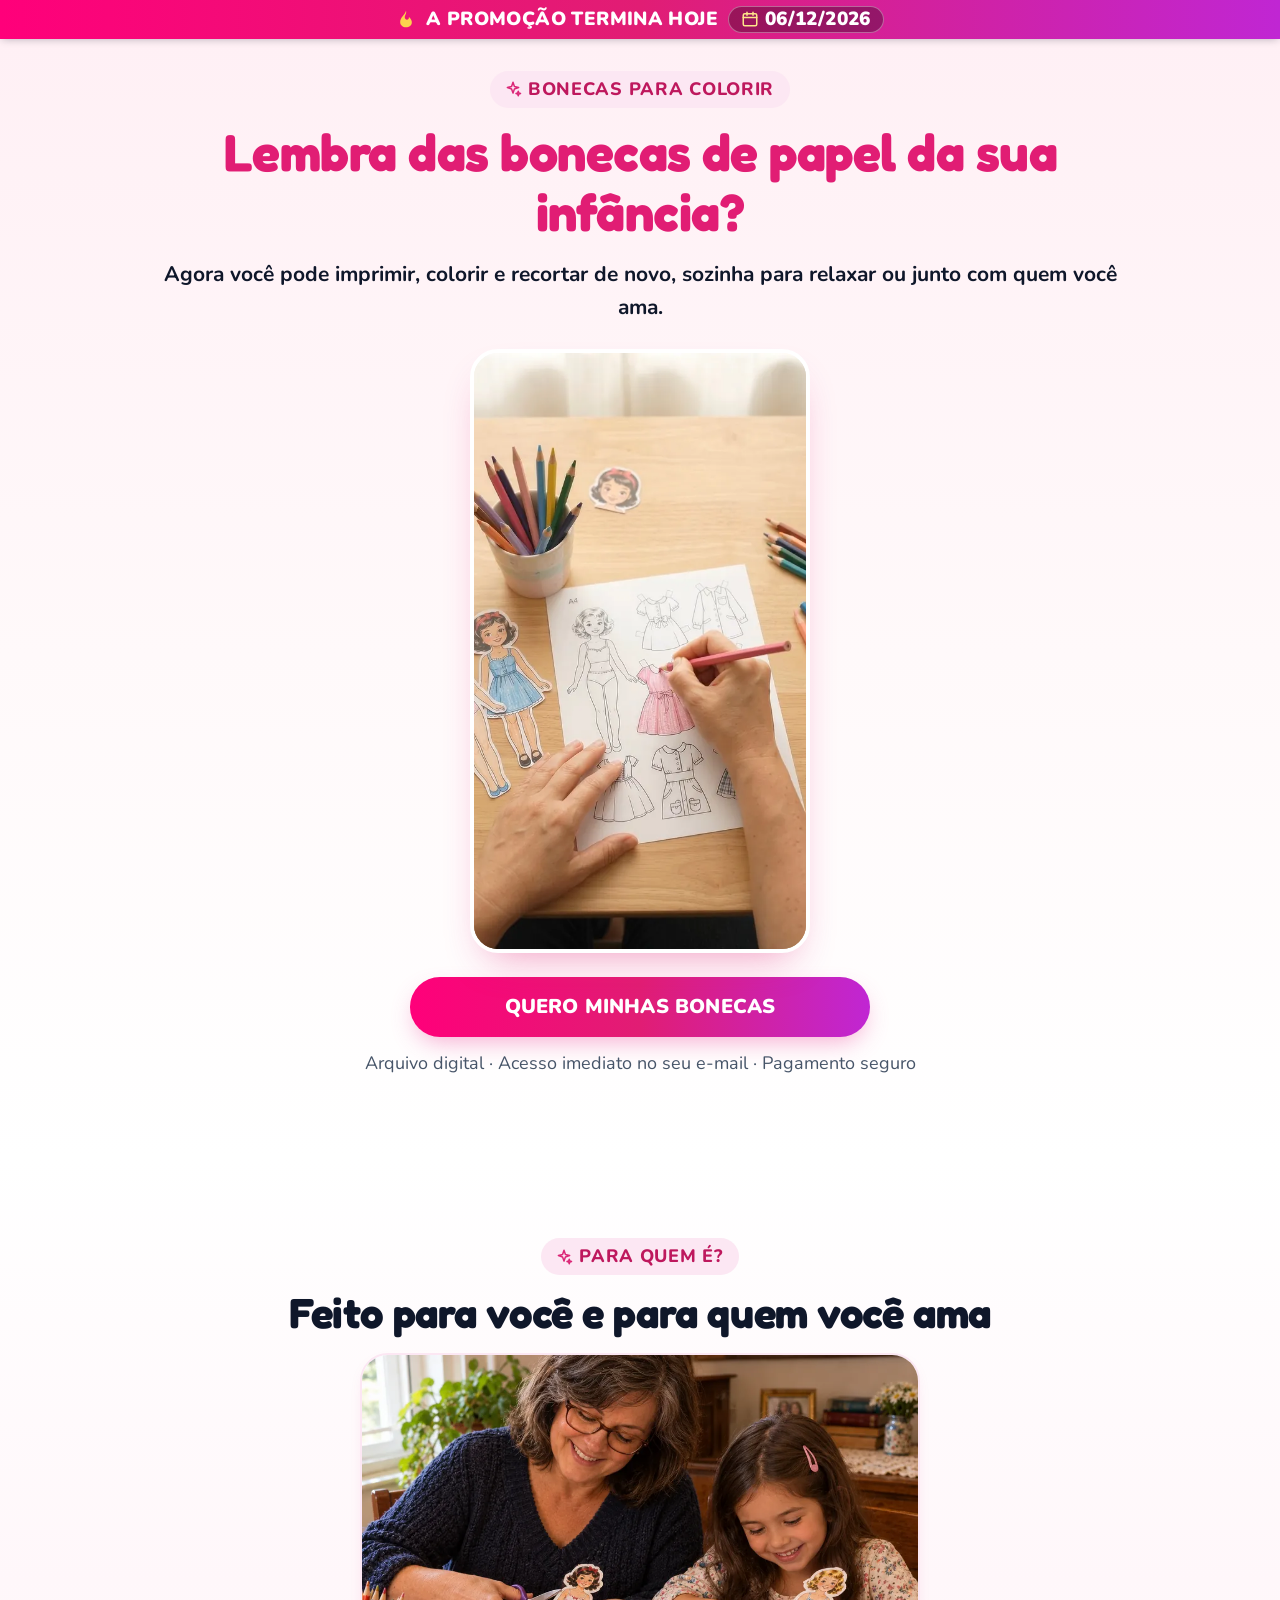
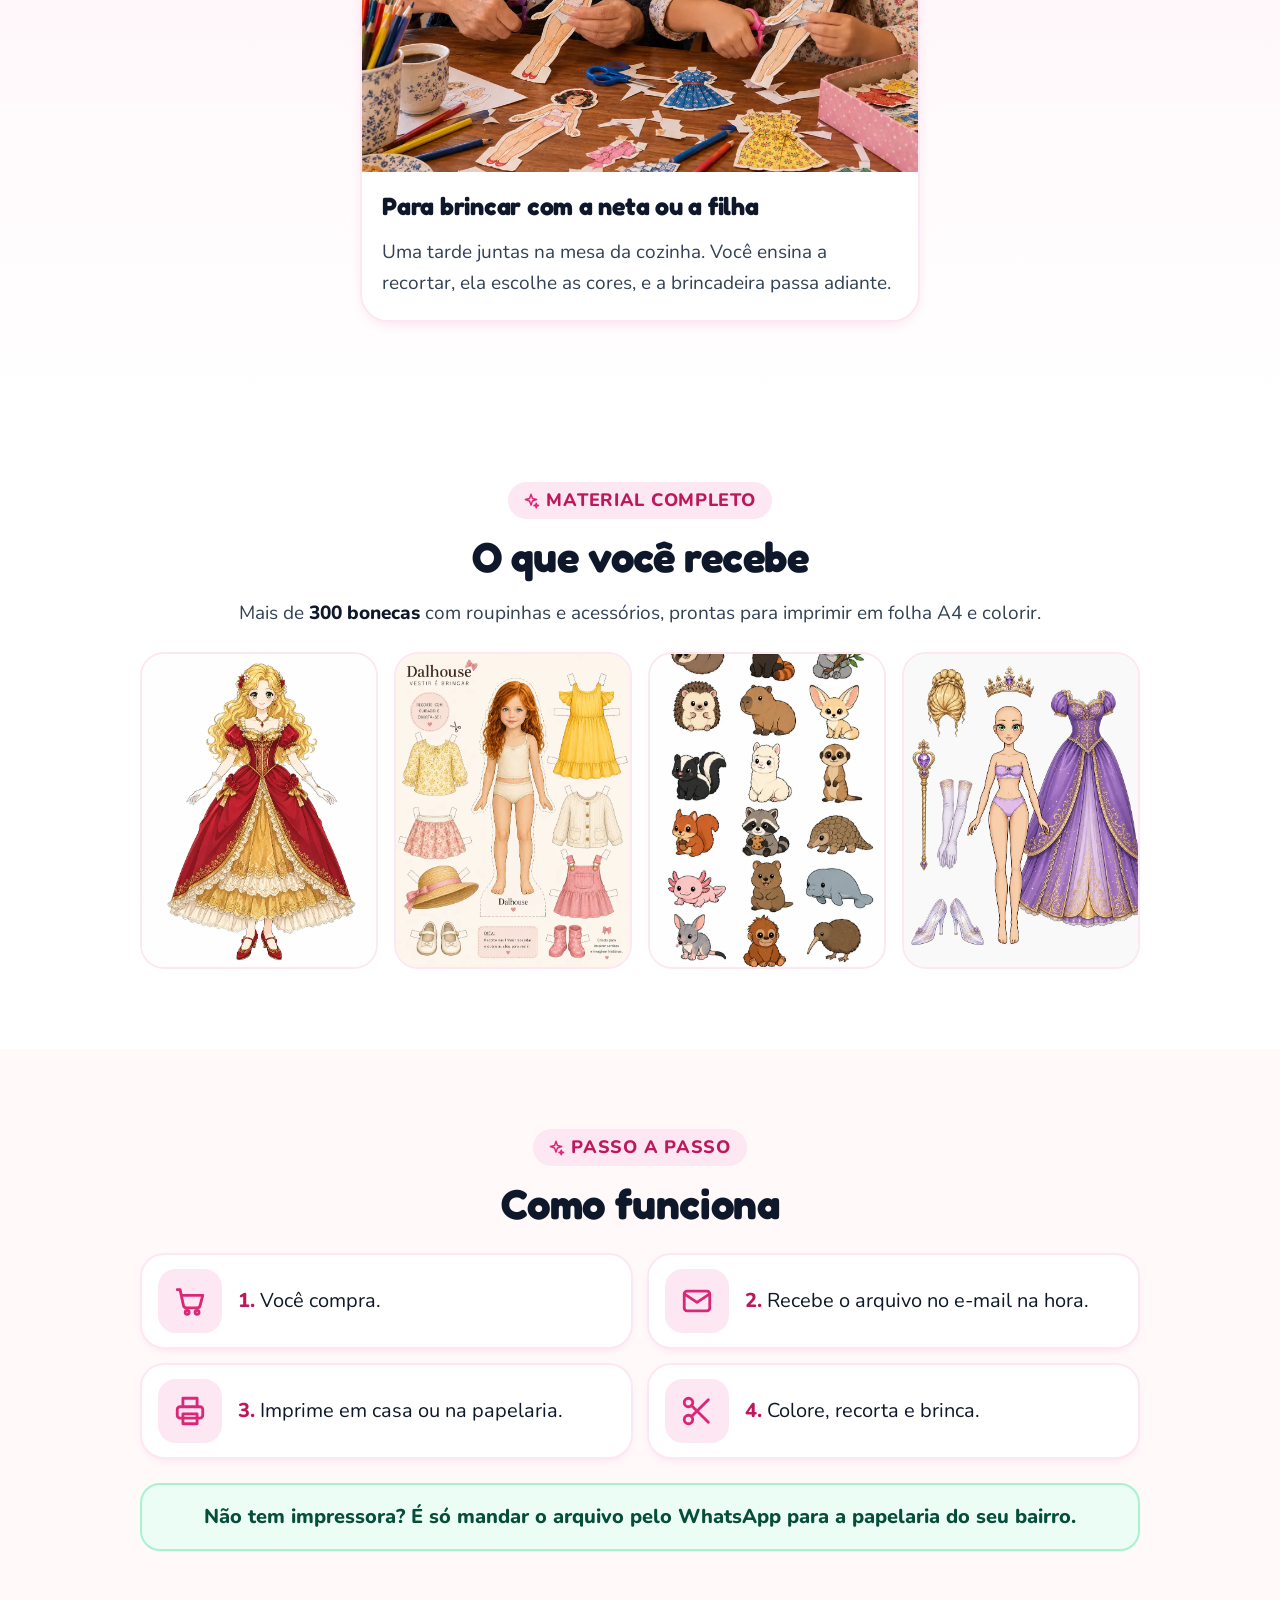
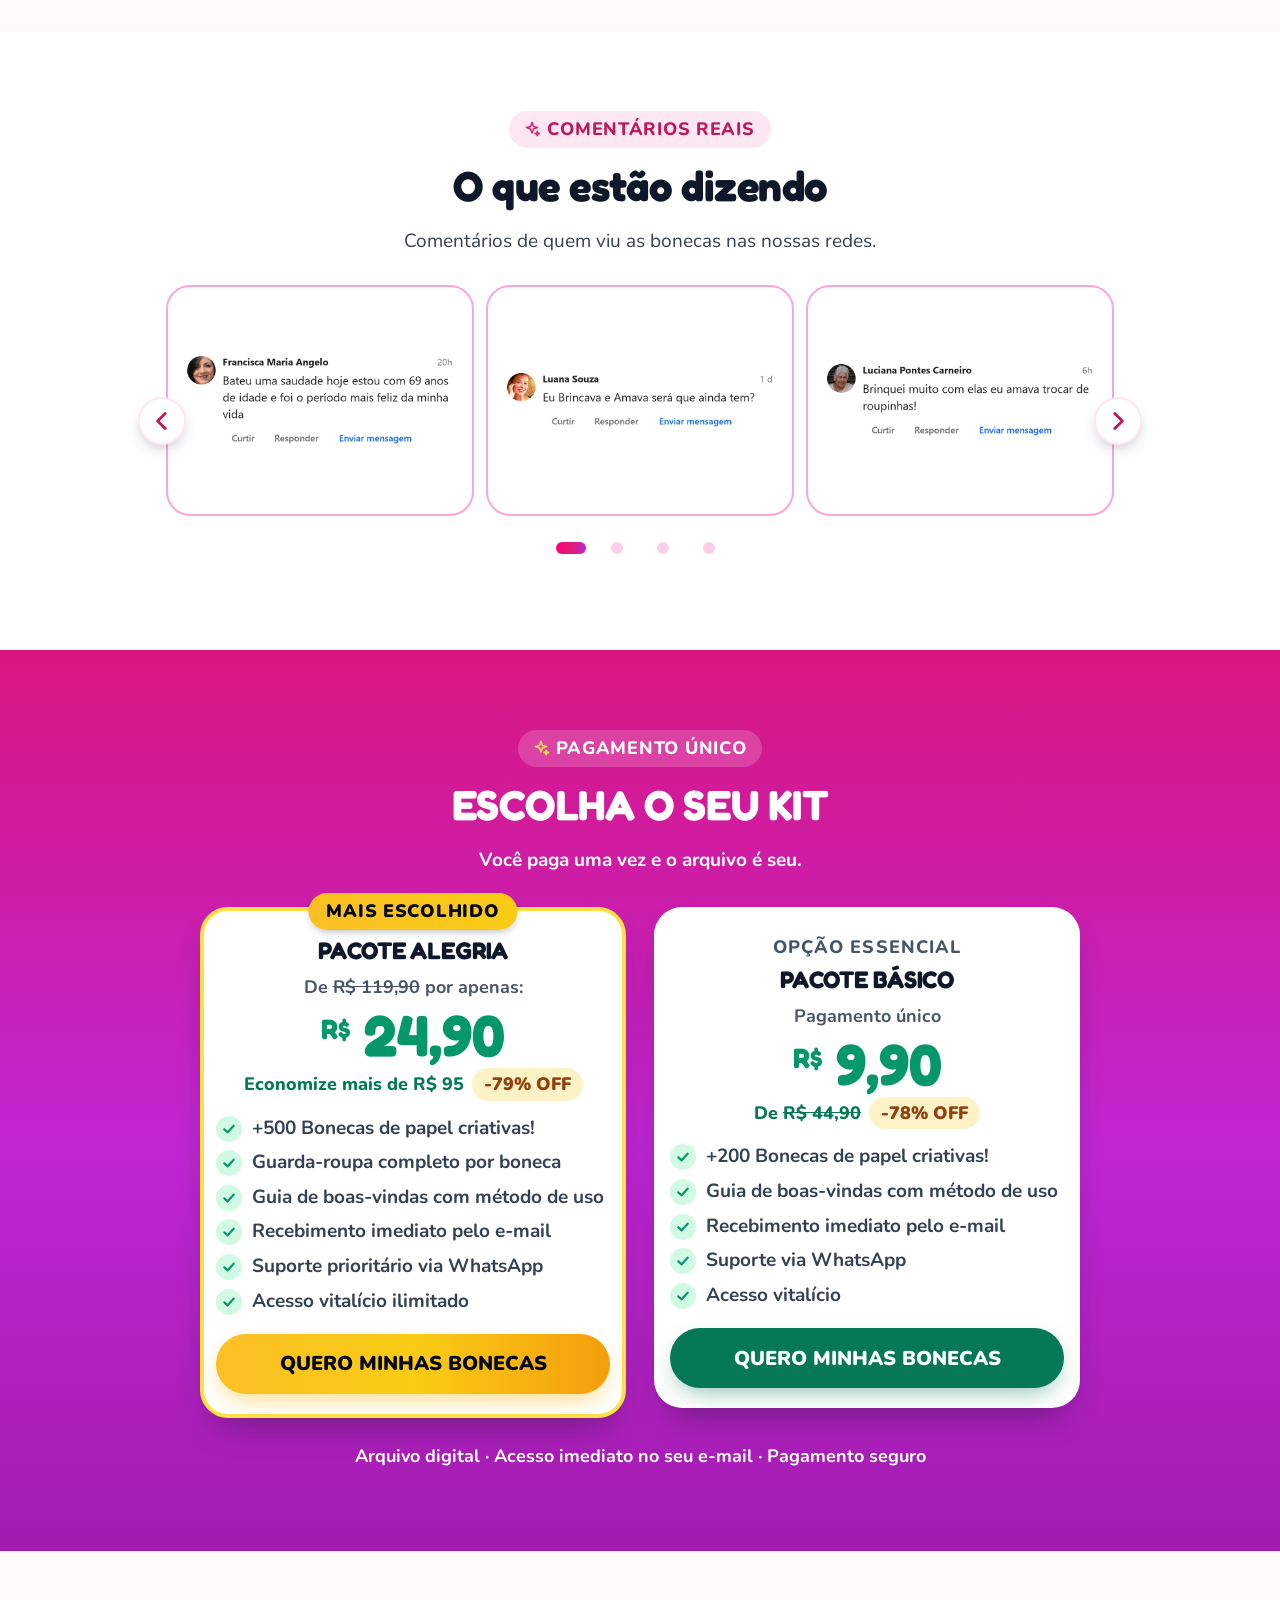
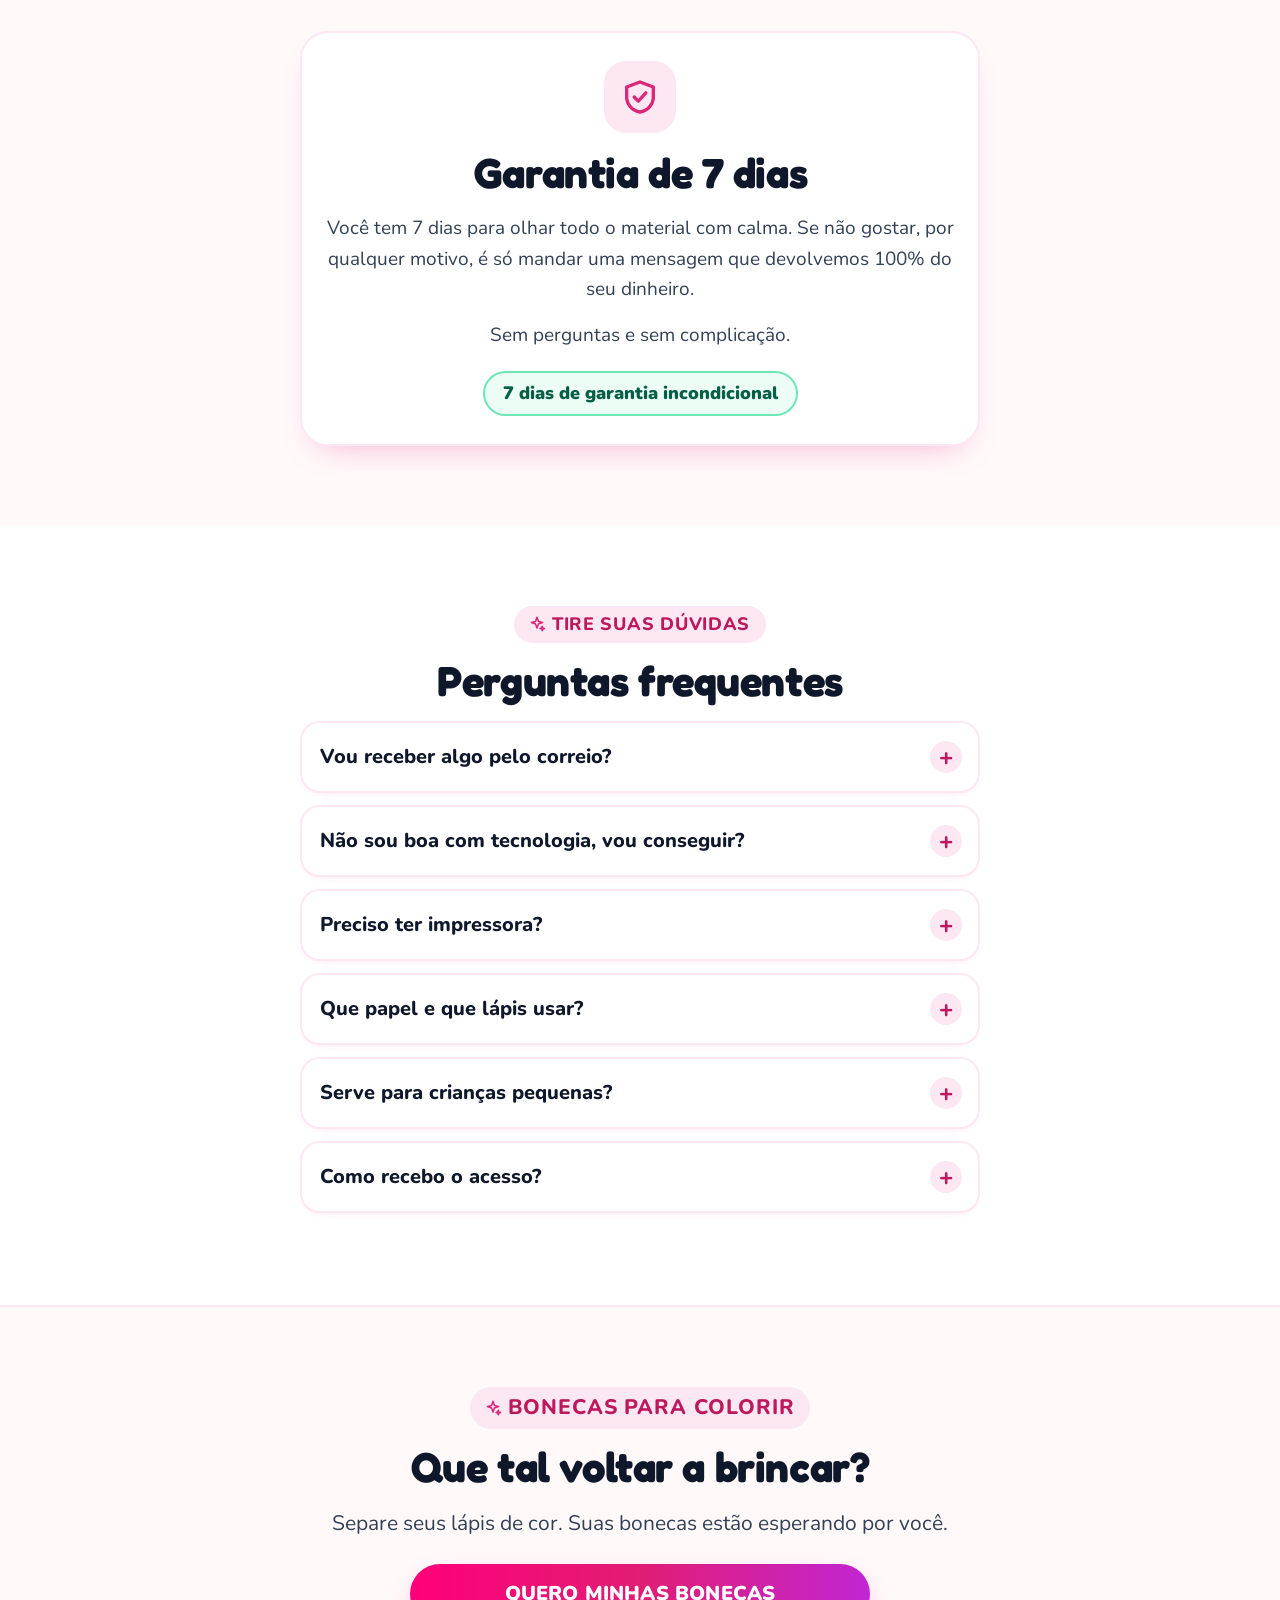
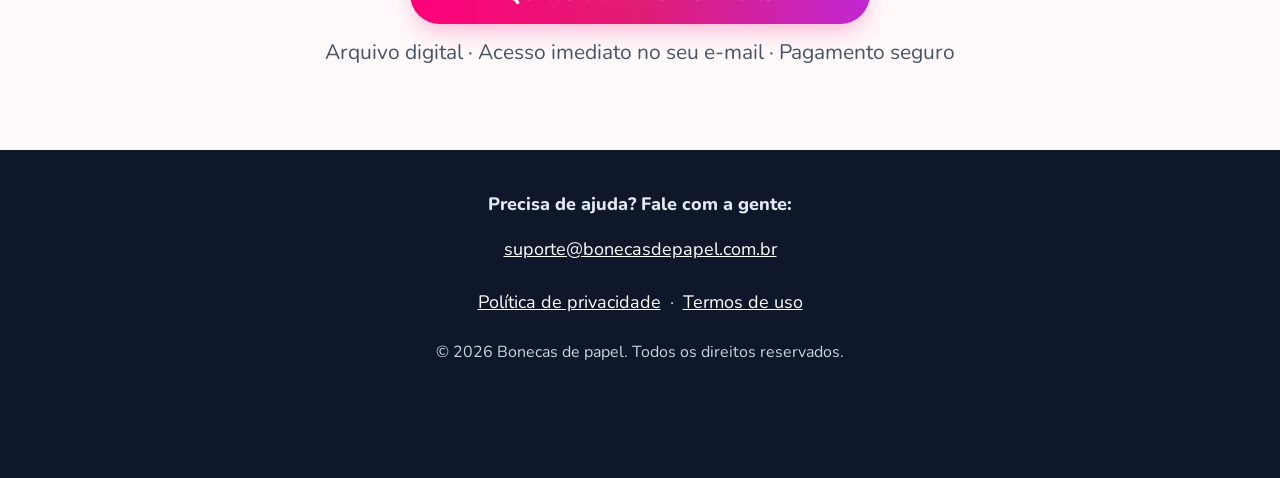
==== index.html @ 7c79295e "Vídeo do topo sempre rodando, sem som e sem controles Autoplay mudo em loop, sem controles e sem pau" ====
<!doctype html>
<html lang="pt-BR">
<head>
  <meta charset="UTF-8" />
  <meta name="viewport" content="width=device-width, initial-scale=1.0" />
  <link rel="icon" href="favicon.ico" sizes="any" />
  <link rel="icon" type="image/png" sizes="32x32" href="favicon-32.png" />
  <link rel="icon" type="image/png" sizes="192x192" href="favicon-192.png" />
  <link rel="apple-touch-icon" href="apple-touch-icon.png" />
  <title>Bonecas de Papel para Colorir · Lembra da sua infância?</title>
  <meta name="description" content="+300 bonecas de papel para imprimir, colorir e recortar. Sozinha para relaxar ou junto com quem você ama. Arquivo digital com acesso imediato." />
  <meta name="theme-color" content="#FFF0F5" />
  <meta property="og:title" content="Lembra das bonecas de papel da sua infância?" />
  <meta property="og:description" content="Agora você pode imprimir, colorir e recortar de novo." />
  <meta property="og:type" content="website" />
  <!-- Imagem de compartilhamento (WhatsApp/Facebook): troque pelo endereço completo do site quando publicar -->
  <meta property="og:image" content="img/capa-video.webp" />

  <!-- =====================================================================
       CONFIGURAÇÃO — troque só aqui (veja o README.md)
       ===================================================================== -->
  <script>
    window.CONFIG = {
      // Link do checkout de cada pacote
      checkout: {
        alegria: 'https://pay.lowify.com.br/go.php?offer=9f3a1b8f',           // R$ 24,90 (card "Pacote Alegria")
        alegriaOferta: 'https://pay.lowify.com.br/go.php?offer=1b1b44d3',     // R$ 16,90 (pop-up que abre ao escolher o Básico)
        basico: 'https://pay.lowify.com.br/checkout.php?product_id=Abi8Xx',   // R$ 9,90 (pop-up: "Quero apenas o Básico")
      },
      // ID do Pixel da Meta (Gerenciador de Eventos > Fontes de dados), só os números
      metaPixelId: 'SEU_PIXEL_ID_META',
      // ID do pixel da Utmify (painel da Utmify > Pixels)
      utmifyPixelId: 'SEU_PIXEL_ID_UTMIFY',
    };
  </script>

  <!-- Pixel da Meta: carrega cedo e envia PageView. Não carrega enquanto o ID for o placeholder. -->
  <script>
    (function (id) {
      if (!id || /^SEU_/.test(id)) return;
      !function(f,b,e,v,n,t,s){if(f.fbq)return;n=f.fbq=function(){n.callMethod?
      n.callMethod.apply(n,arguments):n.queue.push(arguments)};if(!f._fbq)f._fbq=n;
      n.push=n;n.loaded=!0;n.version='2.0';n.queue=[];t=b.createElement(e);t.async=!0;
      t.src=v;s=b.getElementsByTagName(e)[0];s.parentNode.insertBefore(t,s)}(window,
      document,'script','https://connect.facebook.net/en_US/fbevents.js');
      fbq('init', id);
      fbq('track', 'PageView');
    })(window.CONFIG.metaPixelId);
  </script>

  <!-- Utmify: script de UTMs + pixel, carregando cedo para não perder visitas -->
  <script
    src="https://cdn.utmify.com.br/scripts/utms/latest.js"
    data-utmify-prevent-xcod-sck
    data-utmify-prevent-subids
    async
    defer
  ></script>
  <script>
    (function (id) {
      if (!id || /^SEU_/.test(id)) return;
      window.pixelId = id;
      var s = document.createElement('script');
      s.async = true;
      s.defer = true;
      s.src = 'https://cdn.utmify.com.br/scripts/pixel/pixel.js';
      document.head.appendChild(s);
    })(window.CONFIG.utmifyPixelId);
  </script>

  <!-- Fontes (Google Fonts, hospedadas no próprio site para carregar mais rápido no 4G) -->
  <link rel="preload" href="fonts/fredoka-latin.woff2" as="font" type="font/woff2" crossorigin />
  <link rel="preload" href="fonts/nunito-latin.woff2" as="font" type="font/woff2" crossorigin />
  <!-- Capa do vídeo do topo: aparece primeiro na tela, então carrega com prioridade -->
  <link rel="preload" href="img/capa-video.webp" as="image" type="image/webp" fetchpriority="high" />
  <link rel="stylesheet" href="css/style.css" />
</head>
<body>
  <!-- Pixel da Meta para quem está com JavaScript desligado (troque o ID também aqui) -->
  <noscript><img height="1" width="1" style="display:none" alt="" src="https://www.facebook.com/tr?id=SEU_PIXEL_ID_META&amp;ev=PageView&amp;noscript=1" /></noscript>

  <a class="skip" href="#conteudo">Pular para o conteúdo</a>

  <!-- Barra do topo, igual à da página principal: a data é a de hoje (horário de Brasília), preenchida pelo js/main.js -->
  <div class="topo-oferta" role="note">
    <svg class="topo-fogo" viewBox="0 0 24 24" aria-hidden="true"><path d="M12 2c1 3.5-1.5 5-1.5 8 0 1.6 1.2 2.8 2.6 2.8 1.6 0 2.6-1.3 2.4-3.3 2.4 1.9 3.5 4.4 3.5 6.5 0 3.9-3.1 6-7 6s-7-2.4-7-6.3C5 9.8 10.6 7.3 12 2z"/></svg>
    <span>A PROMOÇÃO TERMINA HOJE</span>
    <span class="topo-data">
      <svg viewBox="0 0 24 24" aria-hidden="true"><rect x="3" y="5" width="18" height="16" rx="2"/><path d="M16 3v4M8 3v4M3 10h18"/></svg>
      <span data-hoje class="invisivel">00/00/0000</span>
    </span>
  </div>

  <main id="conteudo">

    <!-- 1. TOPO -->
    <section class="hero">
      <div class="wrap">
        <p class="eyebrow">Bonecas para colorir</p>
        <h1>Lembra das bonecas de papel da sua infância?</h1>
        <p class="lead">
          Agora você pode imprimir, colorir e recortar de novo, sozinha para relaxar ou junto com quem você ama.
        </p>

        <!-- VÍDEO DO TOPO: roda sozinho, sem som, em loop e sem controles. Começa logo depois que a página carrega
             (até lá aparece a capa). Para trocar: substitua video/headline.mp4 (vertical 9:16) e img/capa-video.webp. -->
        <div class="video-hero" data-video>
          <video
            data-src="video/headline.mp4"
            poster="img/capa-video.webp"
            width="1080" height="1920"
            muted
            autoplay
            loop
            playsinline
            preload="none"
            disablepictureinpicture
            disableremoteplayback
            aria-label="Vídeo: mãos colorindo o vestidinho de uma boneca de papel"
          ></video>
        </div>

        <a class="btn" href="#planos">QUERO MINHAS BONECAS</a>
        <p class="micro">Arquivo digital · Acesso imediato no seu <span class="nw">e-mail</span> · Pagamento seguro</p>
      </div>
    </section>

    <!-- 3. PARA QUEM É -->
    <section class="para-quem">
      <div class="wrap">
        <p class="pill">Para quem é?</p>
        <h2>Feito para você e para quem você ama</h2>
        <div class="duo duo-um">
          <article class="card">
            <!-- IMAGEM: avó e neta recortando bonecas de papel juntas na mesa da cozinha.
                 Formato 4:3, 1000x750, em WebP. -->
            <figure class="ph" style="aspect-ratio: 4 / 3" data-ph="img/com-a-neta.webp — avó e neta recortando juntas">
              <img
                src="img/com-a-neta.webp"
                alt="Avó e neta sorrindo enquanto recortam bonecas de papel juntas na mesa"
                width="1000" height="750"
                loading="lazy" decoding="async"
                onerror="this.parentNode.classList.add('ph-missing')"
              />
            </figure>
            <h3>Para brincar com a neta ou a filha</h3>
            <p>
              Uma tarde juntas na mesa da cozinha. Você ensina a recortar, ela escolhe as cores,
              e a brincadeira passa adiante.
            </p>
          </article>
        </div>
      </div>
    </section>

    <!-- 4. O QUE VOCÊ RECEBE -->
    <section class="recebe">
      <div class="wrap">
        <p class="pill">Material completo</p>
        <h2>O que você recebe</h2>
        <p class="center">
          Mais de <strong>300 bonecas</strong> com roupinhas e acessórios, prontas para imprimir em folha A4 e colorir.
        </p>

        <!-- AMOSTRAS: capas dos kits, em grade (2 por linha no celular, 4 no computador). Formato 3:4, 750x1000, em WebP. -->
        <div class="amostras">
          <figure class="ph" style="aspect-ratio: 3 / 4" data-ph="img/amostra-1.webp — página de amostra">
            <img src="img/amostra-1.webp" alt="Amostra do kit Bonecas Prontas: princesa de vestido vermelho e dourado" width="750" height="1000" loading="lazy" decoding="async" onerror="this.parentNode.classList.add('ph-missing')" />
          </figure>
          <figure class="ph" style="aspect-ratio: 3 / 4" data-ph="img/amostra-2.webp — página de amostra">
            <img src="img/amostra-2.webp" alt="Amostra do kit Realistas: boneca ruiva com roupinhas, chapéu e sapatos para recortar" width="750" height="1000" loading="lazy" decoding="async" onerror="this.parentNode.classList.add('ph-missing')" />
          </figure>
          <figure class="ph" style="aspect-ratio: 3 / 4" data-ph="img/amostra-3.webp — página de amostra">
            <img src="img/amostra-3.webp" alt="Amostra do kit Pets: bichinhos fofos para recortar" width="750" height="1000" loading="lazy" decoding="async" onerror="this.parentNode.classList.add('ph-missing')" />
          </figure>
          <figure class="ph" style="aspect-ratio: 3 / 4" data-ph="img/amostra-4.webp — página de amostra">
            <img src="img/amostra-4.webp" alt="Amostra do kit Barbies: boneca com vestido lilás, coroa, luvas e sapatos" width="750" height="1000" loading="lazy" decoding="async" onerror="this.parentNode.classList.add('ph-missing')" />
          </figure>
        </div>
      </div>
    </section>

    <!-- 5. COMO FUNCIONA -->
    <section class="passos">
      <div class="wrap">
        <p class="pill">Passo a passo</p>
        <h2>Como funciona</h2>
        <ol class="steps">
          <li>
            <span class="step-icon" aria-hidden="true">
              <svg viewBox="0 0 24 24"><path d="M3 4h2l2.4 11.2a2 2 0 0 0 2 1.6h7.7a2 2 0 0 0 2-1.5L21 8H6.2"/><circle cx="10" cy="20" r="1.4"/><circle cx="17" cy="20" r="1.4"/></svg>
            </span>
            <span class="step-text"><strong>1.</strong> Você compra.</span>
          </li>
          <li>
            <span class="step-icon" aria-hidden="true">
              <svg viewBox="0 0 24 24"><rect x="3" y="5" width="18" height="14" rx="2"/><path d="m3 7 9 6 9-6"/></svg>
            </span>
            <span class="step-text"><strong>2.</strong> Recebe o arquivo no <span class="nw">e-mail</span> na hora.</span>
          </li>
          <li>
            <span class="step-icon" aria-hidden="true">
              <svg viewBox="0 0 24 24"><path d="M7 9V3h10v6"/><rect x="3" y="9" width="18" height="8" rx="2"/><path d="M7 14h10v7H7z"/></svg>
            </span>
            <span class="step-text"><strong>3.</strong> Imprime em casa ou na papelaria.</span>
          </li>
          <li>
            <span class="step-icon" aria-hidden="true">
              <svg viewBox="0 0 24 24"><circle cx="6" cy="6" r="3"/><circle cx="6" cy="18" r="3"/><path d="M8.1 8.1 20 20M8.1 15.9 20 4"/></svg>
            </span>
            <span class="step-text"><strong>4.</strong> Colore, recorta e brinca.</span>
          </li>
        </ol>
        <p class="apoio">
          Não tem impressora? É só mandar o arquivo pelo WhatsApp para a papelaria do seu bairro.
        </p>
      </div>
    </section>

    <!-- 6. PROVA SOCIAL — só prints de comentários REAIS das redes sociais -->
    <section class="prova">
      <div class="wrap">
        <p class="pill">Comentários reais</p>
        <h2>O que estão dizendo</h2>
        <p class="center">Comentários de quem viu as bonecas nas nossas redes.</p>
        

        <!-- CARROSSEL DE COMENTÁRIOS: passa sozinho, um por vez (pausa ao tocar/passar o mouse).
             IMAGENS: prints de comentários REAIS (Instagram/Facebook), em WebP, com nomes e fotos borrados
             se a pessoa não autorizou. Qualquer formato: a imagem aparece inteira, sem corte. Para mais, copie um bloco "car-slide". -->
        <div class="carrossel" data-carrossel aria-roledescription="carrossel" aria-label="Comentários reais">
          <div class="car-viewport">
            <div class="car-track">
              <div class="car-slide">
                <figure class="ph" style="aspect-ratio: 4 / 3" data-ph="img/prova-1.webp — print de comentário real">
                  <img src="img/prova-1.webp" alt="Comentário de Francisca Maria Angelo: Bateu uma saudade hoje, estou com 69 anos de idade e foi o período mais feliz da minha vida" width="866" height="320" loading="lazy" decoding="async" onerror="this.parentNode.classList.add('ph-missing')" />
                </figure>
              </div>
              <div class="car-slide">
                <figure class="ph" style="aspect-ratio: 4 / 3" data-ph="img/prova-2.webp — print de comentário real">
                  <img src="img/prova-2.webp" alt="Comentário de Luana Souza: Eu brincava e amava, será que ainda tem?" width="866" height="216" loading="lazy" decoding="async" onerror="this.parentNode.classList.add('ph-missing')" />
                </figure>
              </div>
              <div class="car-slide">
                <figure class="ph" style="aspect-ratio: 4 / 3" data-ph="img/prova-3.webp — print de comentário real">
                  <img src="img/prova-3.webp" alt="Comentário de Luciana Pontes Carneiro: Brinquei muito com elas, eu amava trocar de roupinhas!" width="866" height="268" loading="lazy" decoding="async" onerror="this.parentNode.classList.add('ph-missing')" />
                </figure>
              </div>
              <div class="car-slide">
                <figure class="ph" style="aspect-ratio: 4 / 3" data-ph="img/prova-4.webp — print de comentário real">
                  <img src="img/prova-4.webp" alt="Comentário de Livia Nogueira Soares: Ah, como eu gostava!" width="866" height="212" loading="lazy" decoding="async" onerror="this.parentNode.classList.add('ph-missing')" />
                </figure>
              </div>
            </div>
          </div>
          <button type="button" class="car-btn car-prev" data-car-prev aria-label="Comentário anterior">
            <svg viewBox="0 0 24 24" aria-hidden="true"><path d="m15 5-7 7 7 7"/></svg>
          </button>
          <button type="button" class="car-btn car-next" data-car-next aria-label="Próximo comentário">
            <svg viewBox="0 0 24 24" aria-hidden="true"><path d="m9 5 7 7-7 7"/></svg>
          </button>
          <div class="car-dots" data-car-dots></div>
        </div>
      </div>
    </section>

    <!-- 7. OFERTA E PREÇOS -->
    <section class="planos" id="planos">
      <div class="wrap">
        <p class="pill">Pagamento único</p>
        <h2>Escolha o seu kit</h2>
        <p class="center planos-sub">Você paga uma vez e o arquivo é seu.</p>

        <div class="cards">
          <!-- PACOTE ALEGRIA (em destaque, igual à página principal) -->
          <article class="plano plano-destaque">
            <p class="selo">Mais escolhido</p>
            <h3>PACOTE ALEGRIA</h3>
            <p class="de">De <s>R$ 119,90</s> por apenas:</p>
            <p class="preco"><span class="rs">R$</span> 24,90</p>
            <p class="economia"><span>Economize mais de R$ 95</span> <span class="off">-79% OFF</span></p>
            <ul class="itens">
              <li>+500 Bonecas de papel criativas!</li>
              <li>Guarda-roupa completo por boneca</li>
              <li>Guia de boas-vindas com método de uso</li>
              <li>Recebimento imediato pelo <span class="nw">e-mail</span></li>
              <li>Suporte prioritário via WhatsApp</li>
              <li>Acesso vitalício ilimitado</li>
            </ul>
            <a class="btn" href="#planos" data-checkout="alegria" data-price="24.90">QUERO MINHAS BONECAS</a>
          </article>

          <!-- PACOTE BÁSICO: o botão abre o pop-up com a oferta do Pacote Alegria por R$ 16,90 -->
          <article class="plano">
            <p class="essencial">Opção essencial</p>
            <h3>PACOTE BÁSICO</h3>
            <p class="de">Pagamento único</p>
            <p class="preco"><span class="rs">R$</span> 9,90</p>
            <p class="economia"><span>De <s>R$ 44,90</s></span> <span class="off">-78% OFF</span></p>
            <ul class="itens">
              <li>+200 Bonecas de papel criativas!</li>
              <li>Guia de boas-vindas com método de uso</li>
              <li>Recebimento imediato pelo <span class="nw">e-mail</span></li>
              <li>Suporte via WhatsApp</li>
              <li>Acesso vitalício</li>
            </ul>
            <button type="button" class="btn btn-basico" data-open-oferta>QUERO MINHAS BONECAS</button>
          </article>
        </div>
        <p class="micro center">Arquivo digital · Acesso imediato no seu <span class="nw">e-mail</span> · Pagamento seguro</p>
      </div>
    </section>

    <!-- 8. GARANTIA -->
    <section class="garantia">
      <div class="wrap narrow">
        <div class="garantia-card">
          <div class="garantia-icon" aria-hidden="true">
            <svg viewBox="0 0 24 24"><path d="M12 3 4 6v6c0 4.4 3.4 8.4 8 9 4.6-.6 8-4.6 8-9V6z"/><path d="m8.5 12 2.5 2.5 4.5-5"/></svg>
          </div>
          <h2>Garantia de 7 dias</h2>
          <p>
            Você tem 7 dias para olhar todo o material com calma. Se não gostar, por qualquer motivo,
            é só mandar uma mensagem que devolvemos 100% do seu dinheiro.
          </p>
          <p>Sem perguntas e sem complicação.</p>
          <p class="garantia-selo">7 dias de garantia incondicional</p>
        </div>
      </div>
    </section>

    <!-- 9. PERGUNTAS FREQUENTES -->
    <section class="faq">
      <div class="wrap narrow">
        <p class="pill">Tire suas dúvidas</p>
        <h2>Perguntas frequentes</h2>

        <details>
          <summary>Vou receber algo pelo correio?</summary>
          <p>
            Não. É um arquivo digital, em PDF, para você imprimir. Nada chega pelo correio,
            e por isso você recebe na hora.
          </p>
        </details>

        <details>
          <summary>Não sou boa com tecnologia, vou conseguir?</summary>
          <p>
            Vai, sim. Depois do pagamento, chega um <span class="nw">e-mail</span> com o link para abrir o arquivo.
            É só tocar nele. Se precisar de ajuda em qualquer passo, fale com a gente pelo WhatsApp.
          </p>
        </details>

        <details>
          <summary>Preciso ter impressora?</summary>
          <p>
            Não. Você pode mandar o arquivo pelo WhatsApp para a papelaria do seu bairro e buscar
            as folhas impressas. Se tiver impressora em casa, também funciona.
          </p>
        </details>

        <details>
          <summary>Que papel e que lápis usar?</summary>
          <p>
            Papel sulfite comum já funciona. Para as bonecas ficarem mais firmes, use um papel um pouco
            mais grosso, de 120 g a 180 g, que toda papelaria tem. Para colorir, lápis de cor comum é o ideal.
          </p>
        </details>

        <details>
          <summary>Serve para crianças pequenas?</summary>
          <p>
            Serve para colorir junto. As peças são pequenas e o recorte usa tesoura, então as crianças
            devem brincar sempre com a supervisão de um adulto.
          </p>
        </details>

        <details>
          <summary>Como recebo o acesso?</summary>
          <p>
            Assim que o pagamento é aprovado, você recebe no seu <span class="nw">e-mail</span> o link para baixar o arquivo.
            Se não encontrar, olhe também a caixa de spam ou fale com a gente pelo WhatsApp.
          </p>
        </details>
      </div>
    </section>

    <!-- 10. CHAMADA FINAL -->
    <section class="final">
      <div class="wrap narrow">
        <p class="pill">Bonecas para colorir</p>
        <h2>Que tal voltar a brincar?</h2>
        <p>Separe seus lápis de cor. Suas bonecas estão esperando por você.</p>
        <a class="btn" href="#planos">QUERO MINHAS BONECAS</a>
        <p class="micro">Arquivo digital · Acesso imediato no seu <span class="nw">e-mail</span> · Pagamento seguro</p>
      </div>
    </section>
  </main>

  <!-- 11. RODAPÉ -->
  <footer class="rodape">
    <div class="wrap">
      <p class="rodape-titulo">Precisa de ajuda? Fale com a gente:</p>
      <p>
        <a href="mailto:suporte@bonecasdepapel.com.br">suporte@bonecasdepapel.com.br</a>
      </p>
      <p class="rodape-links">
        <a href="privacidade.html">Política de privacidade</a>
        <span aria-hidden="true">·</span>
        <a href="termos.html">Termos de uso</a>
      </p>
      <p class="rodape-copy">© 2026 Bonecas de papel. Todos os direitos reservados.</p>
    </div>
  </footer>

  <!-- BARRA FIXA DE COMPRA: aparece depois do topo e some quando os pacotes ou a chamada final estão na tela -->
  <div class="barra-compra" data-barra-compra hidden>
    <p class="barra-preco">A partir de <strong>R$ 9,90</strong> · Pix ou cartão</p>
    <a class="btn" href="#planos">QUERO MINHAS BONECAS</a>
  </div>

  <!-- POP-UP: abre ao tocar no botão do Pacote Básico (mesma lógica da página principal) -->
  <dialog id="oferta" class="oferta" aria-labelledby="oferta-titulo">
    <div class="oferta-inner">
    <button type="button" class="oferta-fechar" data-close-oferta aria-label="Fechar">&times;</button>
    <h2 id="oferta-titulo">Espere! Que tal levar o Pacote Alegria?</h2>
    <p class="oferta-sub">Só R$ 7,00 a mais que o Básico.</p>

    <div class="oferta-box">
      <p class="oferta-nome">PACOTE ALEGRIA</p>
      <p class="de">De <s>R$ 24,90</s> por apenas:</p>
      <p class="preco"><span class="rs">R$</span> 16,90</p>
      <ul class="itens">
        <li>+500 bonecas (em vez de 200)</li>
        <li>Guarda-roupa completo</li>
        <li>Suporte prioritário</li>
      </ul>
    </div>

    <a class="btn btn-ouro" href="#planos" data-checkout="alegriaOferta" data-price="16.90">SIM! QUERO O PACOTE ALEGRIA POR R$ 16,90</a>
    <a class="oferta-recusar" href="#planos" data-checkout="basico" data-price="9.90">Não, obrigada. Quero apenas o Básico por R$ 9,90</a>
    </div>
  </dialog>

  <script src="js/main.js" defer></script>
</body>
</html>
---- css/style.css ----
/* =====================================================================
   Bonecas de Papel para Colorir — página para o público 30-65+
   Visual igual ao da página de vendas principal (Fredoka + Nunito, rosa e roxo),
   com texto grande (mín. 18px), contraste AA e sem animações.
   ===================================================================== */

/* Mesmas fontes da página principal, hospedadas no site */
@font-face {
  font-family: 'Fredoka';
  font-style: normal;
  font-weight: 500 700;
  font-display: swap;
  src: url('../fonts/fredoka-latin.woff2') format('woff2');
  unicode-range: U+0000-00FF, U+0131, U+0152-0153, U+02BB-02BC, U+02C6, U+02DA, U+02DC, U+0304, U+0308, U+0329, U+2000-206F, U+20AC, U+2122, U+2191, U+2193, U+2212, U+2215, U+FEFF, U+FFFD;
}
@font-face {
  font-family: 'Nunito';
  font-style: normal;
  font-weight: 400 900;
  font-display: swap;
  src: url('../fonts/nunito-latin.woff2') format('woff2');
  unicode-range: U+0000-00FF, U+0131, U+0152-0153, U+02BB-02BC, U+02C6, U+02DA, U+02DC, U+0304, U+0308, U+0329, U+2000-206F, U+20AC, U+2122, U+2191, U+2193, U+2212, U+2215, U+FEFF, U+FFFD;
}

:root {
  /* Cores da página principal */
  --pink: #e11d74;
  --pink-hot: #ff007a;
  --magenta: #c026d3;
  --purple: #9333ea;
  --pink-700: #be185d;
  --pink-600: #db2777;
  --pink-300: #f9a8d4;
  --pink-100: #fce7f3;
  --pink-50: #fff0f5;
  --blush: #fff9fa;
  --ink: #0f172a;       /* slate-900 */
  --ink-2: #334155;     /* slate-700 */
  --ink-3: #475569;     /* slate-600 */
  --emerald: #059669;
  --emerald-700: #047857;
  --emerald-100: #d1fae5;
  --emerald-50: #ecfdf5;
  --amber: #fbbf24;
  --yellow: #facc15;
  --navy: #0f172a;

  --cta: linear-gradient(90deg, var(--pink-hot) 0%, var(--pink) 50%, var(--magenta) 100%);
  --cta-hover: linear-gradient(90deg, var(--pink) 0%, var(--purple) 100%);
  --check-white: url("data:image/svg+xml,%3Csvg xmlns='http://www.w3.org/2000/svg' viewBox='0 0 24 24' fill='none' stroke='white' stroke-width='3' stroke-linecap='round' stroke-linejoin='round'%3E%3Cpath d='M6 12.5 10.2 16.5 18 8'/%3E%3C/svg%3E");
  --check-green: url("data:image/svg+xml,%3Csvg xmlns='http://www.w3.org/2000/svg' viewBox='0 0 24 24' fill='none' stroke='%23059669' stroke-width='3.2' stroke-linecap='round' stroke-linejoin='round'%3E%3Cpath d='M5 12.5 10 17 19 7'/%3E%3C/svg%3E");

  --title: 'Fredoka', 'Nunito', 'Segoe UI', Arial, sans-serif;
  --body: 'Nunito', 'Segoe UI', Roboto, Arial, sans-serif;
}

*,
*::before,
*::after {
  box-sizing: border-box;
}

html {
  -webkit-text-size-adjust: 100%;
}

@media (prefers-reduced-motion: no-preference) {
  html {
    scroll-behavior: smooth;
  }
}

body {
  margin: 0;
  background: #fff;
  color: var(--ink-2);
  font-family: var(--body);
  font-size: 19px;
  line-height: 1.6;
}

img {
  max-width: 100%;
  display: block;
}

h1,
h2,
h3 {
  font-family: var(--title);
  color: var(--ink);
  line-height: 1.15;
  margin: 0 0 16px;
  font-weight: 700;
  letter-spacing: -0.01em;
}

h1 {
  font-size: 38px;
  color: var(--pink);
}

h2 {
  font-size: 32px;
  text-align: center;
}

h3 {
  font-size: 25px;
}

p {
  margin: 0 0 16px;
}

a {
  color: var(--pink-700);
}

strong {
  color: var(--ink);
  font-weight: 800;
}

:focus-visible {
  outline: 3px solid var(--purple);
  outline-offset: 3px;
}

.skip {
  position: absolute;
  left: -9999px;
  top: 8px;
  background: var(--ink);
  color: #fff;
  padding: 12px 16px;
  z-index: 10;
}
.skip:focus {
  left: 8px;
}

.wrap {
  max-width: 1040px;
  margin: 0 auto;
  padding: 0 20px;
}

.narrow {
  max-width: 720px;
}

.center {
  text-align: center;
}

/* Não quebra "e-mail" no hífen */
.nw {
  white-space: nowrap;
}

section {
  padding: 56px 0;
}

/* Selo rosa acima dos títulos, como na página principal */
.pill,
.eyebrow {
  display: table;
  margin: 0 auto 14px;
  padding: 6px 16px 6px 38px;
  border-radius: 999px;
  background: var(--pink-100)
    url("data:image/svg+xml,%3Csvg xmlns='http://www.w3.org/2000/svg' viewBox='0 0 24 24' fill='none' stroke='%23db2777' stroke-width='2' stroke-linecap='round' stroke-linejoin='round'%3E%3Cpath d='M12 3l1.9 5.6L19.5 10l-5.6 1.9L12 17.5l-1.9-5.6L4.5 10l5.6-1.4z'/%3E%3Cpath d='M19 15l.8 2.2L22 18l-2.2.8L19 21l-.8-2.2L16 18l2.2-.8z'/%3E%3C/svg%3E")
    14px center / 18px no-repeat;
  color: var(--pink-700);
  font-size: 18px;
  font-weight: 800;
  text-transform: uppercase;
  letter-spacing: 0.04em;
  line-height: 1.4;
  text-align: center;
}

/* ---------- Botão de compra (mesmo texto em todos) ---------- */
.btn {
  display: flex;
  align-items: center;
  justify-content: center;
  width: 100%;
  max-width: 460px;
  min-height: 60px;
  margin: 24px auto 12px;
  padding: 14px 12px;
  background: var(--pink) var(--cta);
  color: #fff;
  font-family: var(--body);
  font-size: 20px;
  font-weight: 900;
  letter-spacing: 0.01em;
  text-align: center;
  text-decoration: none;
  border-radius: 999px;
  box-shadow: 0 10px 24px -6px rgba(236, 72, 153, 0.45);
}
.btn:hover {
  background: var(--pink) var(--cta-hover);
}
.btn:active {
  transform: translateY(1px);
}

.micro {
  font-size: 18px;
  color: var(--ink-3);
  text-align: center;
  margin: 0;
}

/* ---------- Imagens com placeholder ----------
   Se o arquivo da imagem ainda não existir, o quadro mostra o nome do arquivo que falta. */
.ph {
  position: relative;
  width: 100%;
  margin: 24px 0;
  border-radius: 24px;
  overflow: hidden;
  background: var(--pink-50);
}
.ph img {
  width: 100%;
  height: 100%;
  object-fit: cover;
}
.ph-missing {
  display: flex;
  align-items: center;
  justify-content: center;
  border: 3px dashed var(--pink-300);
}
.ph-missing img {
  display: none;
}
.ph-missing::after {
  content: 'IMAGEM: ' attr(data-ph);
  padding: 16px;
  text-align: center;
  font-size: 16px;
  line-height: 1.4;
  color: var(--ink-3);
  font-family: ui-monospace, Consolas, monospace;
}

/* ---------- Barra "A promoção termina hoje" (igual à da página principal) ---------- */
.topo-oferta {
  position: sticky;
  top: 0;
  z-index: 20;
  display: flex;
  flex-wrap: wrap;
  align-items: center;
  justify-content: center;
  gap: 3px 10px;
  padding: 6px 12px;
  background: var(--pink) var(--cta);
  color: #fff;
  font-size: 19px; /* 19px em negrito = "texto grande" no WCAG, contraste mínimo 3:1 sobre o degradê */
  font-weight: 900;
  letter-spacing: 0.02em;
  line-height: 1.2;
  text-align: center;
  box-shadow: 0 2px 8px -2px rgba(15, 23, 42, 0.3);
}
.topo-fogo {
  width: 20px;
  height: 20px;
  fill: #fcd34d;
  flex: 0 0 auto;
}
.topo-data {
  display: inline-flex;
  align-items: center;
  gap: 6px;
  padding: 1px 12px;
  border-radius: 999px;
  background: rgba(0, 0, 0, 0.3);
  border: 1px solid rgba(255, 255, 255, 0.35);
  font-variant-numeric: tabular-nums;
}
.topo-data svg {
  width: 18px;
  height: 18px;
  fill: none;
  stroke: #fde68a;
  stroke-width: 2;
  stroke-linecap: round;
}
.invisivel {
  visibility: hidden;
}

/* ---------- Barra fixa de compra (rodapé da tela) ---------- */
.barra-compra {
  position: fixed;
  left: 0;
  right: 0;
  bottom: 0;
  z-index: 20;
  display: flex;
  align-items: center;
  justify-content: center;
  gap: 16px;
  padding: 8px 12px calc(8px + env(safe-area-inset-bottom));
  background: #fff;
  border-top: 2px solid var(--pink-100);
  box-shadow: 0 -6px 20px -8px rgba(15, 23, 42, 0.25);
}
.barra-compra[hidden] {
  display: none;
}
.barra-compra .btn {
  margin: 0;
  flex: 1 1 auto;
  max-width: 460px;
}
.barra-preco {
  display: none; /* no celular fica só o botão, grande */
  margin: 0;
  font-size: 19px;
  font-weight: 700;
  color: var(--ink-2);
  white-space: nowrap;
}
.barra-preco strong {
  color: var(--emerald);
  font-size: 22px;
}
@media (min-width: 640px) {
  .barra-preco {
    display: block;
  }
  .barra-compra .btn {
    flex: 0 1 360px;
  }
}
/* A barra fica presa no topo: as âncoras (#planos) param logo abaixo dela */
section[id] {
  scroll-margin-top: 64px;
}

/* ---------- 1. Topo ---------- */
.hero {
  padding-top: 32px;
  text-align: center;
  background: linear-gradient(180deg, var(--pink-50) 0%, var(--blush) 55%, #fff 100%);
}
.lead {
  font-size: 21px;
  font-weight: 700;
  color: var(--ink);
}
.video-hero {
  position: relative;
  width: 100%;
  max-width: 340px; /* vídeo vertical: limita a altura no celular */
  aspect-ratio: 9 / 16;
  margin: 24px auto;
  border-radius: 28px;
  overflow: hidden;
  background: var(--pink-50) url('../img/capa-video.webp') center / cover no-repeat;
  box-shadow: 0 20px 40px -18px rgba(225, 29, 116, 0.45);
  border: 4px solid #fff;
}
.video-hero video {
  display: block;
  width: 100%;
  height: 100%;
  object-fit: cover;
}
.video-hero video {
  pointer-events: none; /* sem controles nem pausa ao tocar */
}

/* ---------- 3. Para quem é ---------- */
.para-quem {
  background: linear-gradient(180deg, #fff 0%, #fff7fa 50%, #fff 100%);
}
.duo {
  display: grid;
  gap: 24px;
  margin-top: 8px;
}
/* Só um card: centralizado e com largura limitada */
.duo-um {
  max-width: 560px;
  margin-left: auto;
  margin-right: auto;
}
.card {
  background: #fff;
  border: 2px solid var(--pink-100);
  border-radius: 28px;
  padding: 0 20px 22px;
  overflow: hidden;
  box-shadow: 0 6px 18px -10px rgba(225, 29, 116, 0.25);
}
.card .ph {
  margin: 0 -20px 20px;
  width: calc(100% + 40px);
  border-radius: 0;
}
.card p {
  margin: 0;
}

/* ---------- 4. O que você recebe ---------- */
/* Amostras do material: grade de capas */
.amostras {
  display: grid;
  grid-template-columns: 1fr 1fr;
  gap: 12px;
  margin-top: 24px;
}
.amostras .ph {
  margin: 0;
  border: 2px solid var(--pink-100);
}
@media (min-width: 760px) {
  .amostras {
    grid-template-columns: repeat(4, 1fr);
    gap: 16px;
  }
}

/* Carrossel (comentários reais): um por vez no celular, 2 no tablet e 3 no computador */
.carrossel {
  --per: 1;
  position: relative;
  max-width: 440px;
  margin: 28px auto 0;
}
.car-viewport {
  overflow: hidden;
  border-radius: 24px;
}
.car-track {
  display: flex;
  will-change: transform;
}
.car-slide {
  flex: 0 0 calc(100% / var(--per));
  padding: 0 6px;
}
.car-slide .ph {
  margin: 0;
  border: 2px solid var(--pink-100);
}
.car-btn {
  position: absolute;
  top: calc(50% - 30px);
  width: 48px;
  height: 48px;
  border: 2px solid var(--pink-100);
  border-radius: 50%;
  background: #fff;
  box-shadow: 0 6px 16px -6px rgba(15, 23, 42, 0.35);
  display: flex;
  align-items: center;
  justify-content: center;
  cursor: pointer;
  z-index: 2;
}
.car-btn svg {
  width: 26px;
  height: 26px;
  fill: none;
  stroke: var(--pink-700);
  stroke-width: 2.6;
  stroke-linecap: round;
  stroke-linejoin: round;
}
.car-prev {
  left: -10px;
}
.car-next {
  right: -10px;
}
.car-dots {
  display: flex;
  justify-content: center;
  gap: 2px;
  margin-top: 10px;
}
.car-dots button {
  width: 44px; /* área de toque grande; o ponto visível é o ::before */
  height: 44px;
  border: 0;
  background: none;
  cursor: pointer;
  display: flex;
  align-items: center;
  justify-content: center;
}
.car-dots button::before {
  content: '';
  width: 12px;
  height: 12px;
  border-radius: 999px;
  background: var(--pink-200, #fbcfe8);
}
.car-dots button[aria-current='true']::before {
  width: 30px;
  background: var(--pink) var(--cta);
}
@media (min-width: 760px) {
  .carrossel {
    --per: 2;
    max-width: 760px;
  }
  .car-prev {
    left: -22px;
  }
  .car-next {
    right: -22px;
  }
}
@media (min-width: 960px) {
  .carrossel {
    --per: 3;
    max-width: 960px;
  }
}

/* ---------- 5. Como funciona ---------- */
.passos {
  background: var(--blush);
}
.steps {
  list-style: none;
  padding: 0;
  margin: 24px 0;
  display: grid;
  gap: 14px;
}
.steps li {
  display: flex;
  align-items: center;
  gap: 16px;
  background: #fff;
  border: 2px solid var(--pink-100);
  border-radius: 24px;
  padding: 14px 16px;
  box-shadow: 0 4px 12px -8px rgba(225, 29, 116, 0.3);
}
.step-icon {
  flex: 0 0 64px;
  height: 64px;
  border-radius: 18px;
  background: var(--pink-100);
  display: flex;
  align-items: center;
  justify-content: center;
}
.step-icon svg {
  width: 34px;
  height: 34px;
  fill: none;
  stroke: var(--pink-600);
  stroke-width: 2;
  stroke-linecap: round;
  stroke-linejoin: round;
}
.step-text {
  font-size: 20px;
  color: var(--ink);
}
.step-text strong {
  color: var(--pink-700);
}
.apoio {
  background: var(--emerald-50);
  color: #064e3b;
  border: 2px solid #a7f3d0;
  border-radius: 20px;
  padding: 16px 18px;
  font-size: 20px;
  font-weight: 800;
  text-align: center;
  margin: 0;
}

/* ---------- 6. Prova social ---------- */
.aviso-privacidade {
  font-size: 18px;
  color: var(--ink-3);
  font-style: italic;
  margin-top: -8px;
}
.prova .car-slide .ph {
  border-color: var(--pink-300);
  background: #fff;
}
/* Prints de comentários: mostra a imagem inteira (sem cortar), centralizada */
.prova .car-slide .ph img {
  object-fit: contain;
  padding: 12px;
}

/* ---------- 7. Planos (degradê rosa e roxo, como na página principal) ---------- */
.planos {
  background: linear-gradient(180deg, #d91680 0%, var(--magenta) 55%, #a21caf 100%);
  color: #fff;
}
.planos h2 {
  color: #fff;
  text-transform: uppercase;
}
.planos .pill {
  background-color: rgba(255, 255, 255, 0.18);
  background-image: url("data:image/svg+xml,%3Csvg xmlns='http://www.w3.org/2000/svg' viewBox='0 0 24 24' fill='none' stroke='%23fde047' stroke-width='2' stroke-linecap='round' stroke-linejoin='round'%3E%3Cpath d='M12 3l1.9 5.6L19.5 10l-5.6 1.9L12 17.5l-1.9-5.6L4.5 10l5.6-1.4z'/%3E%3Cpath d='M19 15l.8 2.2L22 18l-2.2.8L19 21l-.8-2.2L16 18l2.2-.8z'/%3E%3C/svg%3E");
  color: #fff;
}
.planos-sub,
.planos .micro {
  color: #fff;
  font-weight: 700;
}
.cards {
  display: grid;
  gap: 28px;
  max-width: 880px;
  margin: 32px auto 24px;
}
.plano {
  position: relative;
  background: #fff;
  color: var(--ink-2);
  border-radius: 28px;
  padding: 26px 16px 20px;
  text-align: center;
  box-shadow: 0 18px 36px -16px rgba(15, 23, 42, 0.45);
}
.plano h3 {
  font-size: 24px;
  margin-bottom: 8px;
}
.plano-destaque {
  border: 4px solid #fde047;
  padding-left: 12px; /* compensa a borda mais grossa, para o botão caber em uma linha */
  padding-right: 12px;
}
.selo {
  position: absolute;
  top: -18px;
  left: 50%;
  transform: translateX(-50%);
  margin: 0;
  background: linear-gradient(90deg, var(--amber), var(--yellow));
  color: #020617;
  font-weight: 900;
  font-size: 18px;
  text-transform: uppercase;
  letter-spacing: 0.04em;
  padding: 4px 18px;
  border-radius: 999px;
  white-space: nowrap;
  box-shadow: 0 4px 10px -4px rgba(15, 23, 42, 0.4);
}
.preco {
  font-family: var(--title);
  font-size: 58px;
  font-weight: 700;
  line-height: 1;
  margin: 4px 0 4px;
  color: var(--emerald);
}
.preco .rs {
  font-size: 28px;
  vertical-align: 0.6em;
}
.pag {
  display: table;
  margin: 0 auto 16px;
  font-size: 18px;
  font-weight: 800;
  color: var(--emerald-700);
  background: var(--emerald-50);
  border-radius: 999px;
  padding: 2px 14px;
}
.itens {
  list-style: none;
  padding: 0;
  margin: 0 0 8px;
  text-align: left;
}
.itens li {
  position: relative;
  padding: 4px 0 4px 36px;
  font-size: 19px;
  font-weight: 700;
  line-height: 1.4;
  color: var(--ink-2);
}
.itens li::before {
  content: '';
  position: absolute;
  left: 0;
  top: 5px;
  width: 26px;
  height: 26px;
  border-radius: 50%;
  background: var(--emerald-100) var(--check-green) center / 16px no-repeat;
}
.plano .btn {
  margin-top: 16px;
  margin-bottom: 0;
  padding-left: 10px;
  padding-right: 10px;
  letter-spacing: 0;
}
/* Botão dourado no plano em destaque, como no "QUERO O PACOTE COMPLETO" da página principal */
.plano-destaque .btn {
  background: var(--amber) linear-gradient(90deg, var(--amber) 0%, var(--yellow) 50%, #f59e0b 100%);
  color: #020617;
  box-shadow: 0 10px 24px -6px rgba(251, 191, 36, 0.6);
}

/* Detalhes dos cards (iguais aos da página principal) */
.essencial {
  margin: 0 0 4px;
  font-size: 18px;
  font-weight: 800;
  text-transform: uppercase;
  letter-spacing: 0.06em;
  color: var(--ink-3);
}
.de {
  margin: 0;
  font-size: 18px;
  font-weight: 700;
  color: var(--ink-3);
}
.economia {
  display: flex;
  flex-wrap: wrap;
  align-items: center;
  justify-content: center;
  gap: 6px 8px;
  margin: 2px 0 10px;
  font-size: 18px;
  font-weight: 800;
  color: var(--emerald-700);
}
.economia .off {
  background: #fef3c7;
  color: #92400e;
  border-radius: 999px;
  padding: 2px 12px;
  font-weight: 900;
}
.plano .pag {
  margin-bottom: 12px;
}
button.btn {
  border: 0;
  cursor: pointer;
}
/* Botão verde do Pacote Básico, como na página principal */
.btn-basico {
  background: var(--emerald-700);
  box-shadow: 0 10px 24px -8px rgba(4, 120, 87, 0.5);
}
.btn-basico:hover {
  background: #065f46;
}
.btn-ouro {
  background: var(--amber) linear-gradient(90deg, var(--amber) 0%, var(--yellow) 50%, #f59e0b 100%);
  color: #020617;
  box-shadow: 0 10px 24px -6px rgba(251, 191, 36, 0.6);
}
.btn-ouro:hover {
  background: var(--amber);
}

/* ---------- Pop-up da oferta (abre ao escolher o Básico) ---------- */
.oferta {
  width: min(94vw, 540px);
  max-height: 92vh;
  overflow-y: auto;
  padding: 0; /* o espaçamento fica na .oferta-inner, para tocar na margem não fechar o pop-up */
  border: 0;
  border-radius: 28px;
  background: #fff;
  color: var(--ink-2);
  text-align: center;
  box-shadow: 0 30px 60px -20px rgba(15, 23, 42, 0.5);
}
.oferta-inner {
  padding: 22px 18px 16px;
}
.oferta::backdrop {
  background: rgba(15, 23, 42, 0.65);
}
.oferta h2 {
  font-size: 25px;
  margin: 0 44px 8px; /* espaço para o X */
}
.oferta-sub {
  font-size: 18px;
  font-weight: 700;
  line-height: 1.45;
  margin-bottom: 12px;
}
.oferta .preco {
  font-size: 50px;
  margin: 4px 0 8px;
}
.oferta .itens li {
  font-size: 18px;
  padding-top: 4px;
  padding-bottom: 4px;
}
.oferta .itens li::before {
  top: 6px;
}
.oferta-fechar {
  position: absolute;
  top: 8px;
  right: 8px;
  width: 48px;
  height: 48px;
  border: 0;
  border-radius: 50%;
  background: var(--pink-100);
  color: var(--pink-700);
  font-size: 30px;
  line-height: 1;
  cursor: pointer;
}
.oferta-box {
  margin: 0 0 4px;
  padding: 12px 14px 8px;
  border-radius: 22px;
  border: 3px solid #fcd34d;
  background: linear-gradient(135deg, #fffbeb 0%, var(--pink-50) 55%, #faf5ff 100%);
}
.oferta-nome {
  display: table;
  margin: 0 auto 6px;
  padding: 4px 14px;
  border-radius: 999px;
  background: #f3e8ff;
  color: #581c87;
  font-size: 18px;
  font-weight: 900;
  letter-spacing: 0.04em;
}
.oferta .btn {
  margin-top: 14px;
  margin-bottom: 4px;
  max-width: none;
  line-height: 1.3;
}
.oferta-recusar {
  display: flex;
  align-items: center;
  justify-content: center;
  min-height: 56px;
  padding: 8px 12px;
  color: var(--ink-3);
  font-size: 18px;
  font-weight: 700;
  text-decoration: underline;
}

/* ---------- 8. Garantia ---------- */
.garantia {
  background: var(--blush);
}
.garantia-card {
  background: #fff;
  border: 2px solid var(--pink-100);
  border-radius: 28px;
  padding: 28px 22px;
  text-align: center;
  box-shadow: 0 16px 32px -18px rgba(225, 29, 116, 0.35);
}
.garantia-icon {
  width: 72px;
  height: 72px;
  margin: 0 auto 16px;
  border-radius: 22px;
  background: var(--pink-100);
  display: flex;
  align-items: center;
  justify-content: center;
}
.garantia-icon svg {
  width: 40px;
  height: 40px;
  fill: none;
  stroke: var(--pink-600);
  stroke-width: 2;
  stroke-linecap: round;
  stroke-linejoin: round;
}
.garantia-selo {
  display: inline-block;
  margin: 4px 0 0;
  padding: 6px 18px;
  border-radius: 999px;
  background: var(--emerald-50);
  border: 2px solid #6ee7b7;
  color: #065f46;
  font-size: 18px;
  font-weight: 900;
}

/* ---------- 9. Perguntas frequentes ---------- */
.faq details {
  background: #fff;
  border: 2px solid var(--pink-100);
  border-radius: 20px;
  margin-bottom: 12px;
  box-shadow: 0 4px 12px -10px rgba(225, 29, 116, 0.4);
}
.faq summary {
  list-style: none;
  cursor: pointer;
  padding: 18px 58px 18px 18px;
  font-size: 20px;
  font-weight: 800;
  color: var(--ink);
  position: relative;
  min-height: 56px;
}
.faq summary::-webkit-details-marker {
  display: none;
}
.faq summary::after {
  content: '+';
  position: absolute;
  right: 16px;
  top: 50%;
  transform: translateY(-50%);
  width: 32px;
  height: 32px;
  border-radius: 50%;
  background: var(--pink-100);
  color: var(--pink-700);
  font-size: 24px;
  font-weight: 800;
  line-height: 32px;
  text-align: center;
}
.faq details[open] summary::after {
  content: '−';
}
.faq details p {
  padding: 14px 18px 18px;
  margin: 0;
  font-size: 19px;
  border-top: 2px solid var(--pink-50);
}

/* ---------- 10. Chamada final ---------- */
.final {
  text-align: center;
  background: var(--blush);
  border-top: 2px solid var(--pink-100);
}
.final p {
  font-size: 21px;
}

/* ---------- 11. Rodapé ---------- */
.rodape {
  background: var(--navy);
  color: #cbd5e1;
  text-align: center;
  padding: 40px 0 112px; /* espaço para a barra fixa de compra */
  font-size: 18px;
}
.rodape a {
  color: #fff;
}
.rodape-titulo {
  font-weight: 800;
  color: #e2e8f0;
}
.rodape-links a {
  display: inline-block;
  padding: 8px 4px;
}
.rodape-copy {
  font-size: 16px;
  margin: 0;
}

/* ---------- Telas maiores ---------- */
@media (min-width: 760px) {
  h1 {
    font-size: 52px;
  }
  h2 {
    font-size: 42px;
  }
  section {
    padding: 80px 0;
  }
  .duo:not(.duo-um) {
    grid-template-columns: 1fr 1fr;
  }
}
@media (min-width: 760px) {
  .cards {
    grid-template-columns: 1fr 1fr;
    align-items: start;
  }
}
@media (min-width: 960px) {
  .steps {
    grid-template-columns: 1fr 1fr;
  }
}
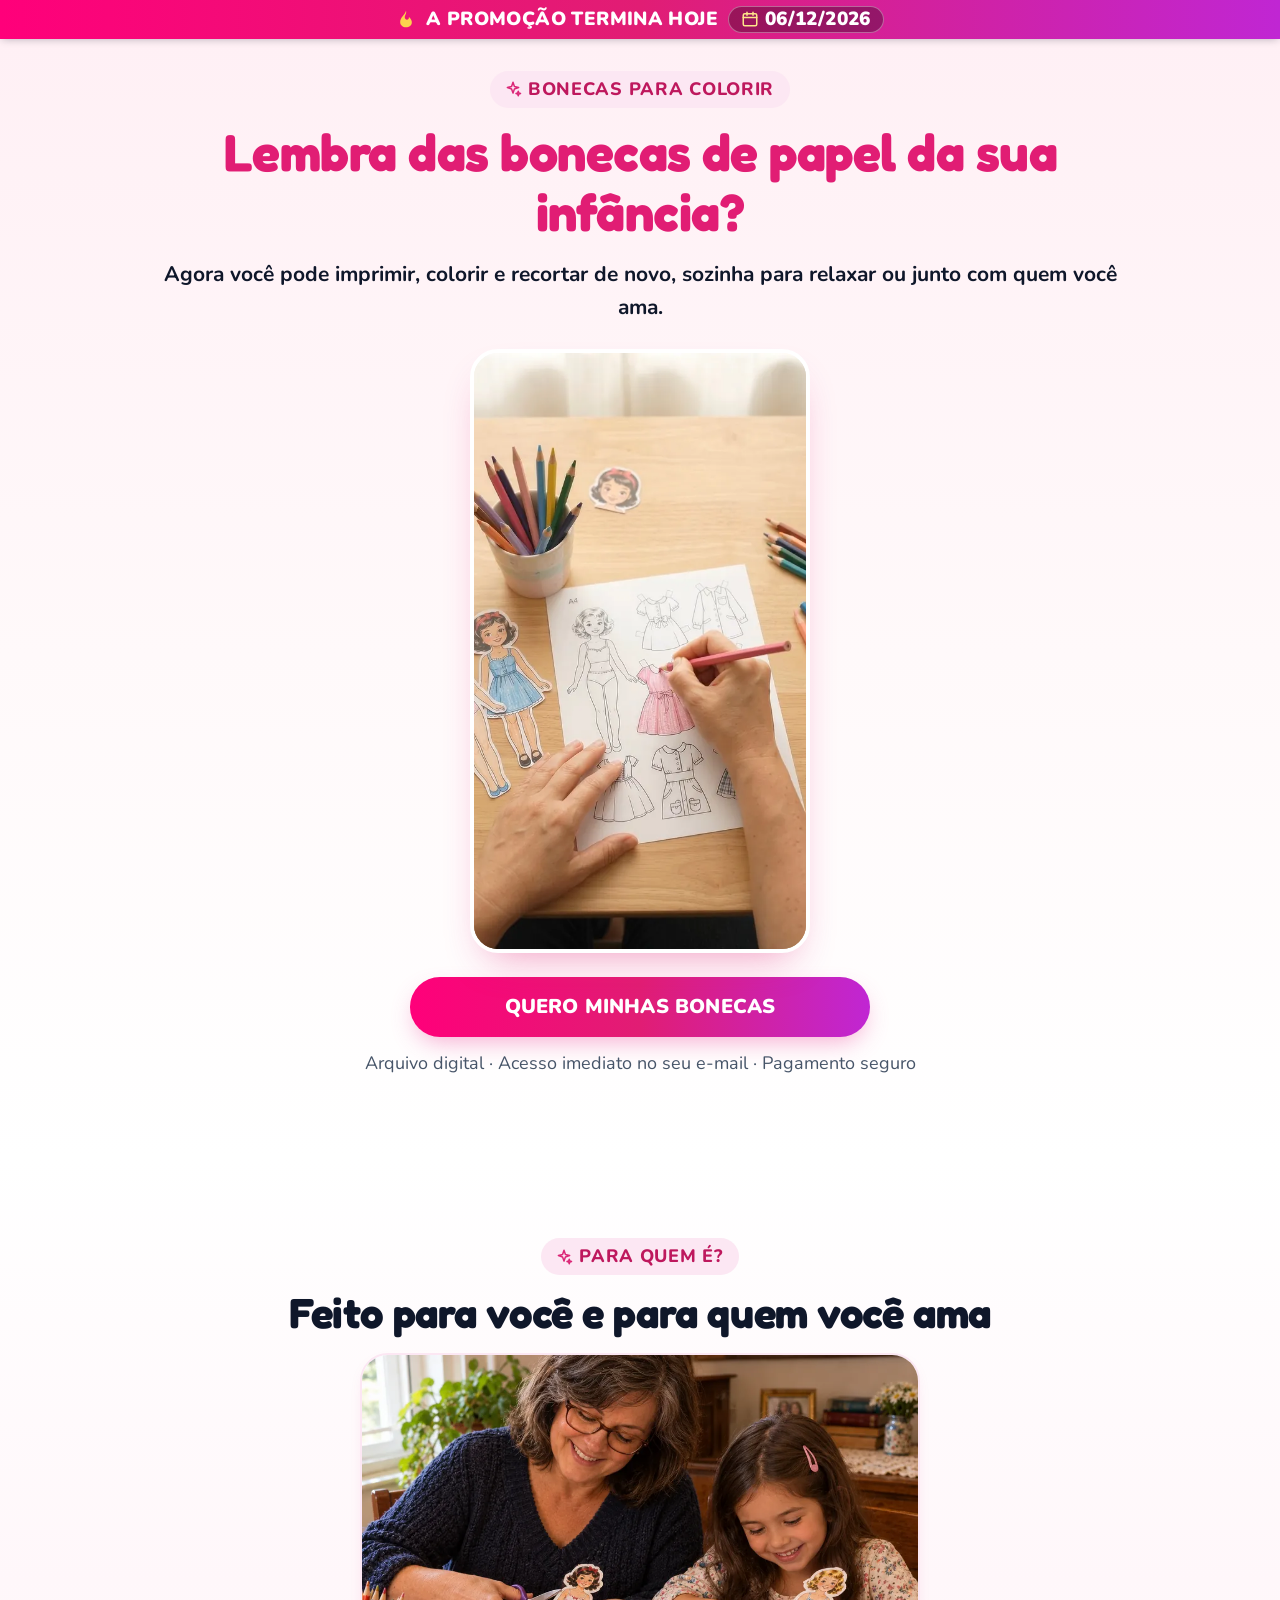
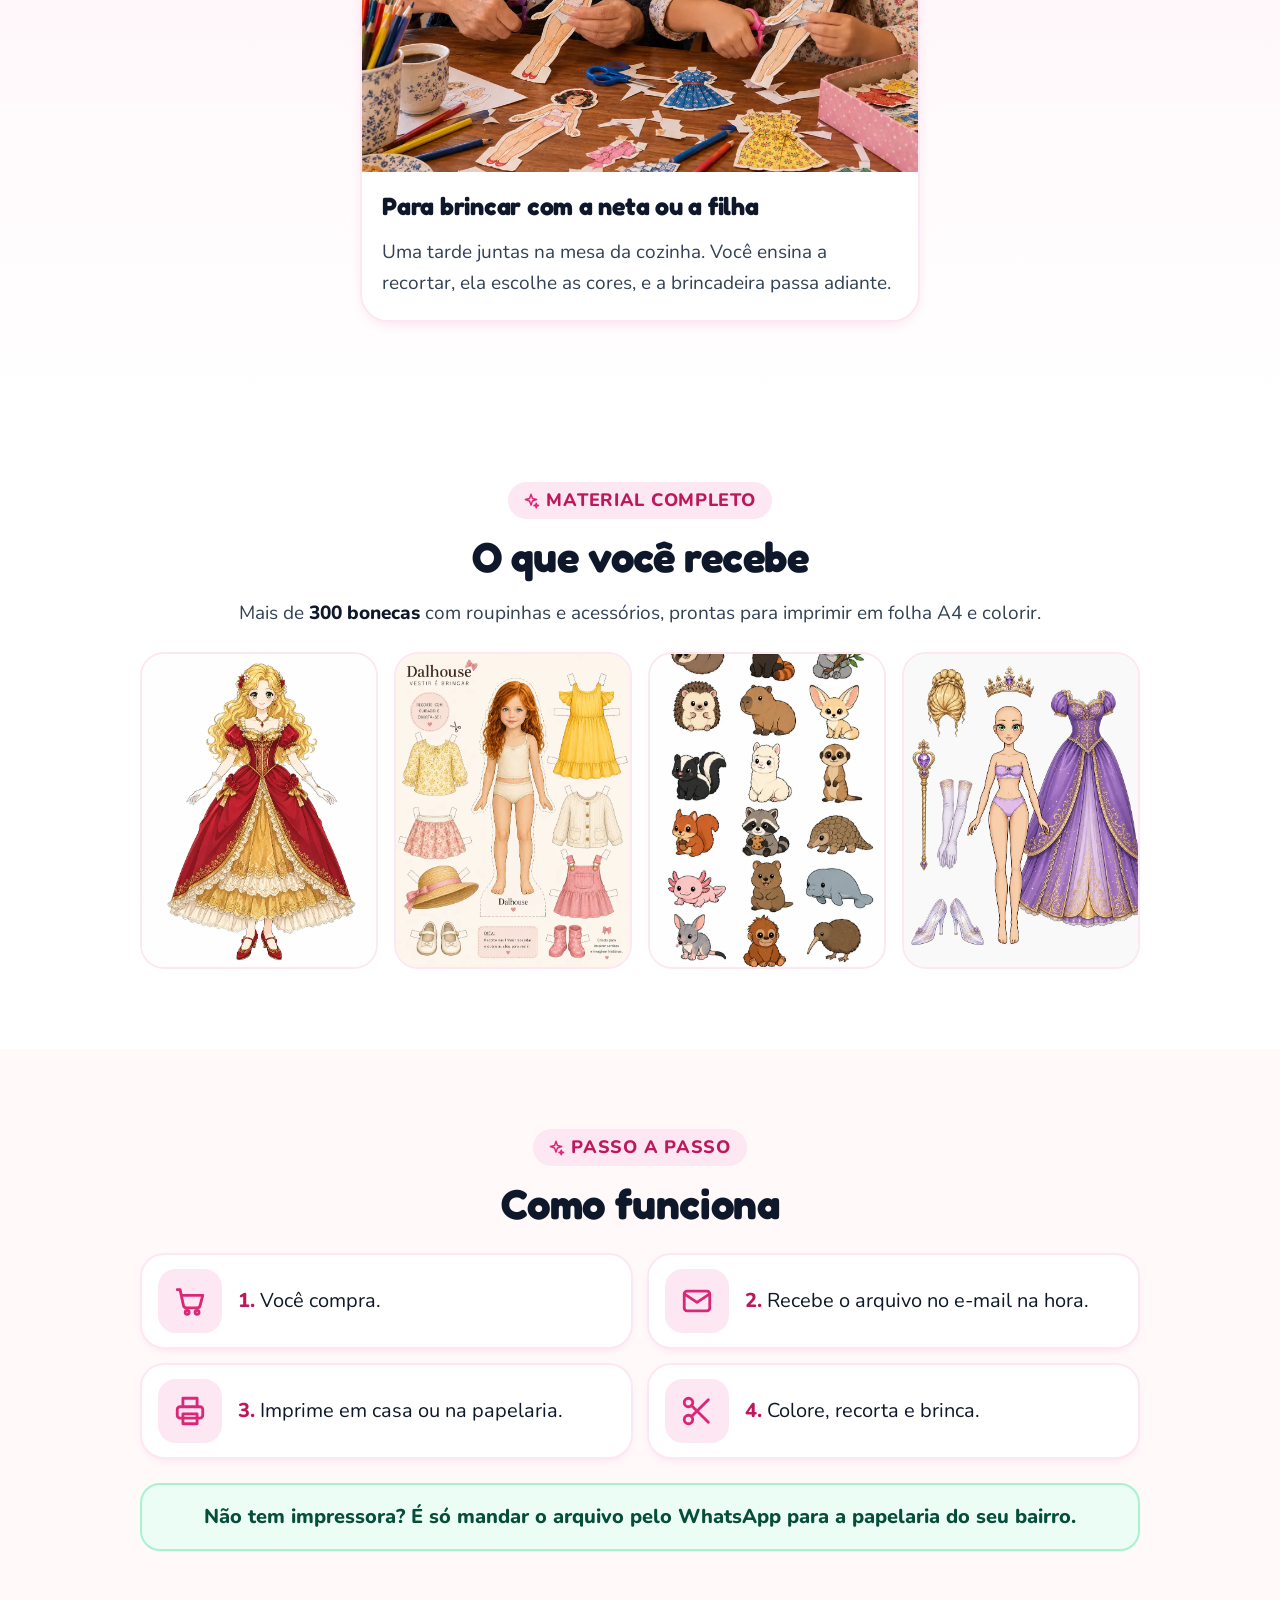
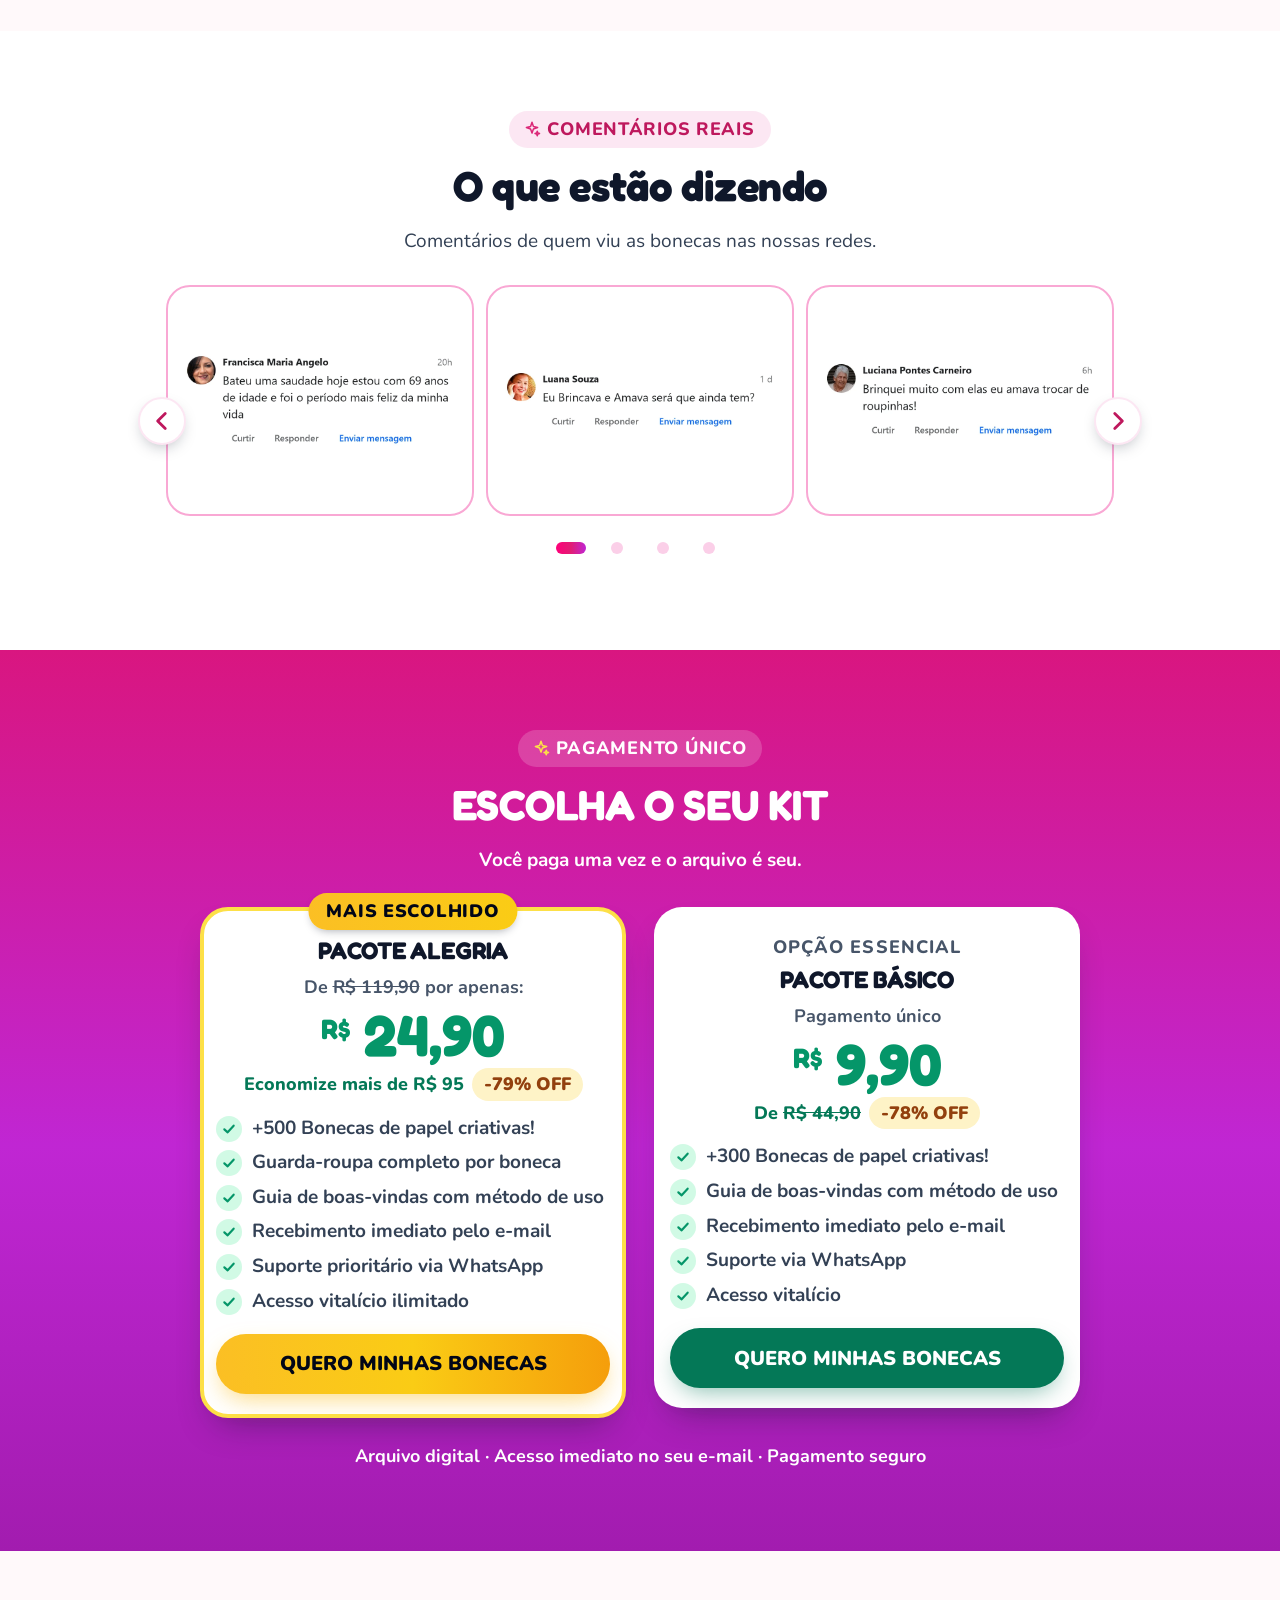
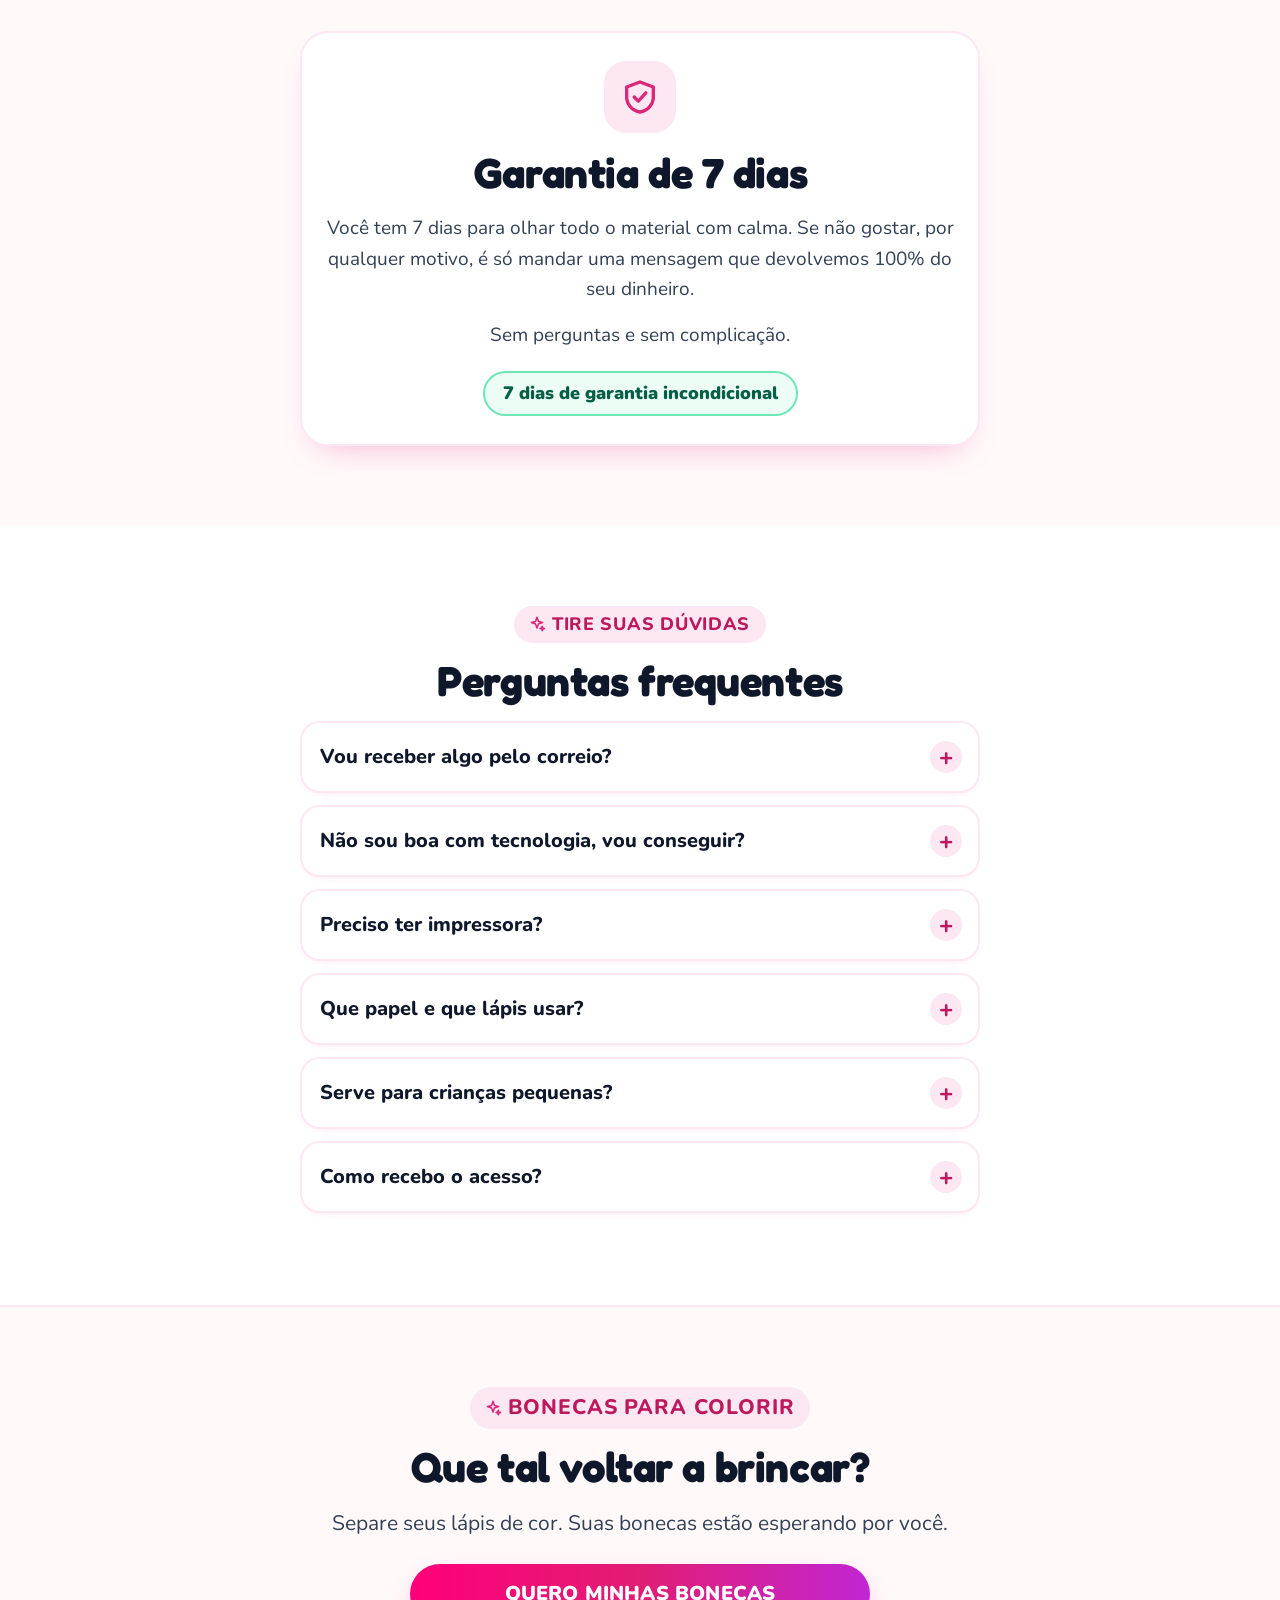
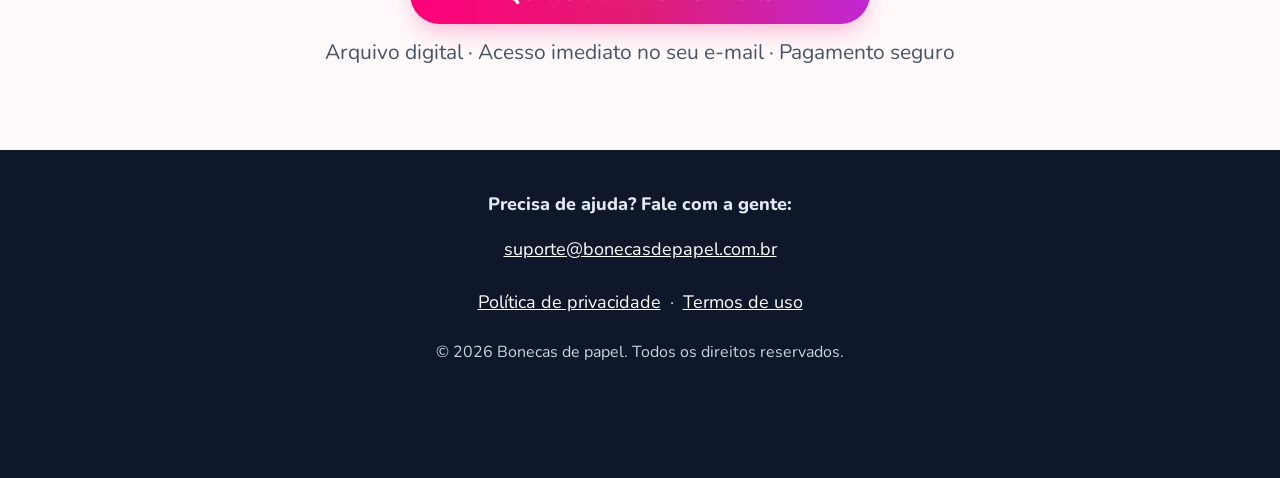
==== commit 8753184e: "Pacote Básico: +300 bonecas (antes +200) Co-Authored-By: Claude Opus 5.5 <noreply@anthropic.com>" ====
--- a/index.html
+++ b/index.html
@@ -298,7 +298,7 @@
             <p class="preco"><span class="rs">R$</span> 9,90</p>
             <p class="economia"><span>De <s>R$ 44,90</s></span> <span class="off">-78% OFF</span></p>
             <ul class="itens">
-              <li>+200 Bonecas de papel criativas!</li>
+              <li>+300 Bonecas de papel criativas!</li>
               <li>Guia de boas-vindas com método de uso</li>
               <li>Recebimento imediato pelo <span class="nw">e-mail</span></li>
               <li>Suporte via WhatsApp</li>
@@ -431,7 +431,7 @@
       <p class="de">De <s>R$ 24,90</s> por apenas:</p>
       <p class="preco"><span class="rs">R$</span> 16,90</p>
       <ul class="itens">
-        <li>+500 bonecas (em vez de 200)</li>
+        <li>+500 bonecas (em vez de 300)</li>
         <li>Guarda-roupa completo</li>
         <li>Suporte prioritário</li>
       </ul>
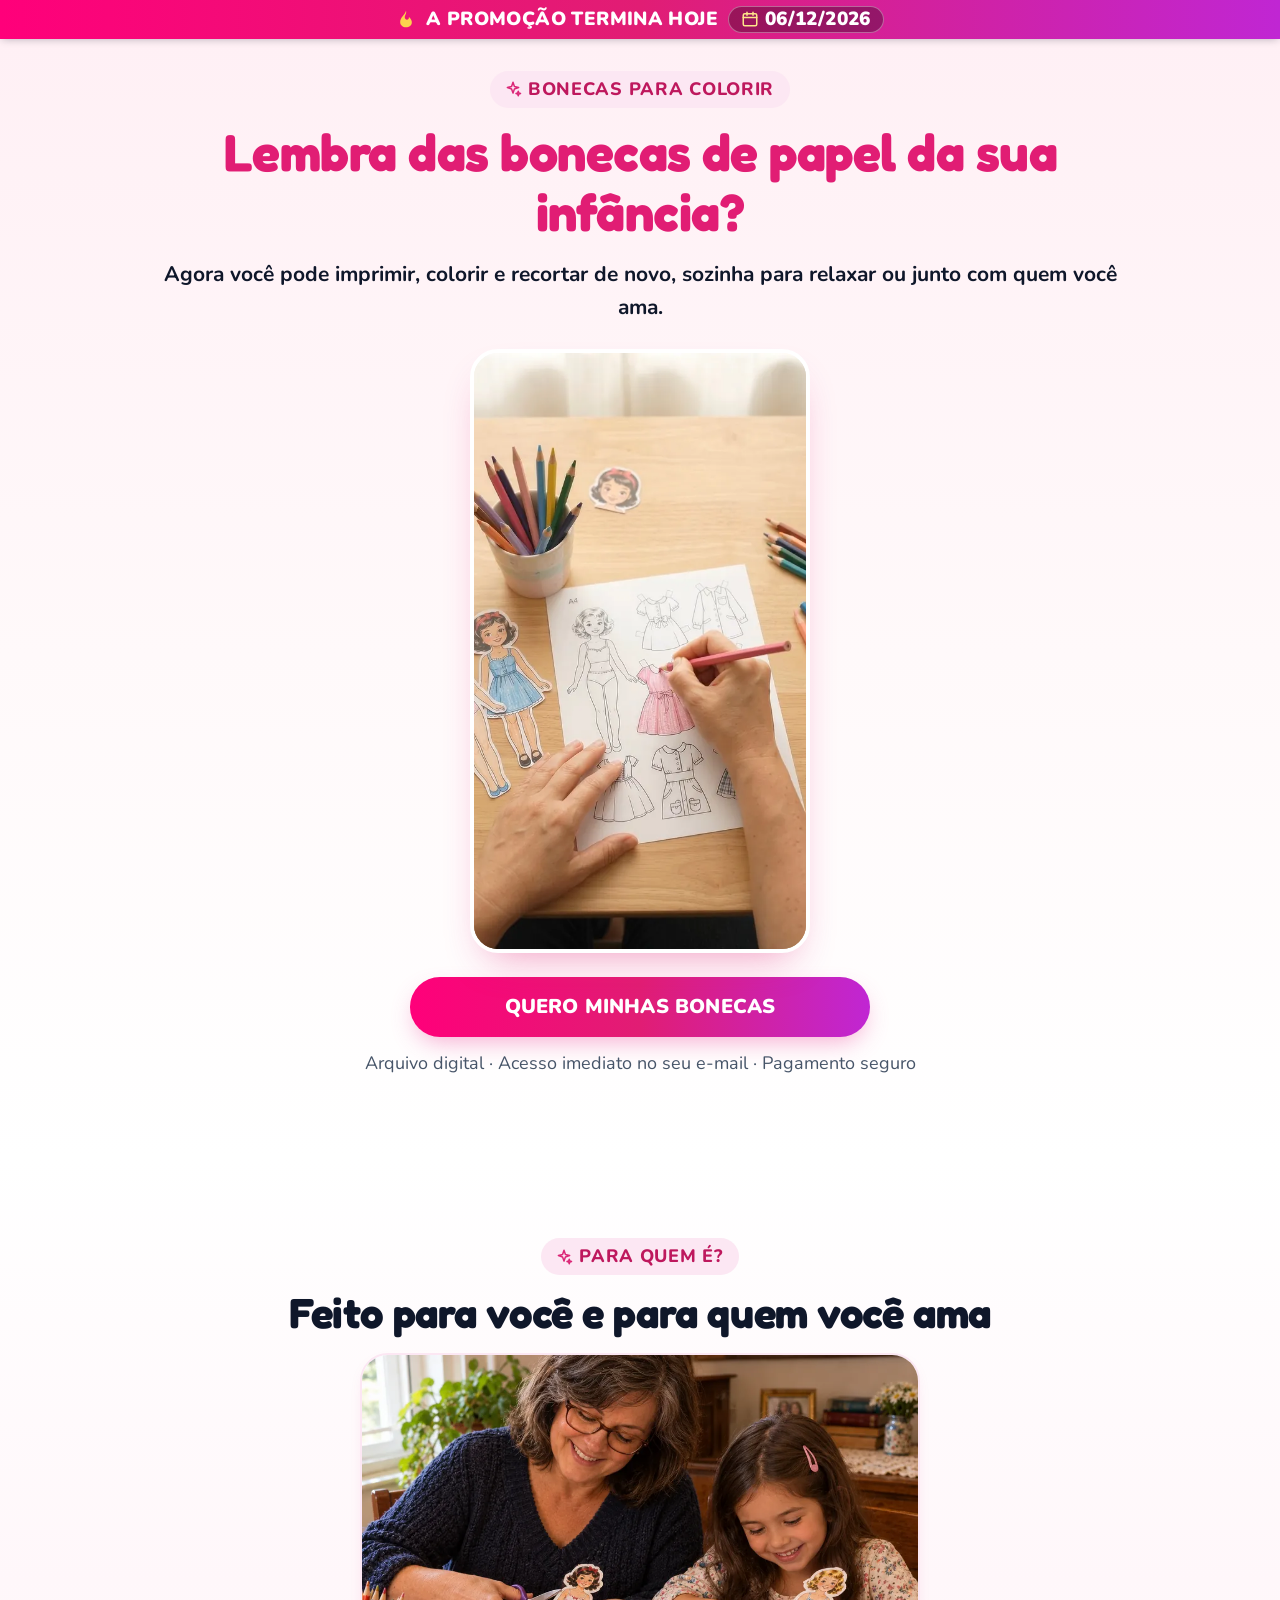
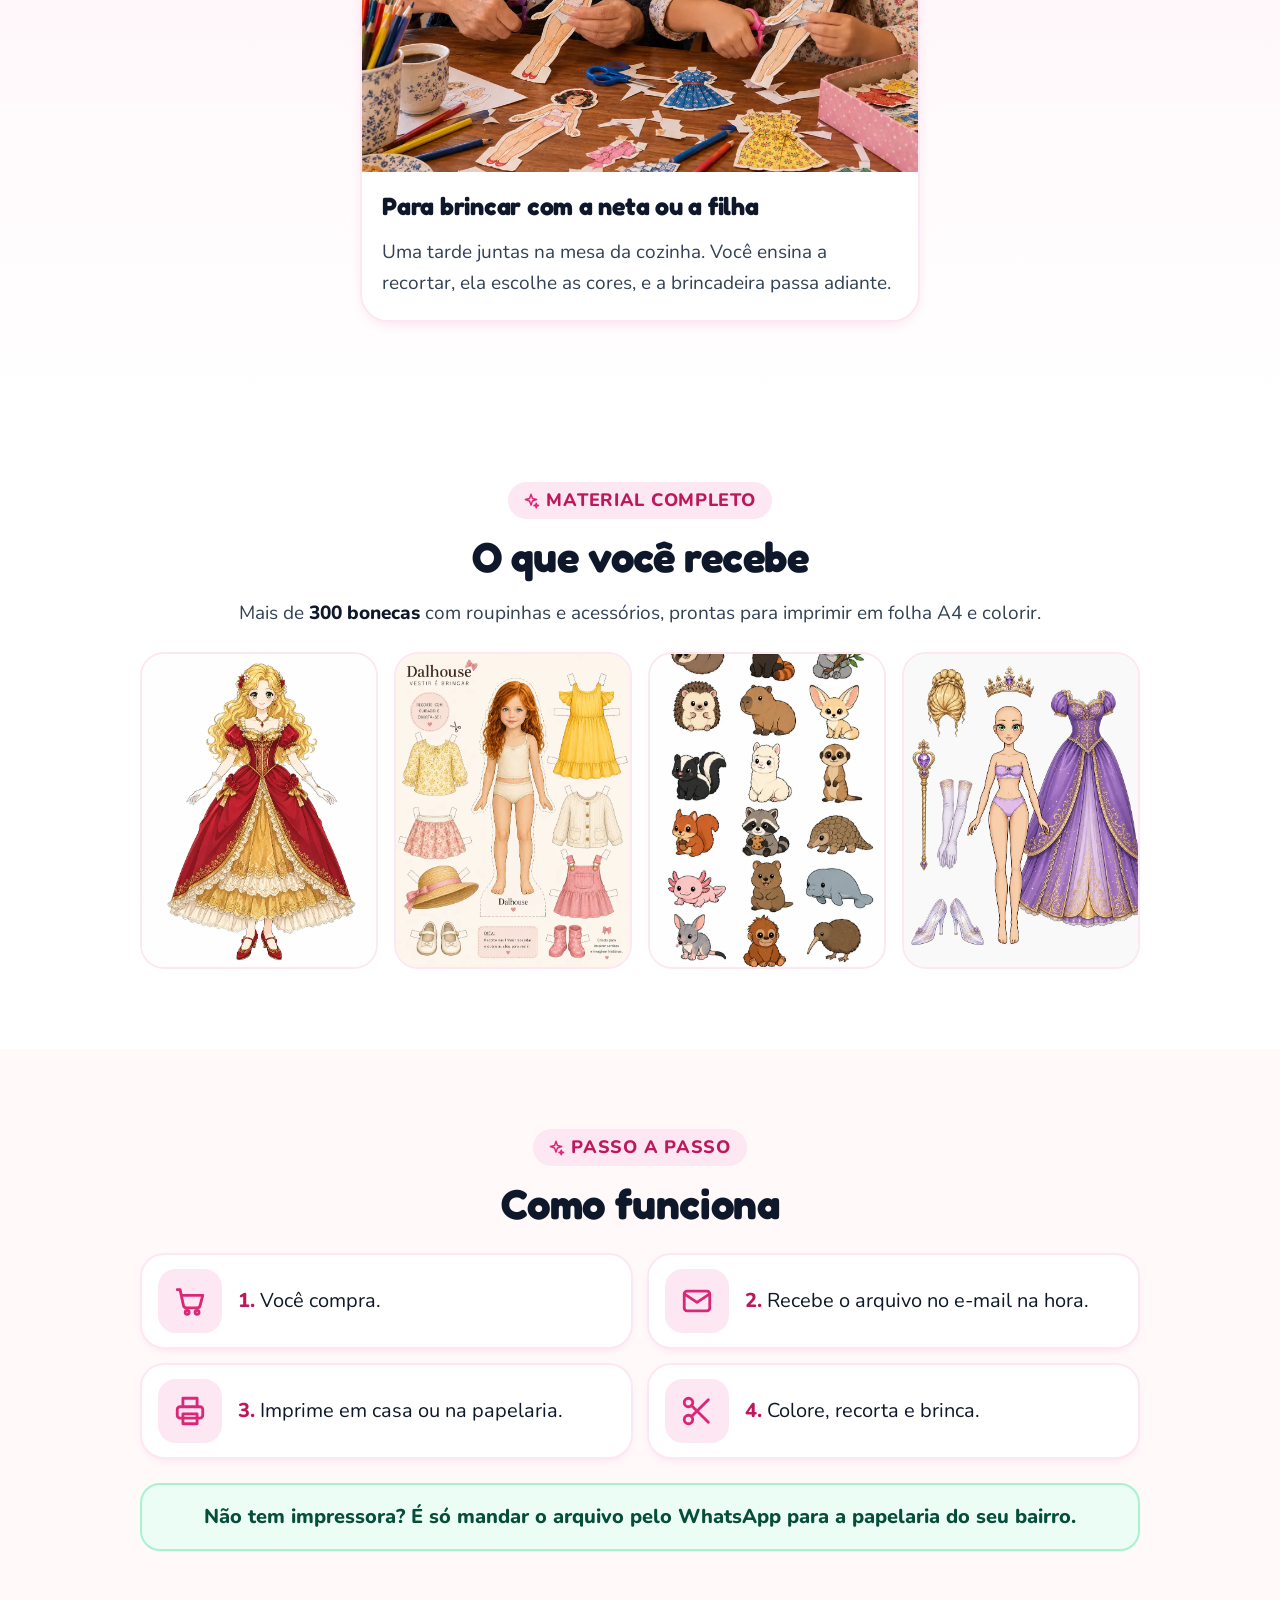
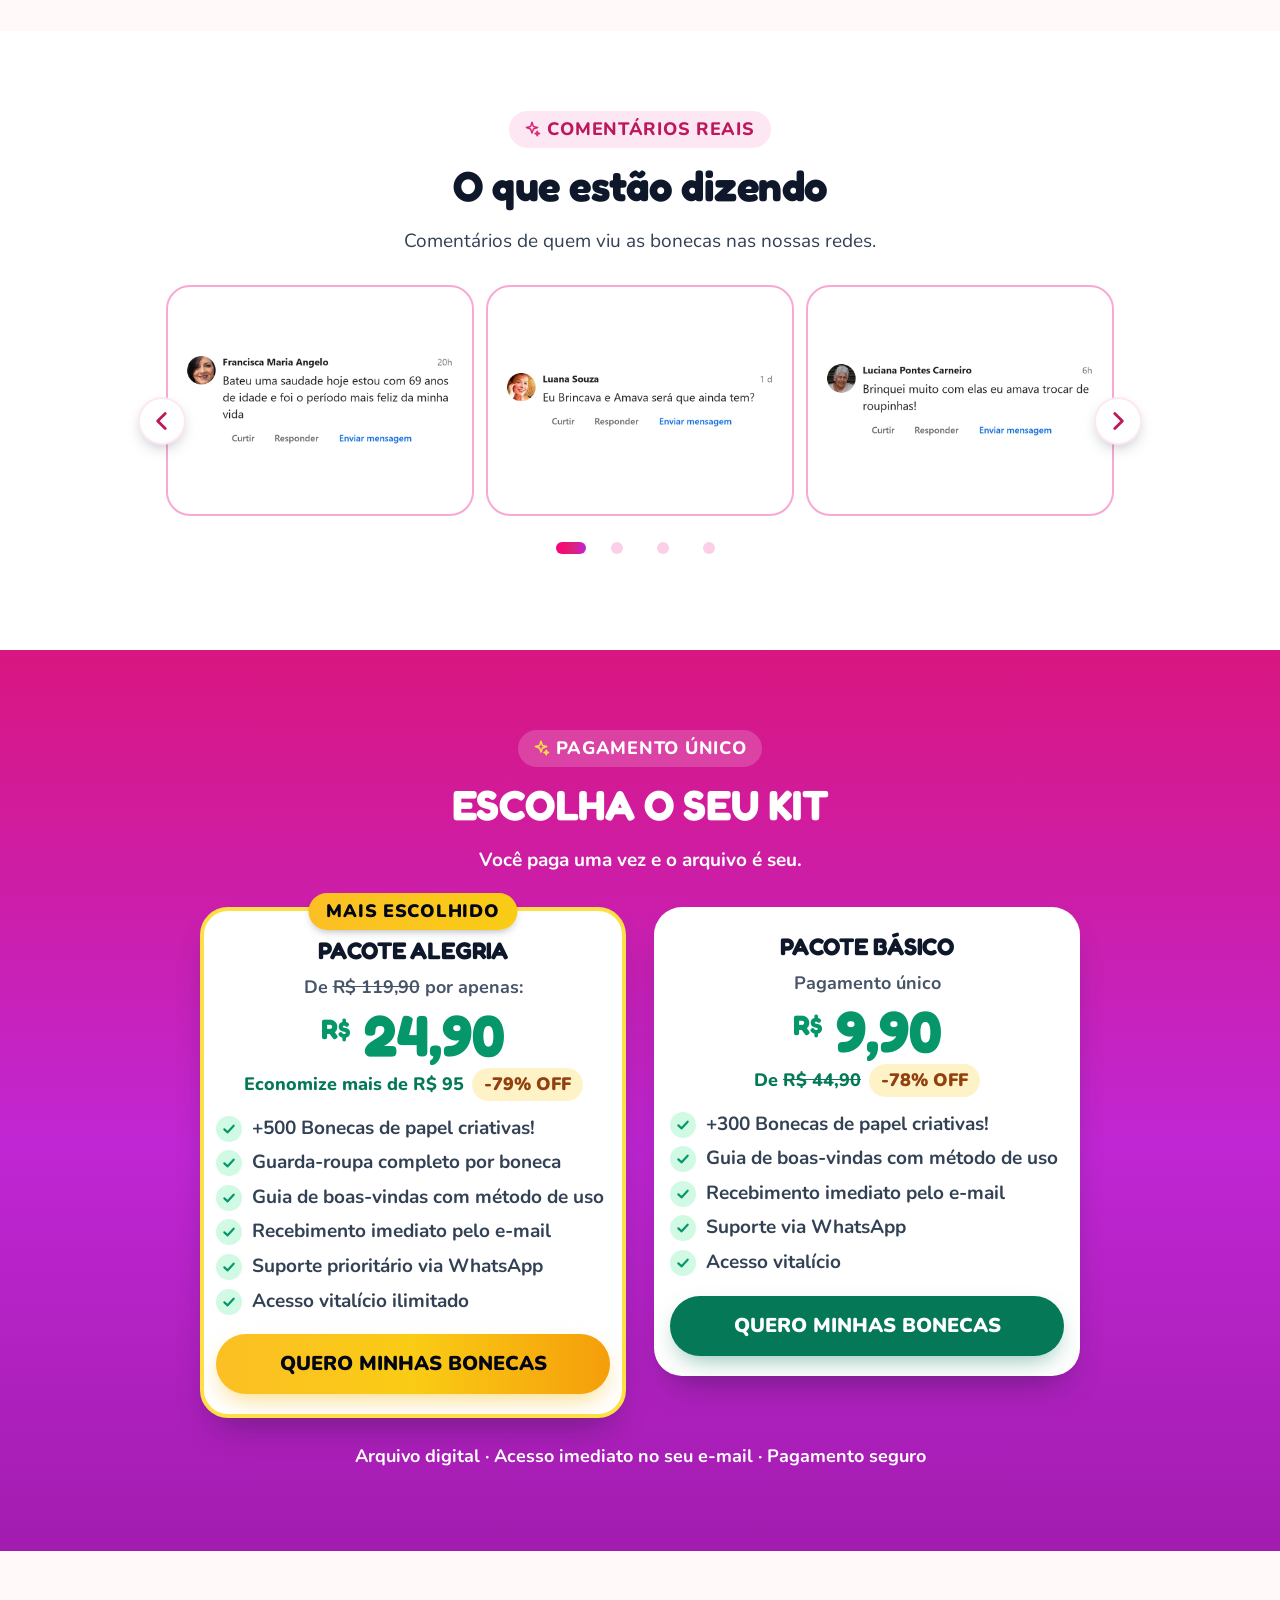
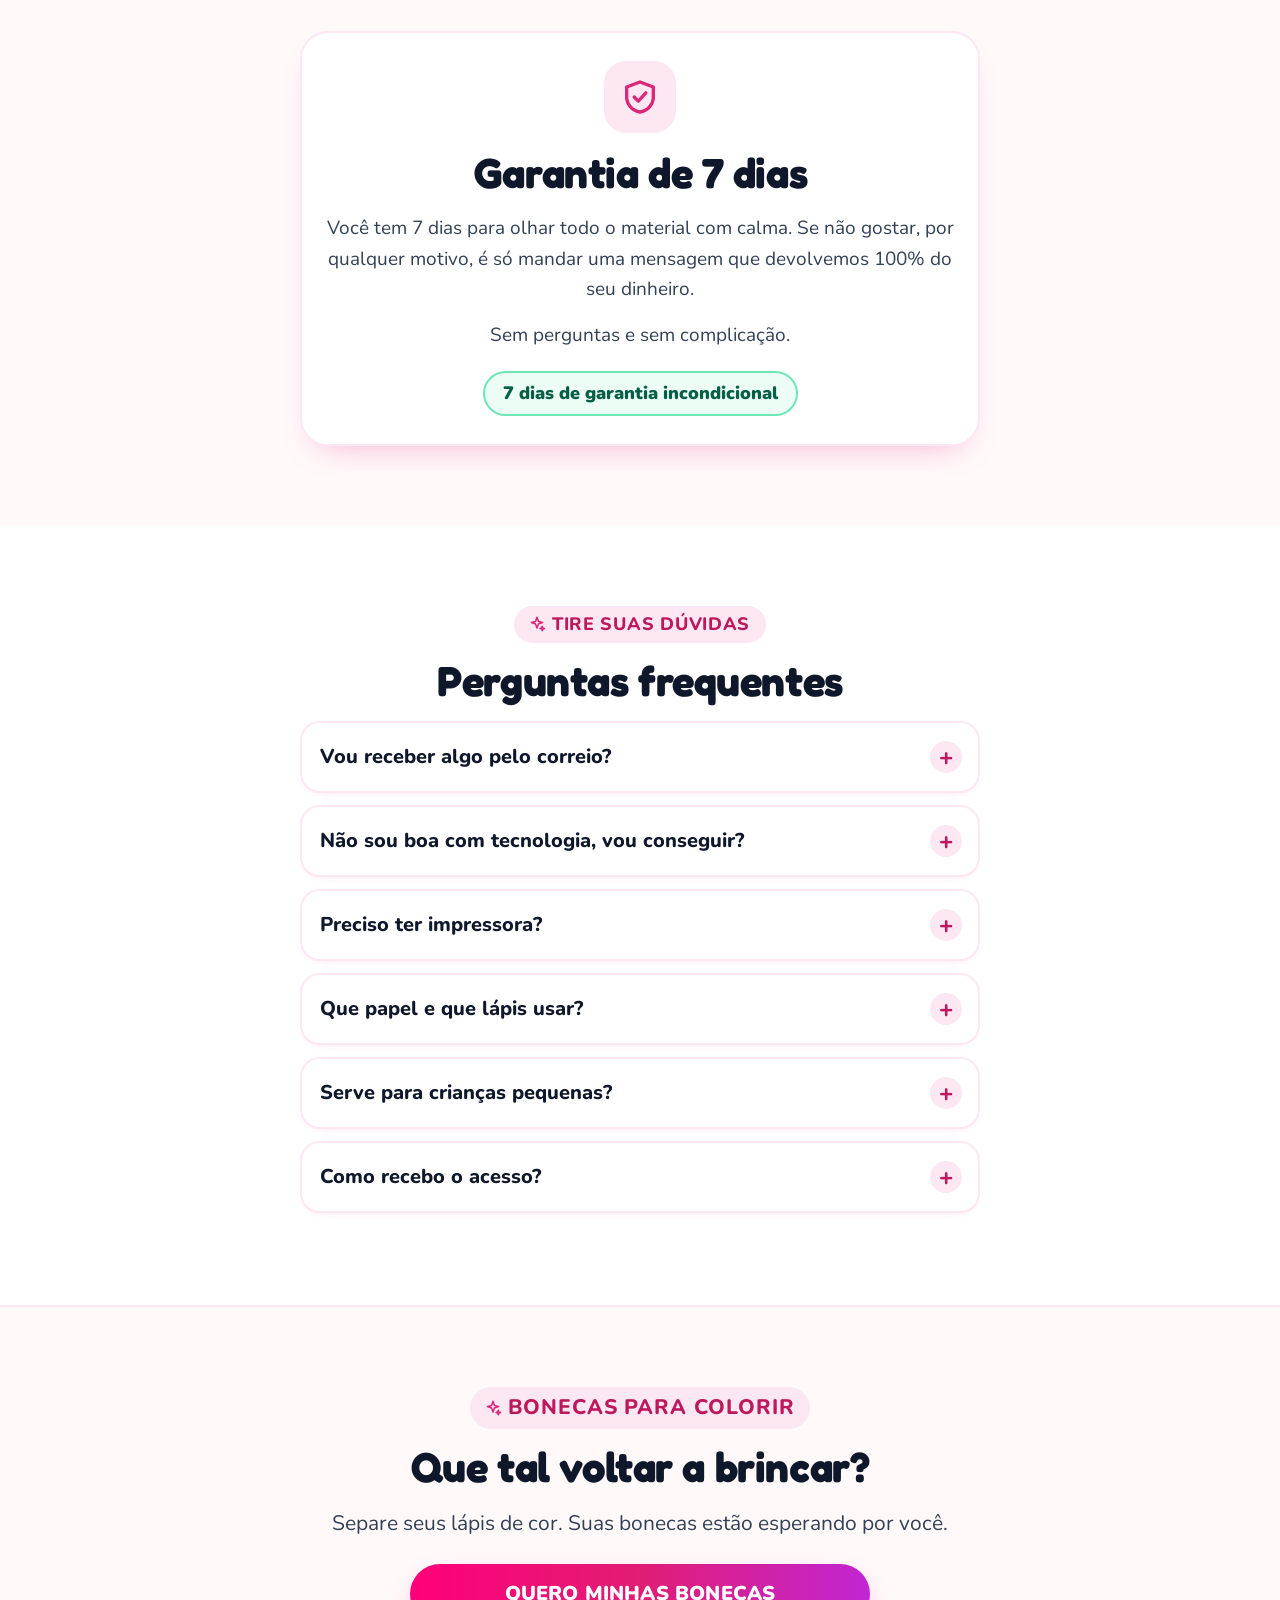
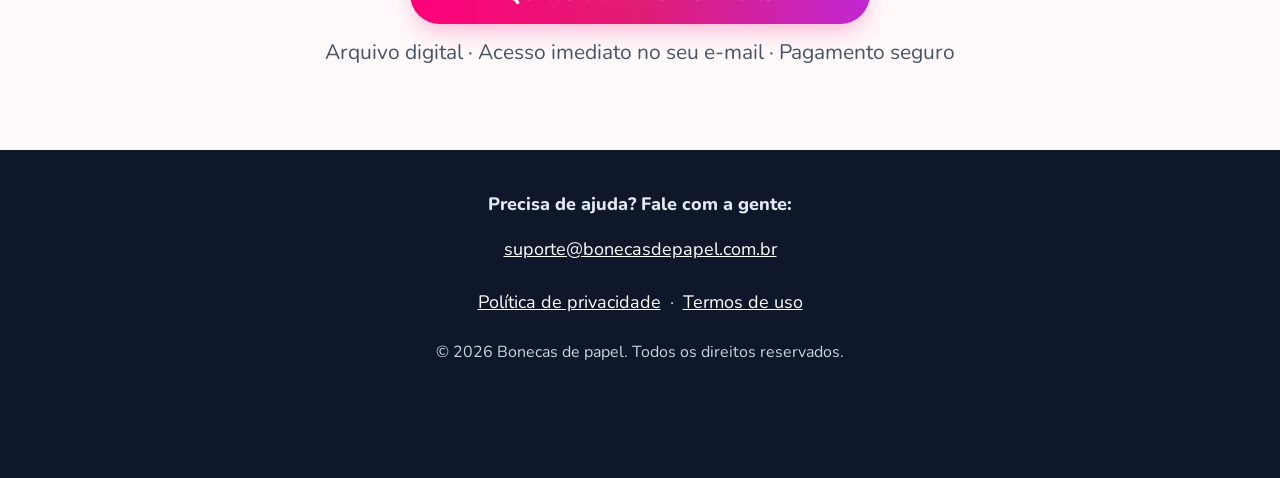
==== commit 7a7f1f0c: "Remove o selo "Opção essencial" do Pacote Básico Co-Authored-By: Claude Opus 5.5 <noreply@anthropic." ====
--- a/index.html
+++ b/index.html
@@ -292,7 +292,6 @@
 
           <!-- PACOTE BÁSICO: o botão abre o pop-up com a oferta do Pacote Alegria por R$ 16,90 -->
           <article class="plano">
-            <p class="essencial">Opção essencial</p>
             <h3>PACOTE BÁSICO</h3>
             <p class="de">Pagamento único</p>
             <p class="preco"><span class="rs">R$</span> 9,90</p>
--- a/css/style.css
+++ b/css/style.css
@@ -727,14 +727,6 @@
 }
 
 /* Detalhes dos cards (iguais aos da página principal) */
-.essencial {
-  margin: 0 0 4px;
-  font-size: 18px;
-  font-weight: 800;
-  text-transform: uppercase;
-  letter-spacing: 0.06em;
-  color: var(--ink-3);
-}
 .de {
   margin: 0;
   font-size: 18px;
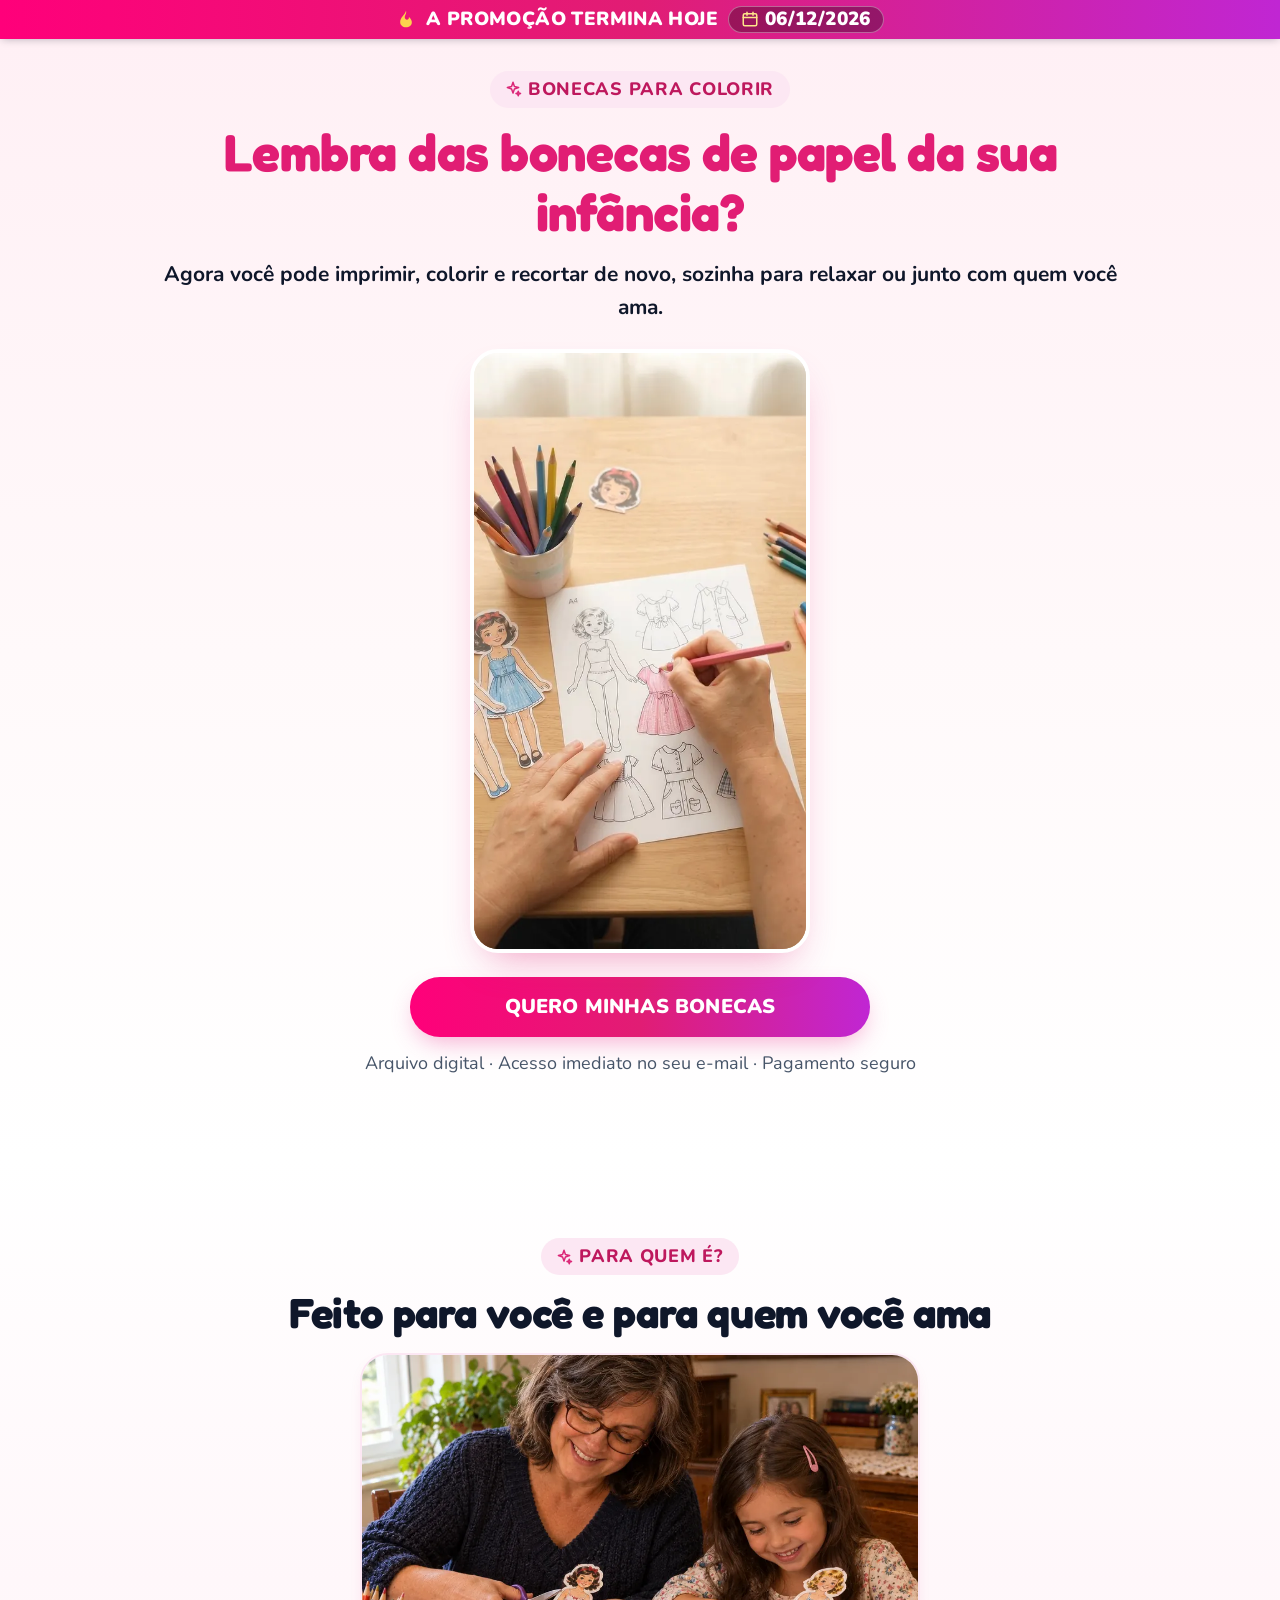
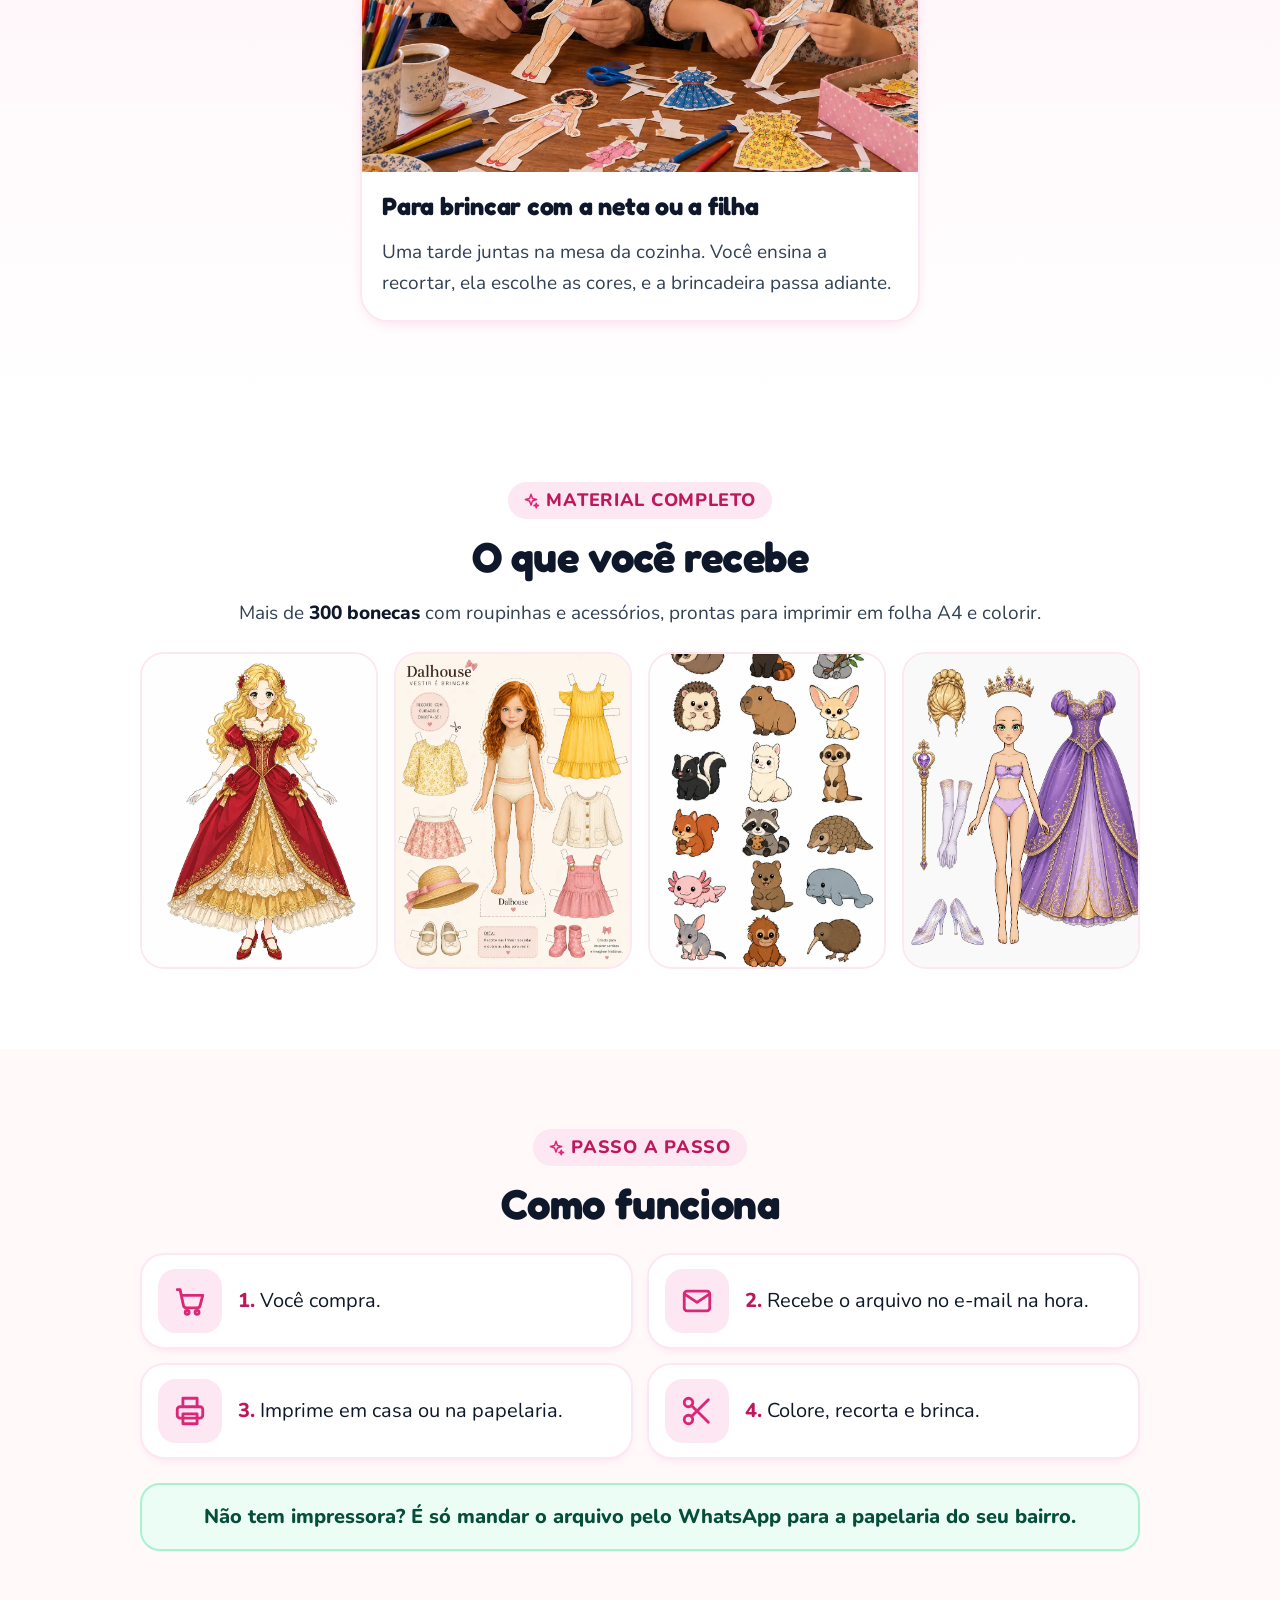
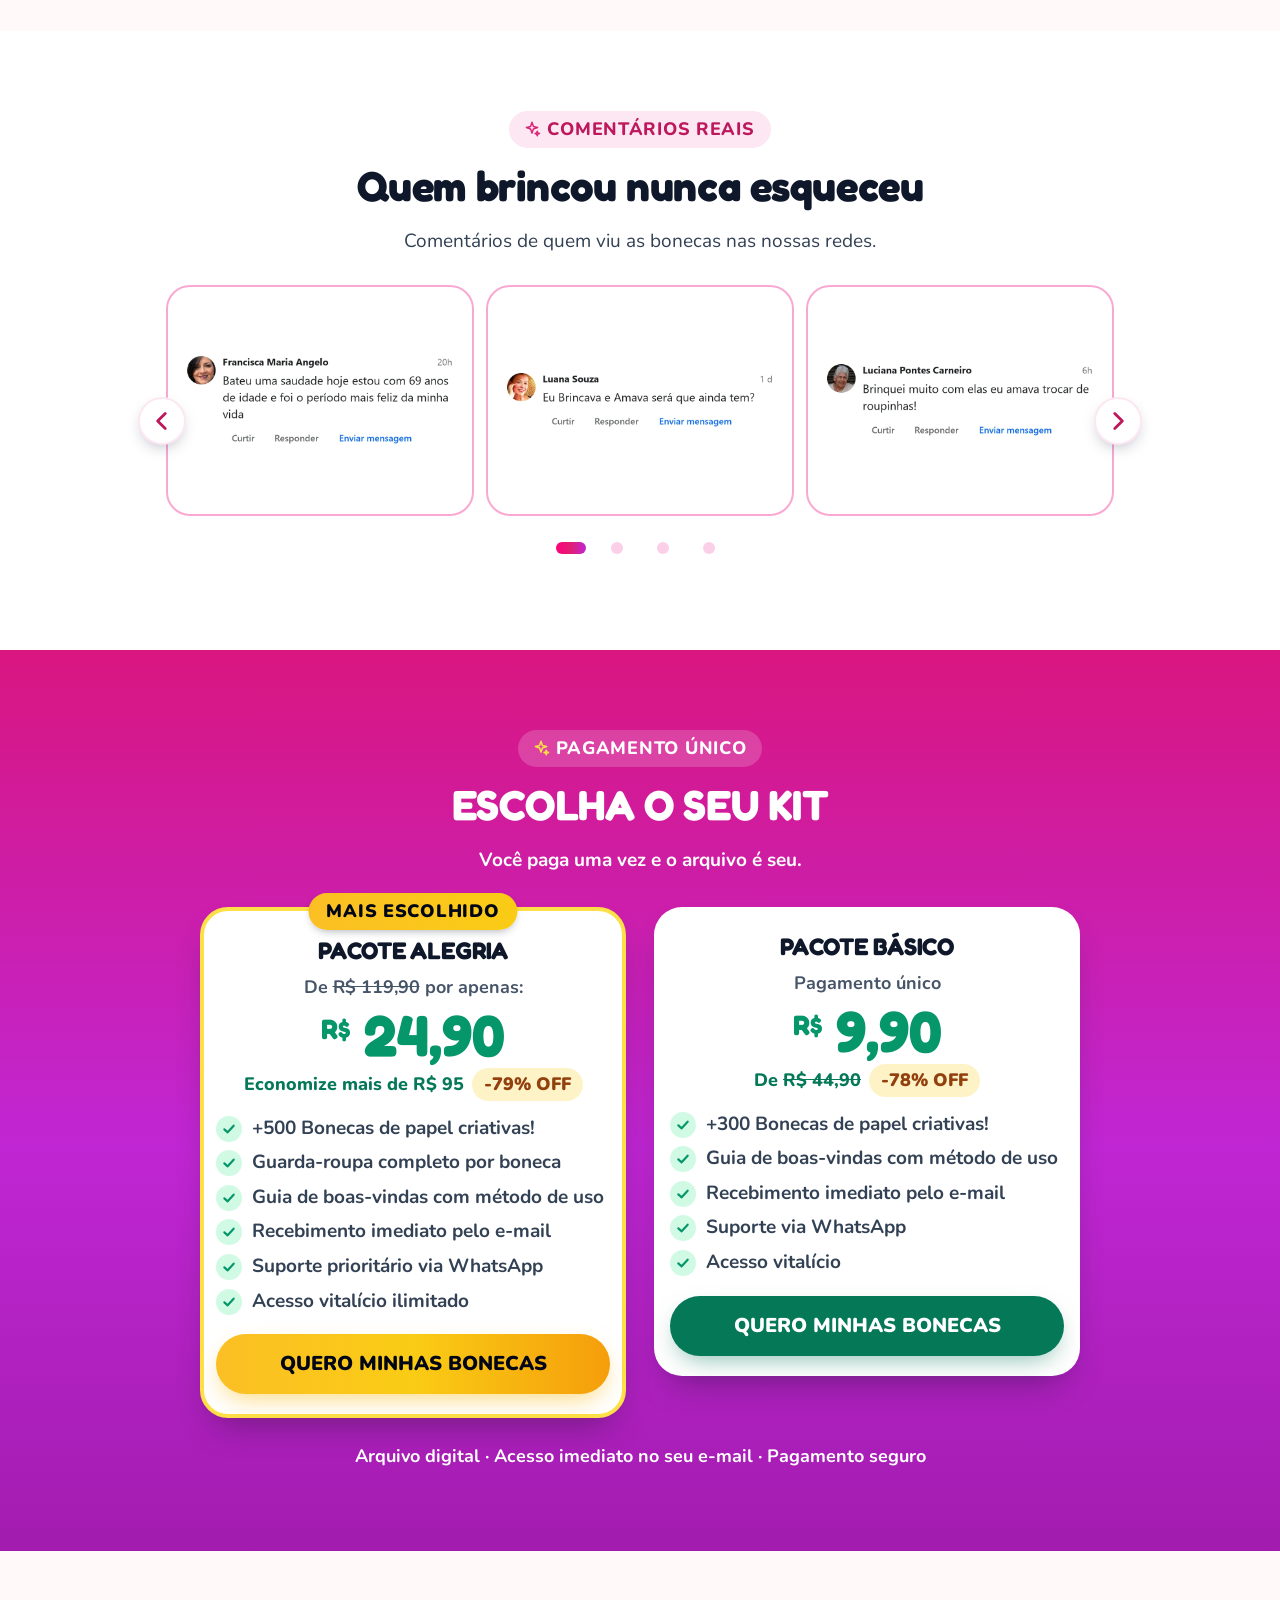
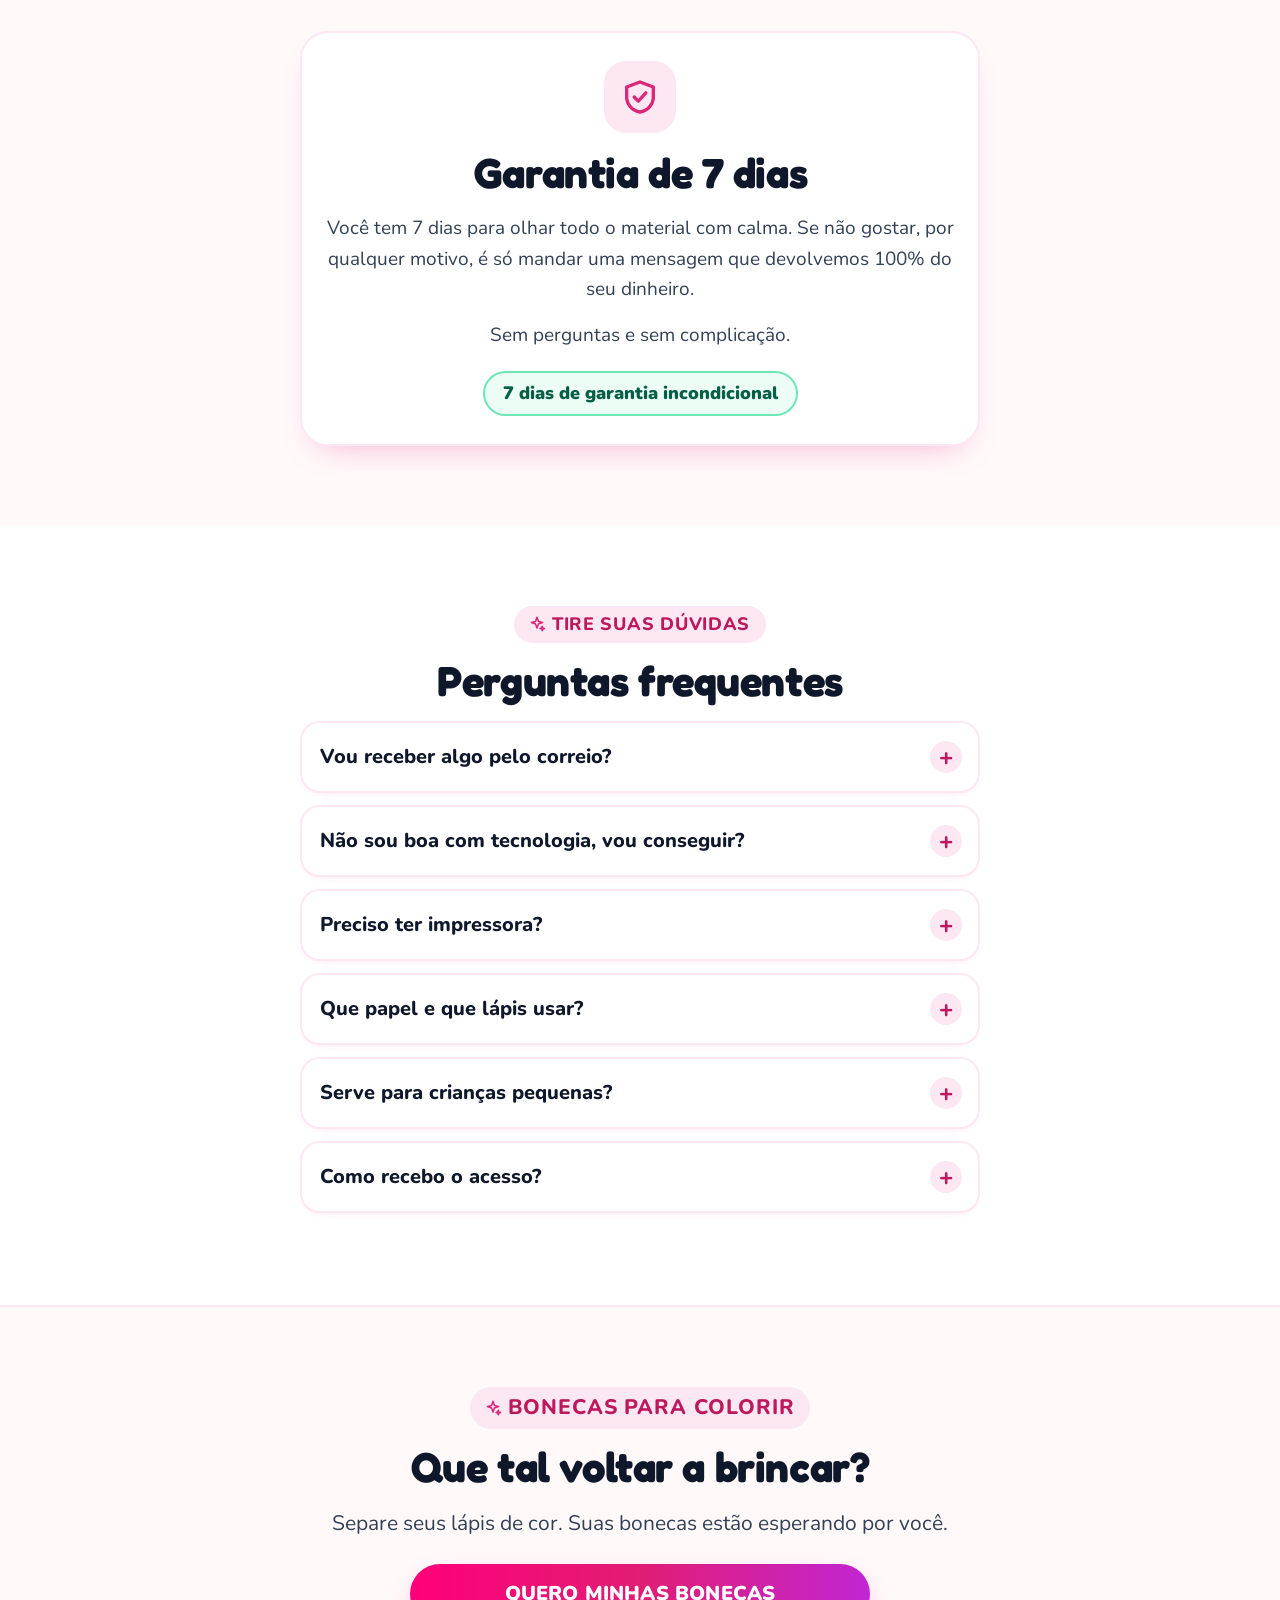
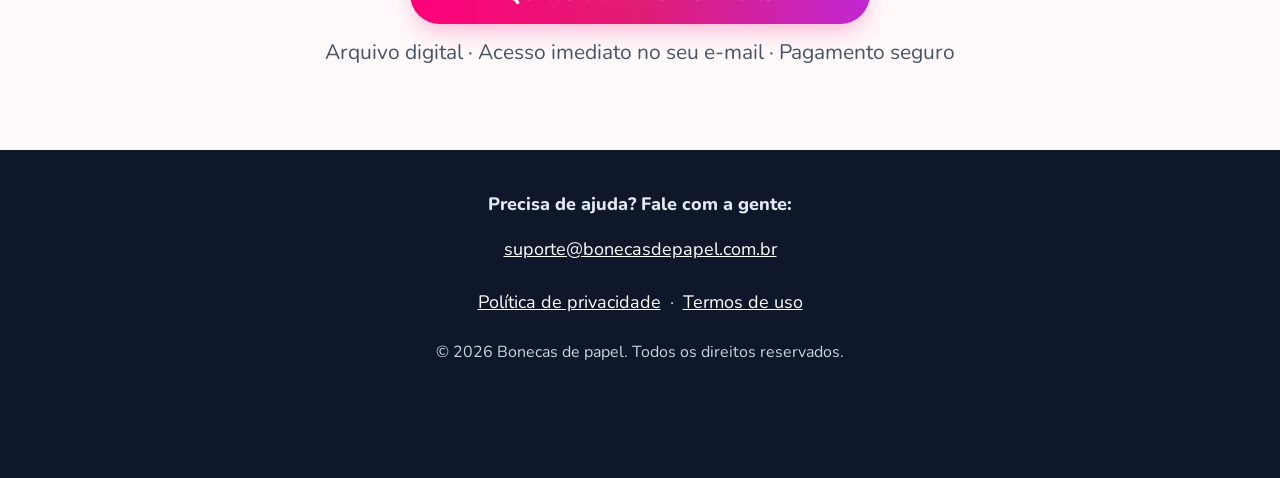
==== commit 816998b6: "Seção de comentários: título "Quem brincou nunca esqueceu" Co-Authored-By: Claude Opus 5.5 <noreply@" ====
--- a/index.html
+++ b/index.html
@@ -221,7 +221,7 @@
     <section class="prova">
       <div class="wrap">
         <p class="pill">Comentários reais</p>
-        <h2>O que estão dizendo</h2>
+        <h2>Quem brincou nunca esqueceu</h2>
         <p class="center">Comentários de quem viu as bonecas nas nossas redes.</p>
         
 
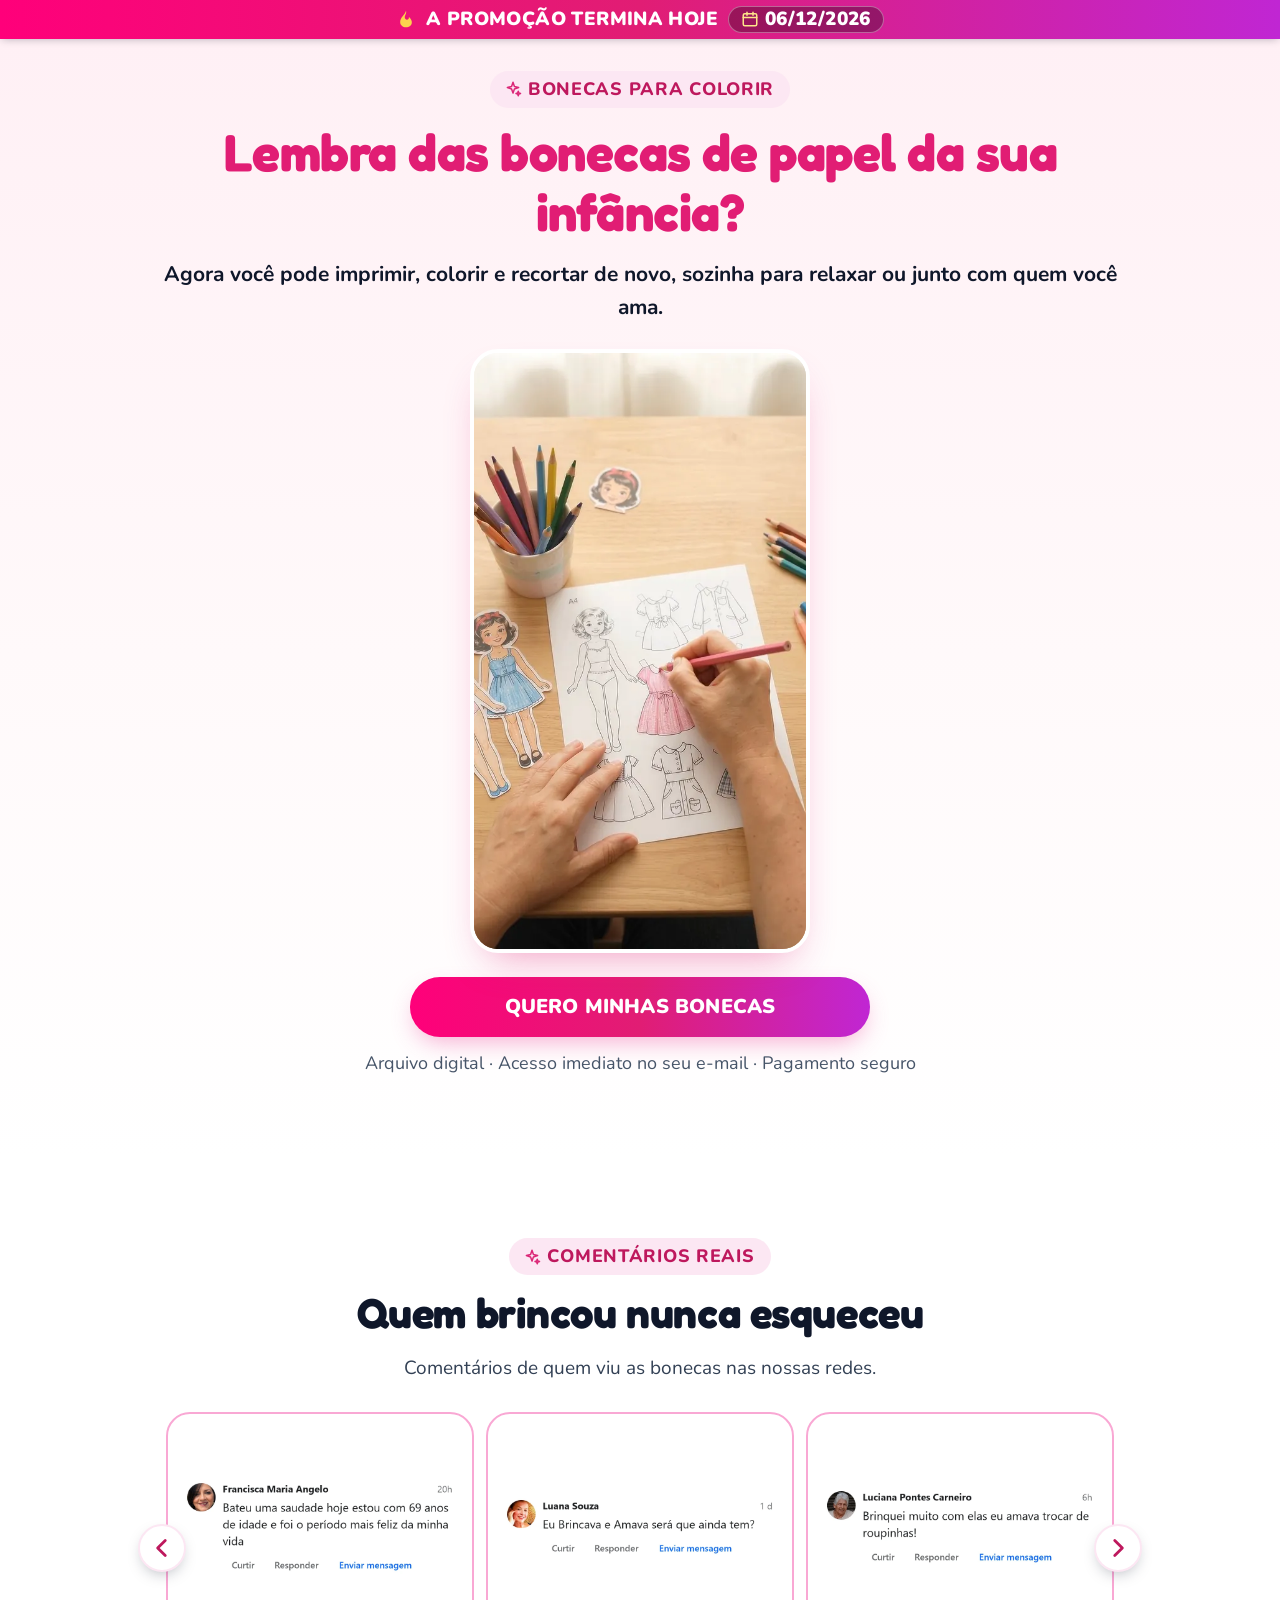
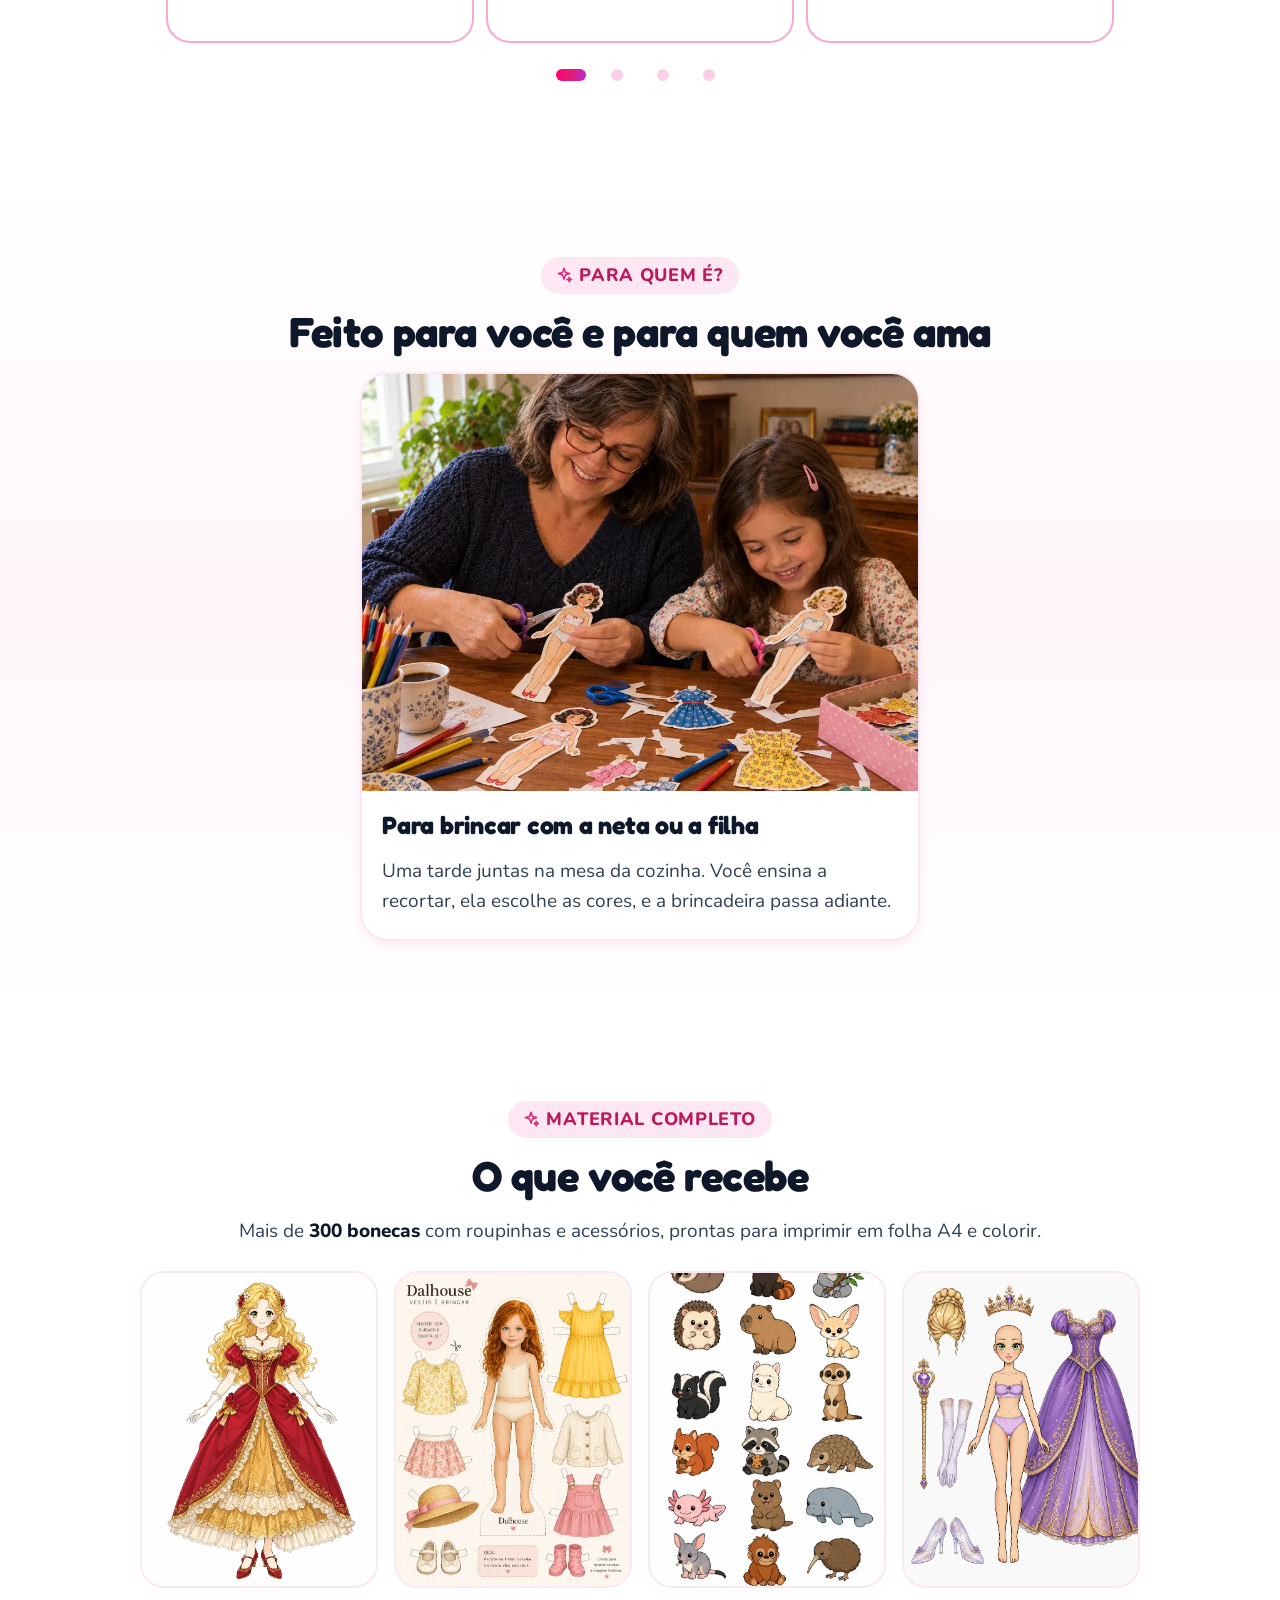
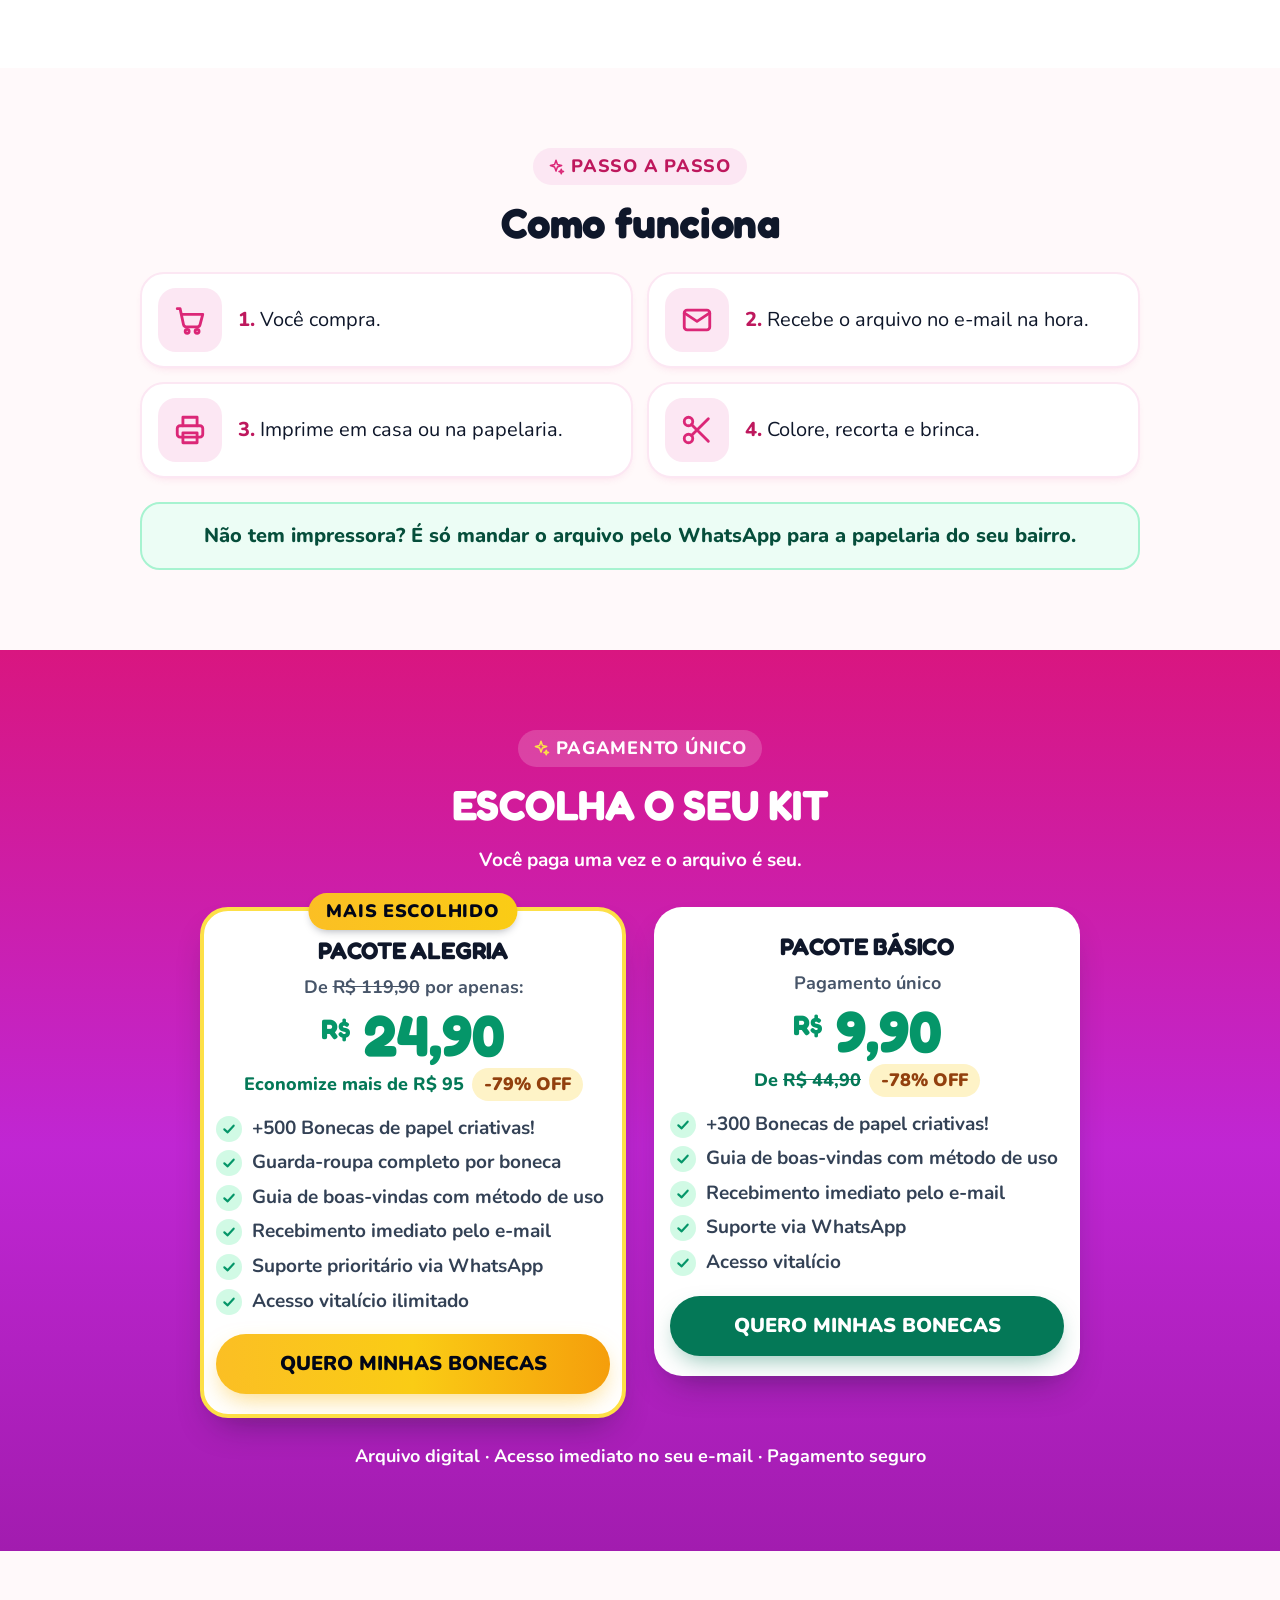
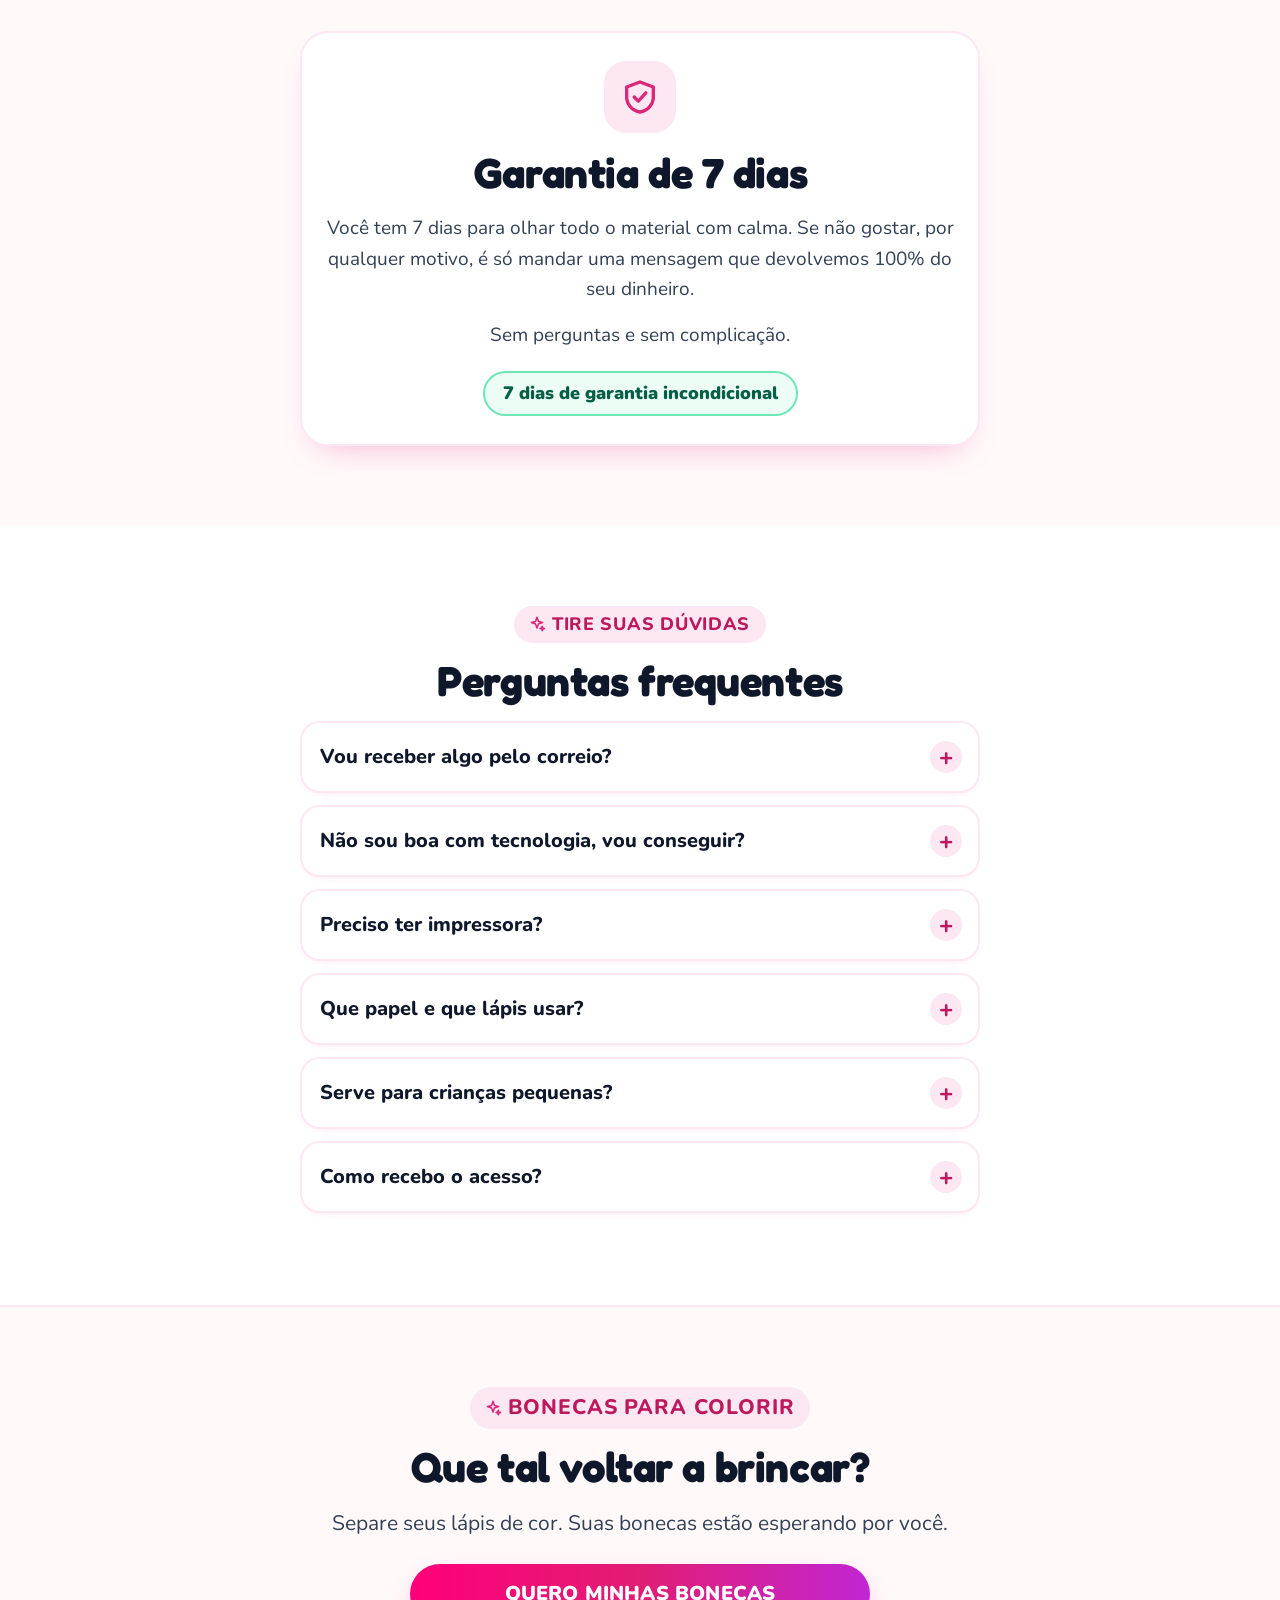
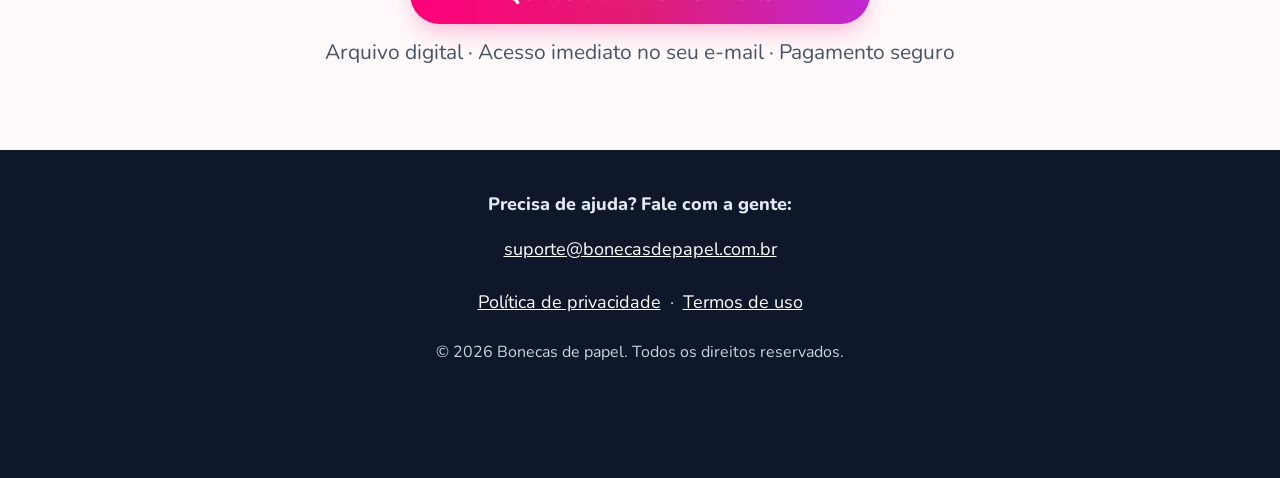
==== commit 9d3d5040: "Move a seção de comentários para logo após o topo Co-Authored-By: Claude Opus 5.5 <noreply@anthropic" ====
--- a/index.html
+++ b/index.html
@@ -125,99 +125,7 @@
       </div>
     </section>
 
-    <!-- 3. PARA QUEM É -->
-    <section class="para-quem">
-      <div class="wrap">
-        <p class="pill">Para quem é?</p>
-        <h2>Feito para você e para quem você ama</h2>
-        <div class="duo duo-um">
-          <article class="card">
-            <!-- IMAGEM: avó e neta recortando bonecas de papel juntas na mesa da cozinha.
-                 Formato 4:3, 1000x750, em WebP. -->
-            <figure class="ph" style="aspect-ratio: 4 / 3" data-ph="img/com-a-neta.webp — avó e neta recortando juntas">
-              <img
-                src="img/com-a-neta.webp"
-                alt="Avó e neta sorrindo enquanto recortam bonecas de papel juntas na mesa"
-                width="1000" height="750"
-                loading="lazy" decoding="async"
-                onerror="this.parentNode.classList.add('ph-missing')"
-              />
-            </figure>
-            <h3>Para brincar com a neta ou a filha</h3>
-            <p>
-              Uma tarde juntas na mesa da cozinha. Você ensina a recortar, ela escolhe as cores,
-              e a brincadeira passa adiante.
-            </p>
-          </article>
-        </div>
-      </div>
-    </section>
-
-    <!-- 4. O QUE VOCÊ RECEBE -->
-    <section class="recebe">
-      <div class="wrap">
-        <p class="pill">Material completo</p>
-        <h2>O que você recebe</h2>
-        <p class="center">
-          Mais de <strong>300 bonecas</strong> com roupinhas e acessórios, prontas para imprimir em folha A4 e colorir.
-        </p>
-
-        <!-- AMOSTRAS: capas dos kits, em grade (2 por linha no celular, 4 no computador). Formato 3:4, 750x1000, em WebP. -->
-        <div class="amostras">
-          <figure class="ph" style="aspect-ratio: 3 / 4" data-ph="img/amostra-1.webp — página de amostra">
-            <img src="img/amostra-1.webp" alt="Amostra do kit Bonecas Prontas: princesa de vestido vermelho e dourado" width="750" height="1000" loading="lazy" decoding="async" onerror="this.parentNode.classList.add('ph-missing')" />
-          </figure>
-          <figure class="ph" style="aspect-ratio: 3 / 4" data-ph="img/amostra-2.webp — página de amostra">
-            <img src="img/amostra-2.webp" alt="Amostra do kit Realistas: boneca ruiva com roupinhas, chapéu e sapatos para recortar" width="750" height="1000" loading="lazy" decoding="async" onerror="this.parentNode.classList.add('ph-missing')" />
-          </figure>
-          <figure class="ph" style="aspect-ratio: 3 / 4" data-ph="img/amostra-3.webp — página de amostra">
-            <img src="img/amostra-3.webp" alt="Amostra do kit Pets: bichinhos fofos para recortar" width="750" height="1000" loading="lazy" decoding="async" onerror="this.parentNode.classList.add('ph-missing')" />
-          </figure>
-          <figure class="ph" style="aspect-ratio: 3 / 4" data-ph="img/amostra-4.webp — página de amostra">
-            <img src="img/amostra-4.webp" alt="Amostra do kit Barbies: boneca com vestido lilás, coroa, luvas e sapatos" width="750" height="1000" loading="lazy" decoding="async" onerror="this.parentNode.classList.add('ph-missing')" />
-          </figure>
-        </div>
-      </div>
-    </section>
-
-    <!-- 5. COMO FUNCIONA -->
-    <section class="passos">
-      <div class="wrap">
-        <p class="pill">Passo a passo</p>
-        <h2>Como funciona</h2>
-        <ol class="steps">
-          <li>
-            <span class="step-icon" aria-hidden="true">
-              <svg viewBox="0 0 24 24"><path d="M3 4h2l2.4 11.2a2 2 0 0 0 2 1.6h7.7a2 2 0 0 0 2-1.5L21 8H6.2"/><circle cx="10" cy="20" r="1.4"/><circle cx="17" cy="20" r="1.4"/></svg>
-            </span>
-            <span class="step-text"><strong>1.</strong> Você compra.</span>
-          </li>
-          <li>
-            <span class="step-icon" aria-hidden="true">
-              <svg viewBox="0 0 24 24"><rect x="3" y="5" width="18" height="14" rx="2"/><path d="m3 7 9 6 9-6"/></svg>
-            </span>
-            <span class="step-text"><strong>2.</strong> Recebe o arquivo no <span class="nw">e-mail</span> na hora.</span>
-          </li>
-          <li>
-            <span class="step-icon" aria-hidden="true">
-              <svg viewBox="0 0 24 24"><path d="M7 9V3h10v6"/><rect x="3" y="9" width="18" height="8" rx="2"/><path d="M7 14h10v7H7z"/></svg>
-            </span>
-            <span class="step-text"><strong>3.</strong> Imprime em casa ou na papelaria.</span>
-          </li>
-          <li>
-            <span class="step-icon" aria-hidden="true">
-              <svg viewBox="0 0 24 24"><circle cx="6" cy="6" r="3"/><circle cx="6" cy="18" r="3"/><path d="M8.1 8.1 20 20M8.1 15.9 20 4"/></svg>
-            </span>
-            <span class="step-text"><strong>4.</strong> Colore, recorta e brinca.</span>
-          </li>
-        </ol>
-        <p class="apoio">
-          Não tem impressora? É só mandar o arquivo pelo WhatsApp para a papelaria do seu bairro.
-        </p>
-      </div>
-    </section>
-
-    <!-- 6. PROVA SOCIAL — só prints de comentários REAIS das redes sociais -->
+    <!-- 2. PROVA SOCIAL — só prints de comentários REAIS das redes sociais -->
     <section class="prova">
       <div class="wrap">
         <p class="pill">Comentários reais</p>
@@ -264,6 +172,98 @@
       </div>
     </section>
 
+    <!-- 3. PARA QUEM É -->
+    <section class="para-quem">
+      <div class="wrap">
+        <p class="pill">Para quem é?</p>
+        <h2>Feito para você e para quem você ama</h2>
+        <div class="duo duo-um">
+          <article class="card">
+            <!-- IMAGEM: avó e neta recortando bonecas de papel juntas na mesa da cozinha.
+                 Formato 4:3, 1000x750, em WebP. -->
+            <figure class="ph" style="aspect-ratio: 4 / 3" data-ph="img/com-a-neta.webp — avó e neta recortando juntas">
+              <img
+                src="img/com-a-neta.webp"
+                alt="Avó e neta sorrindo enquanto recortam bonecas de papel juntas na mesa"
+                width="1000" height="750"
+                loading="lazy" decoding="async"
+                onerror="this.parentNode.classList.add('ph-missing')"
+              />
+            </figure>
+            <h3>Para brincar com a neta ou a filha</h3>
+            <p>
+              Uma tarde juntas na mesa da cozinha. Você ensina a recortar, ela escolhe as cores,
+              e a brincadeira passa adiante.
+            </p>
+          </article>
+        </div>
+      </div>
+    </section>
+
+    <!-- 4. O QUE VOCÊ RECEBE -->
+    <section class="recebe">
+      <div class="wrap">
+        <p class="pill">Material completo</p>
+        <h2>O que você recebe</h2>
+        <p class="center">
+          Mais de <strong>300 bonecas</strong> com roupinhas e acessórios, prontas para imprimir em folha A4 e colorir.
+        </p>
+
+        <!-- AMOSTRAS: capas dos kits, em grade (2 por linha no celular, 4 no computador). Formato 3:4, 750x1000, em WebP. -->
+        <div class="amostras">
+          <figure class="ph" style="aspect-ratio: 3 / 4" data-ph="img/amostra-1.webp — página de amostra">
+            <img src="img/amostra-1.webp" alt="Amostra do kit Bonecas Prontas: princesa de vestido vermelho e dourado" width="750" height="1000" loading="lazy" decoding="async" onerror="this.parentNode.classList.add('ph-missing')" />
+          </figure>
+          <figure class="ph" style="aspect-ratio: 3 / 4" data-ph="img/amostra-2.webp — página de amostra">
+            <img src="img/amostra-2.webp" alt="Amostra do kit Realistas: boneca ruiva com roupinhas, chapéu e sapatos para recortar" width="750" height="1000" loading="lazy" decoding="async" onerror="this.parentNode.classList.add('ph-missing')" />
+          </figure>
+          <figure class="ph" style="aspect-ratio: 3 / 4" data-ph="img/amostra-3.webp — página de amostra">
+            <img src="img/amostra-3.webp" alt="Amostra do kit Pets: bichinhos fofos para recortar" width="750" height="1000" loading="lazy" decoding="async" onerror="this.parentNode.classList.add('ph-missing')" />
+          </figure>
+          <figure class="ph" style="aspect-ratio: 3 / 4" data-ph="img/amostra-4.webp — página de amostra">
+            <img src="img/amostra-4.webp" alt="Amostra do kit Barbies: boneca com vestido lilás, coroa, luvas e sapatos" width="750" height="1000" loading="lazy" decoding="async" onerror="this.parentNode.classList.add('ph-missing')" />
+          </figure>
+        </div>
+      </div>
+    </section>
+
+    <!-- 5. COMO FUNCIONA -->
+    <section class="passos">
+      <div class="wrap">
+        <p class="pill">Passo a passo</p>
+        <h2>Como funciona</h2>
+        <ol class="steps">
+          <li>
+            <span class="step-icon" aria-hidden="true">
+              <svg viewBox="0 0 24 24"><path d="M3 4h2l2.4 11.2a2 2 0 0 0 2 1.6h7.7a2 2 0 0 0 2-1.5L21 8H6.2"/><circle cx="10" cy="20" r="1.4"/><circle cx="17" cy="20" r="1.4"/></svg>
+            </span>
+            <span class="step-text"><strong>1.</strong> Você compra.</span>
+          </li>
+          <li>
+            <span class="step-icon" aria-hidden="true">
+              <svg viewBox="0 0 24 24"><rect x="3" y="5" width="18" height="14" rx="2"/><path d="m3 7 9 6 9-6"/></svg>
+            </span>
+            <span class="step-text"><strong>2.</strong> Recebe o arquivo no <span class="nw">e-mail</span> na hora.</span>
+          </li>
+          <li>
+            <span class="step-icon" aria-hidden="true">
+              <svg viewBox="0 0 24 24"><path d="M7 9V3h10v6"/><rect x="3" y="9" width="18" height="8" rx="2"/><path d="M7 14h10v7H7z"/></svg>
+            </span>
+            <span class="step-text"><strong>3.</strong> Imprime em casa ou na papelaria.</span>
+          </li>
+          <li>
+            <span class="step-icon" aria-hidden="true">
+              <svg viewBox="0 0 24 24"><circle cx="6" cy="6" r="3"/><circle cx="6" cy="18" r="3"/><path d="M8.1 8.1 20 20M8.1 15.9 20 4"/></svg>
+            </span>
+            <span class="step-text"><strong>4.</strong> Colore, recorta e brinca.</span>
+          </li>
+        </ol>
+        <p class="apoio">
+          Não tem impressora? É só mandar o arquivo pelo WhatsApp para a papelaria do seu bairro.
+        </p>
+      </div>
+    </section>
+
     <!-- 7. OFERTA E PREÇOS -->
     <section class="planos" id="planos">
       <div class="wrap">
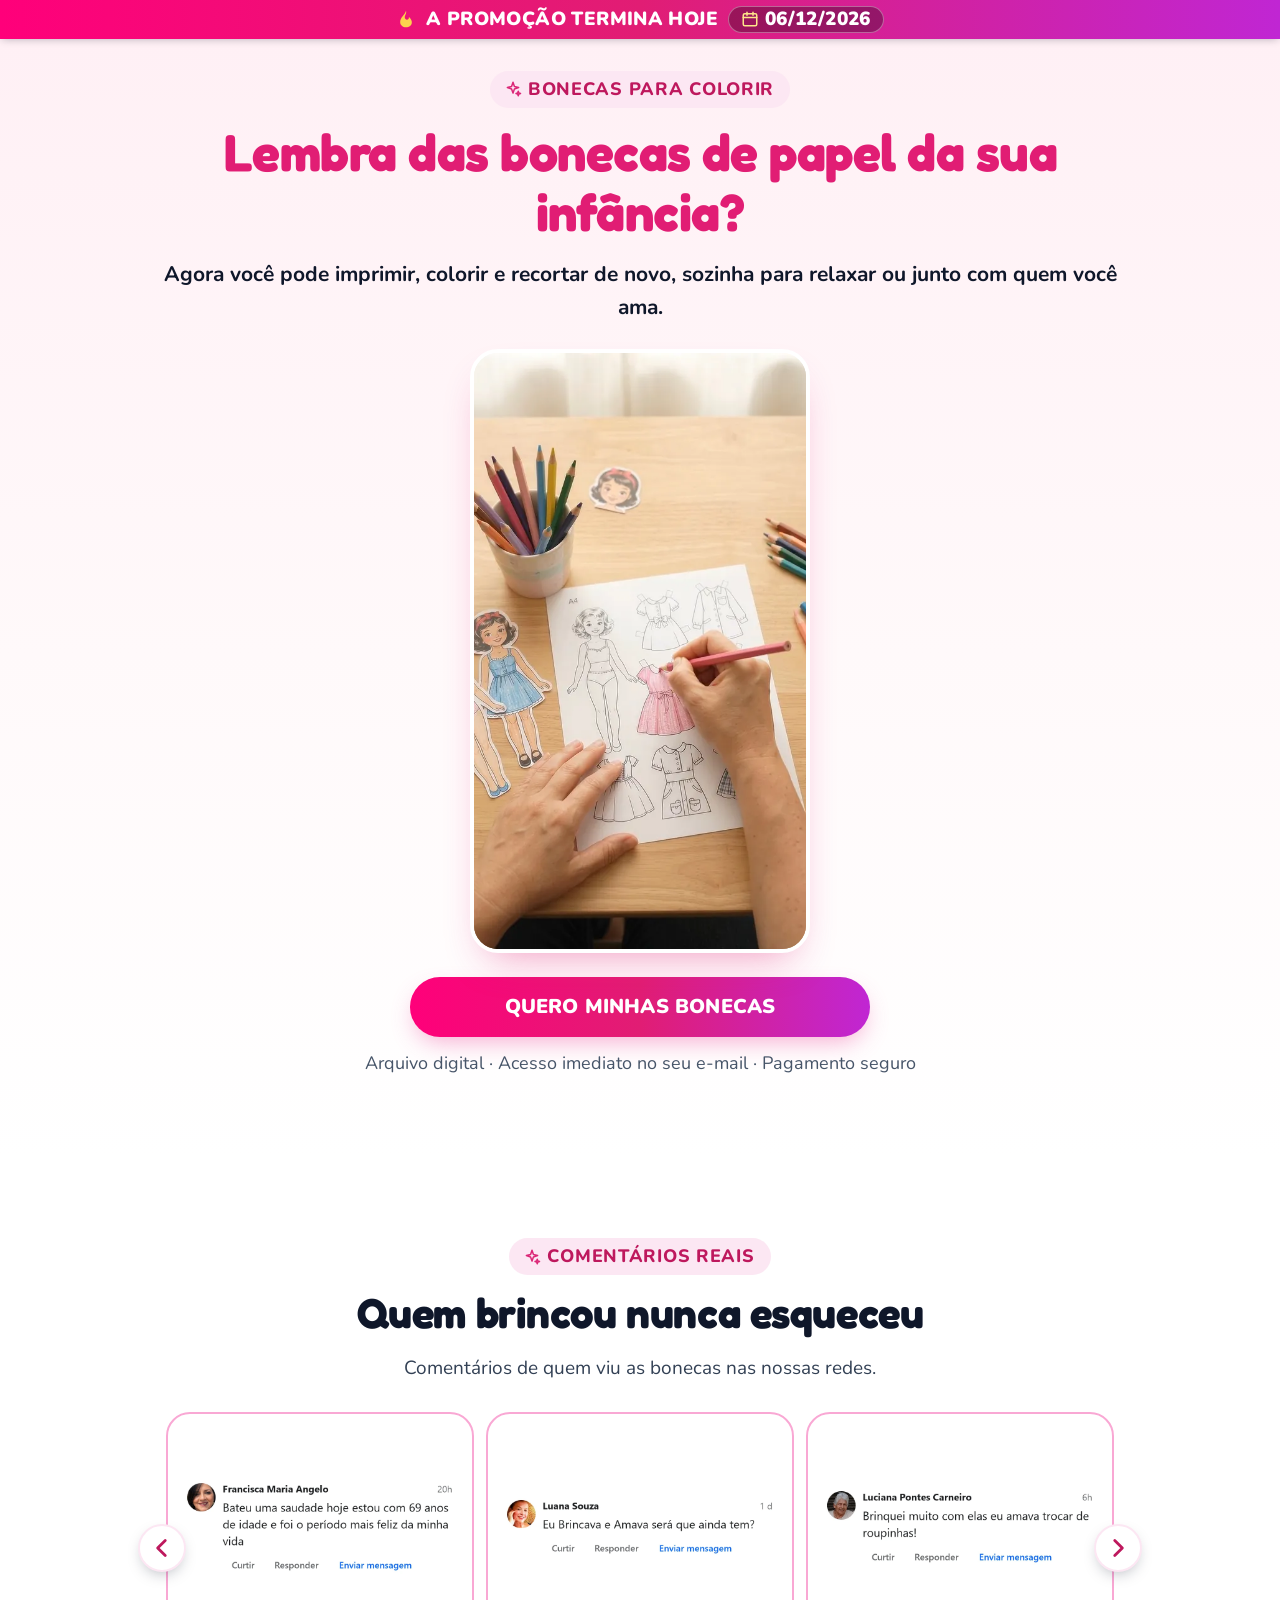
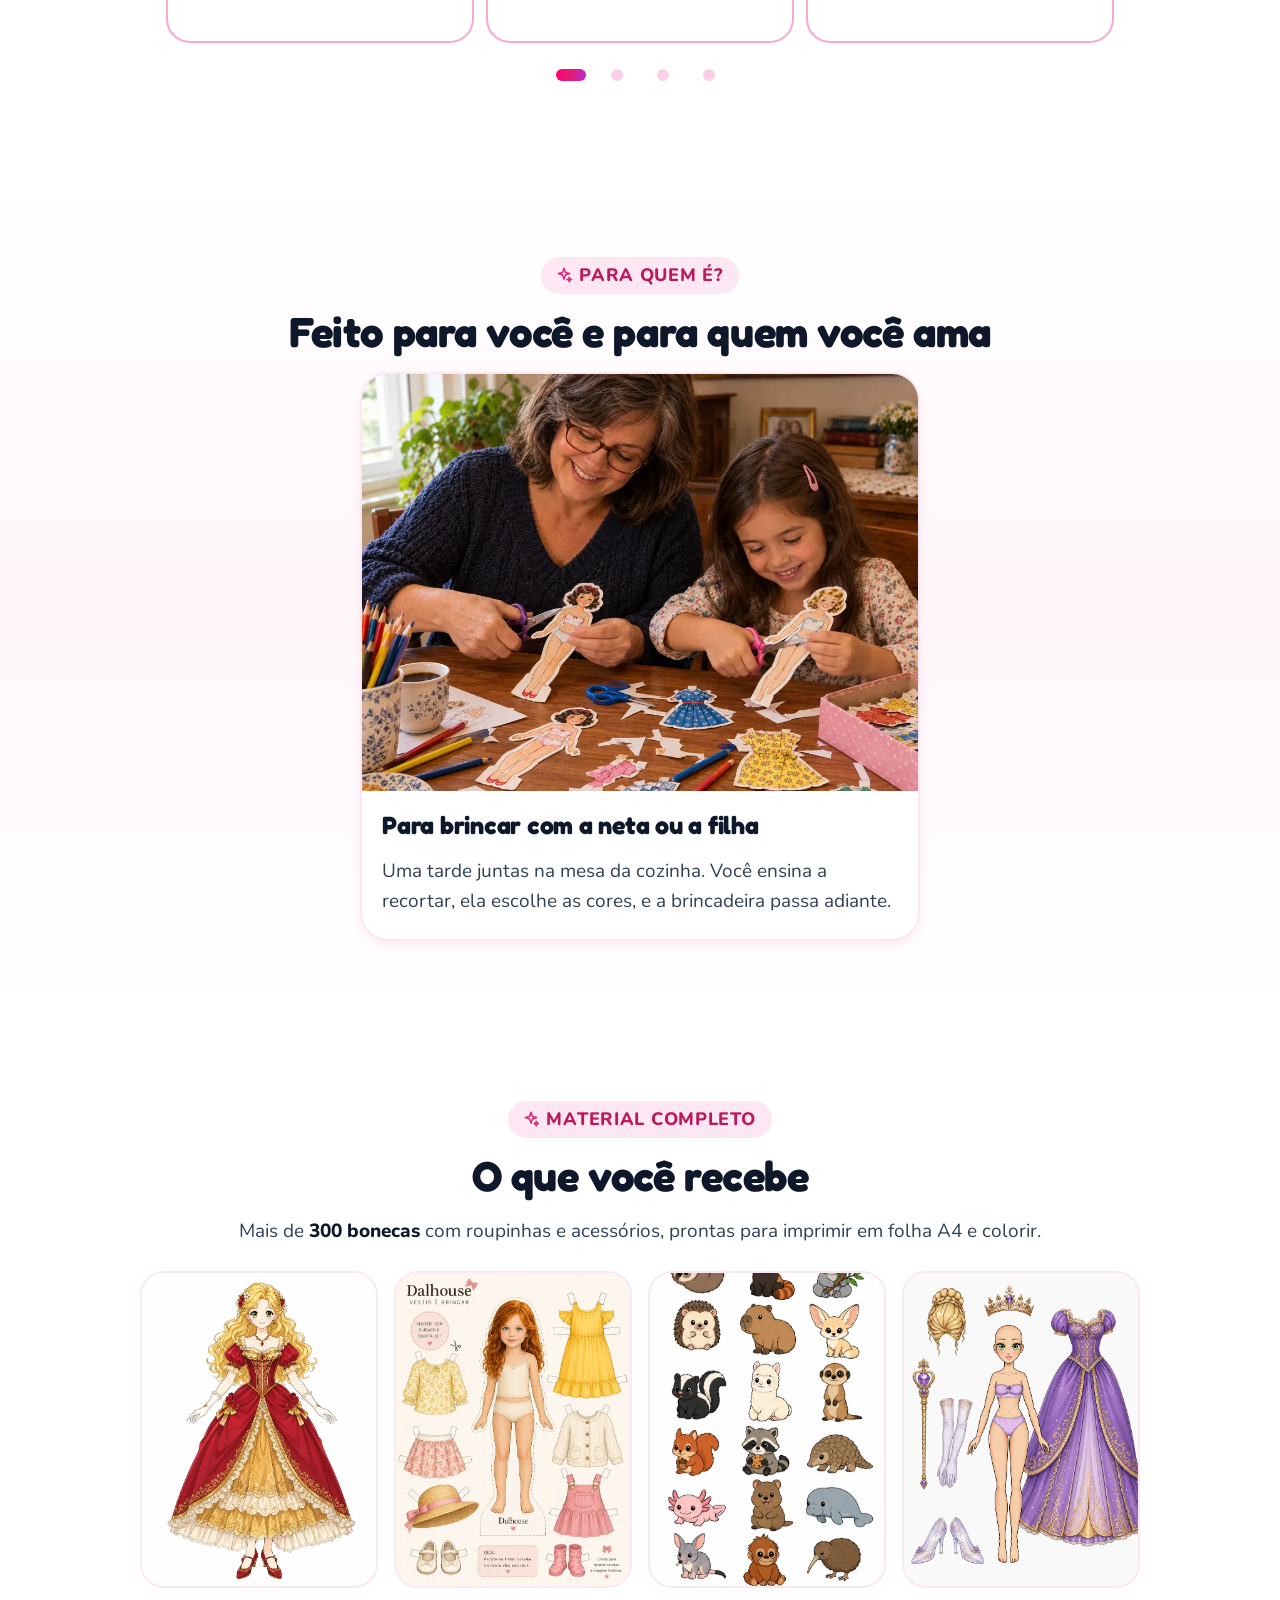
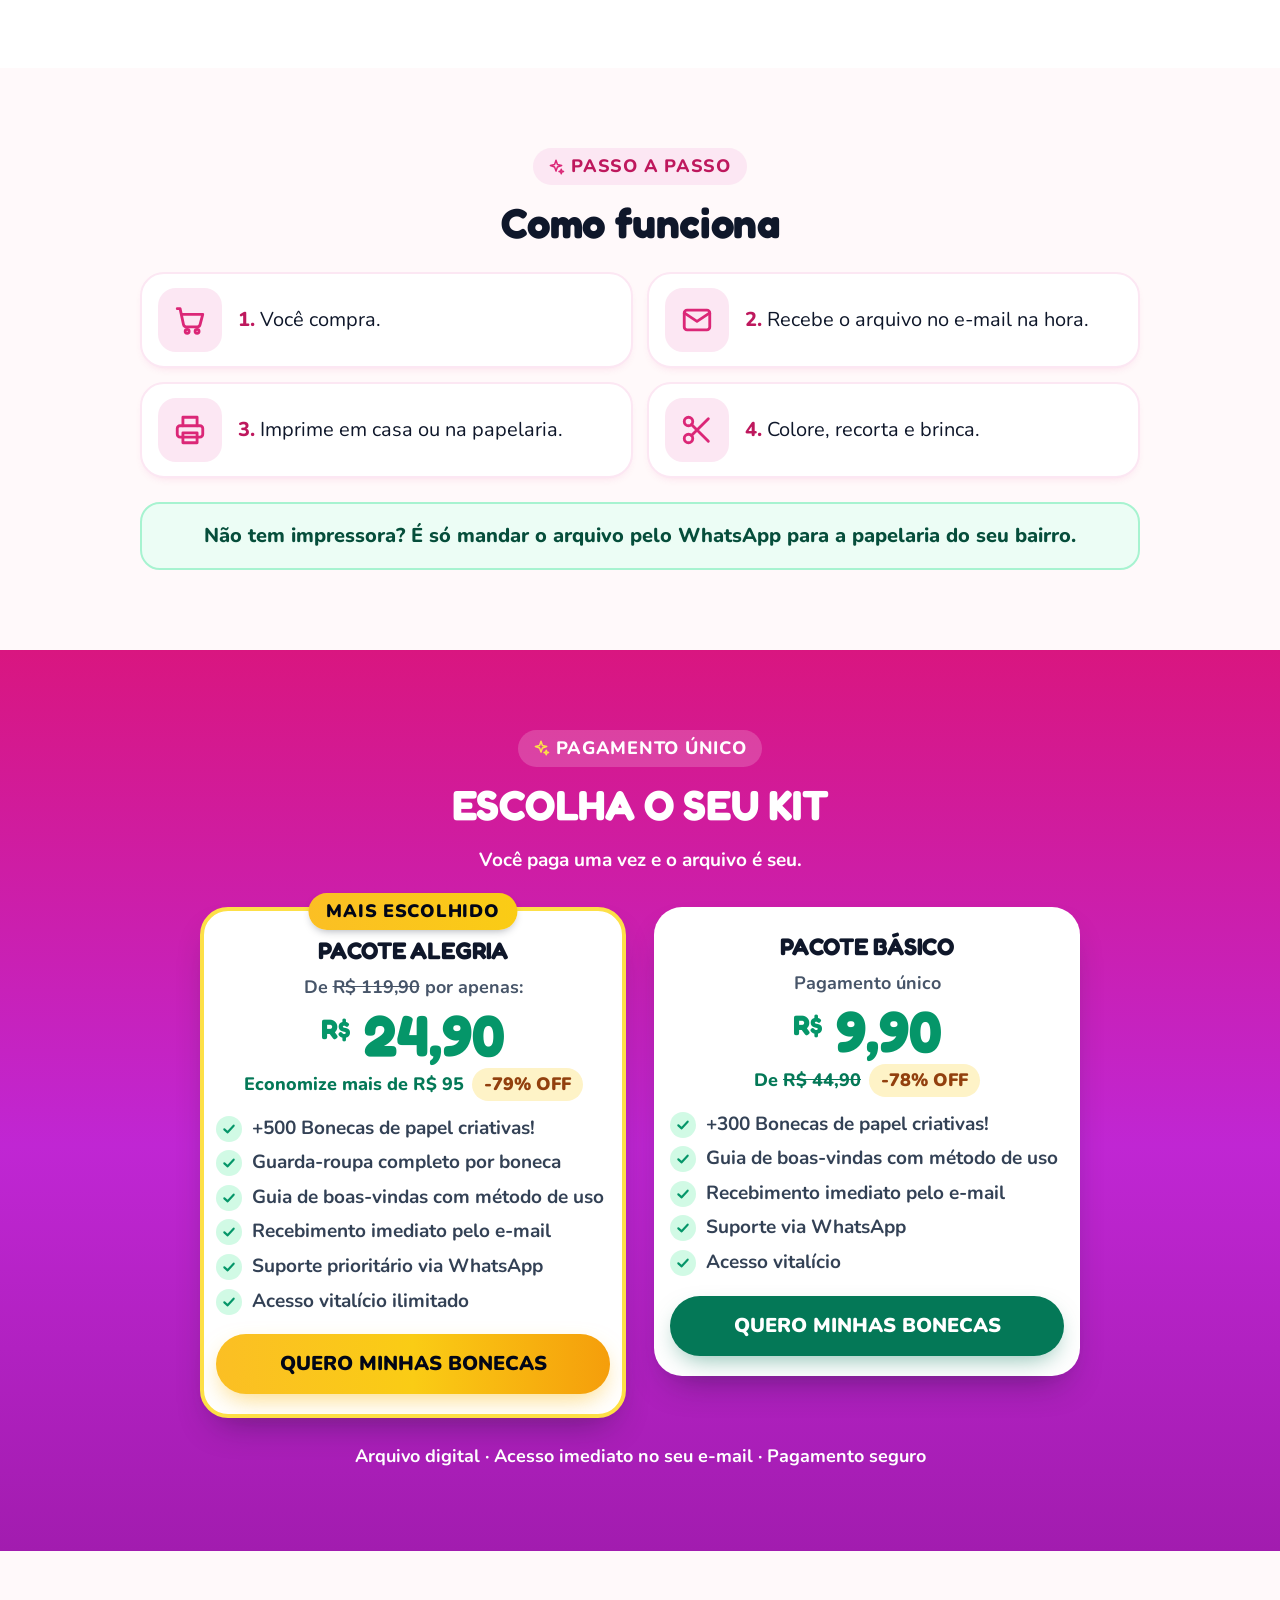
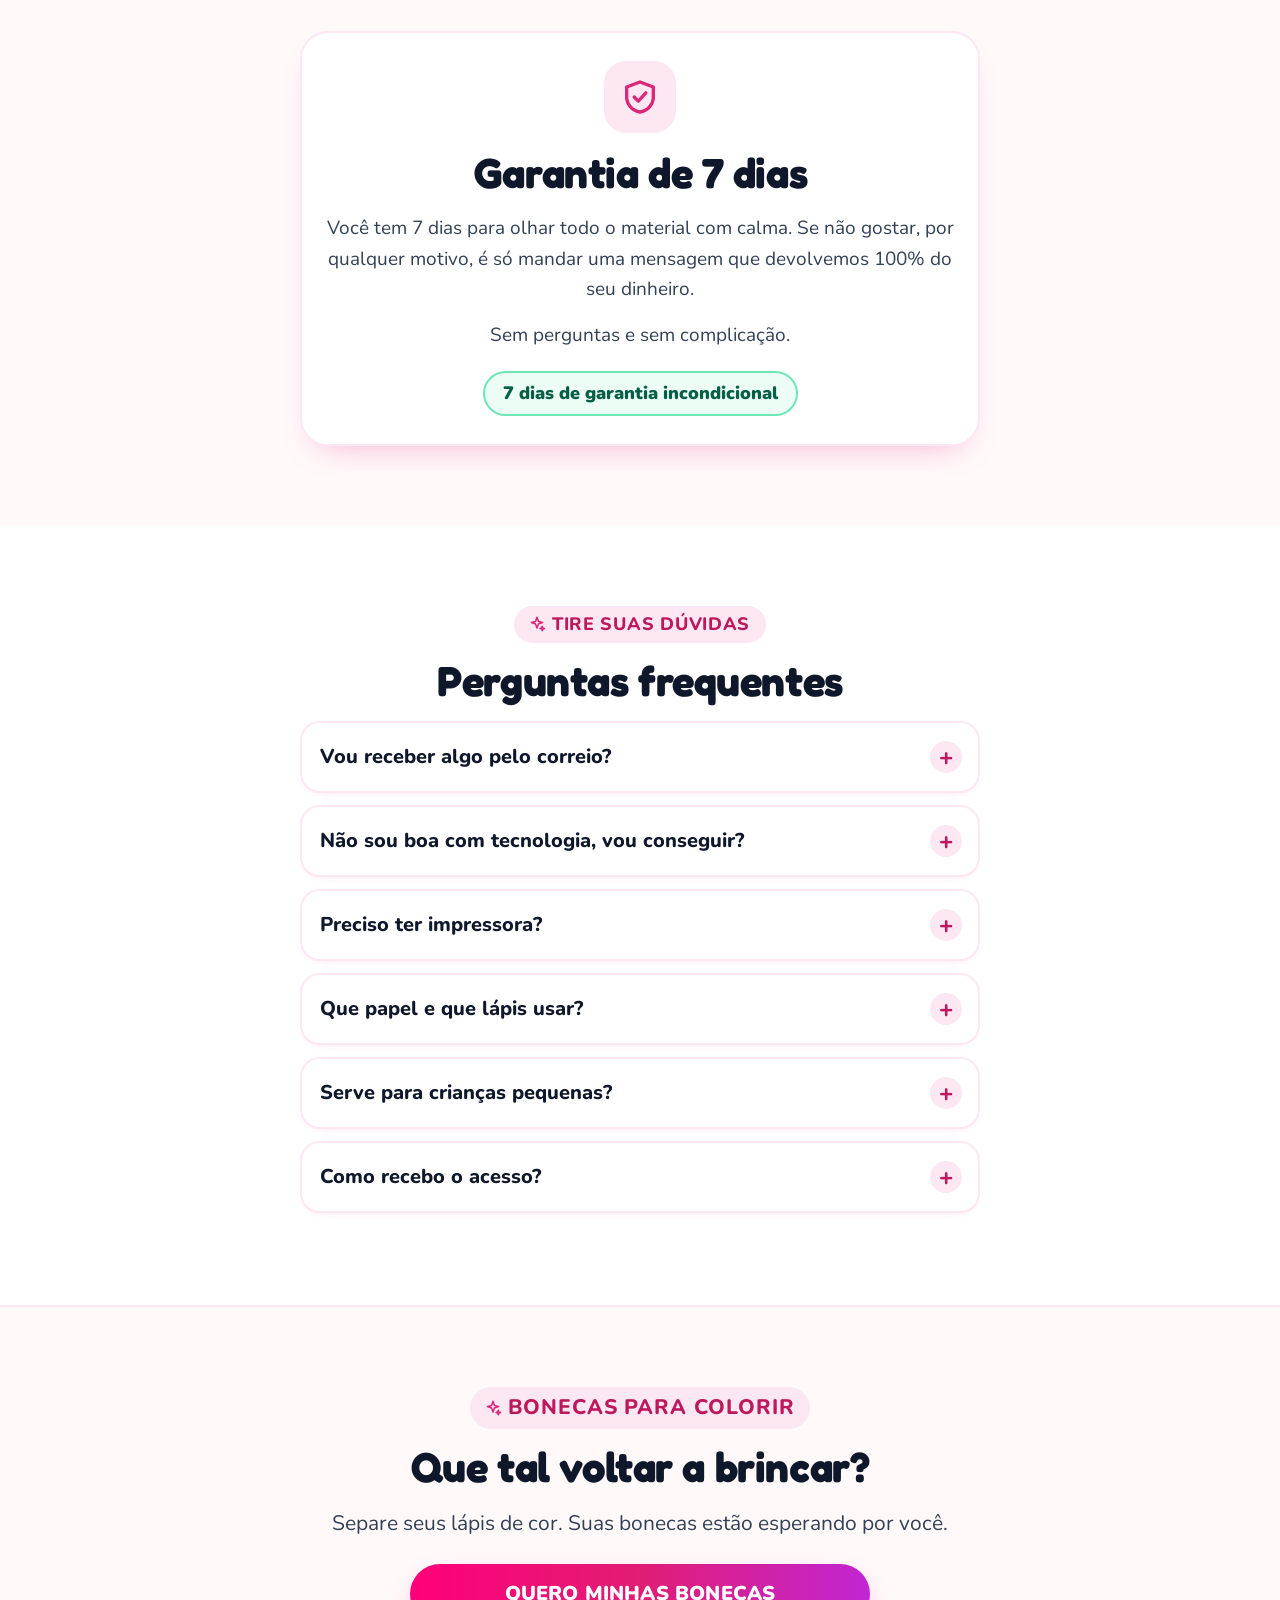
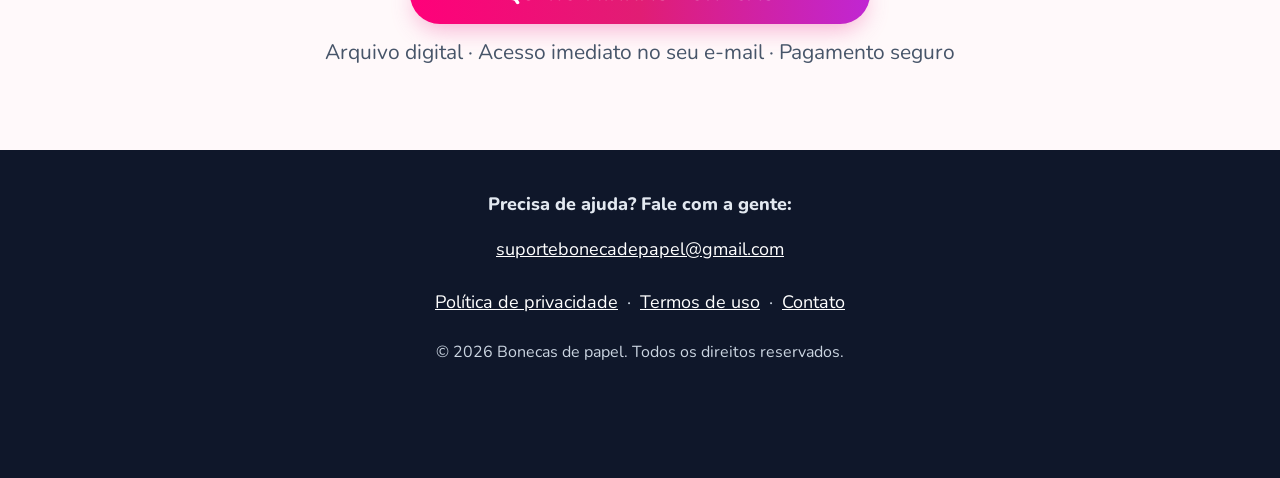
==== commit 66858485: "Política de Privacidade e Termos de Uso com o texto completo; novo e-mail de contato Textos vindos d" ====
--- a/index.html
+++ b/index.html
@@ -401,12 +401,14 @@
     <div class="wrap">
       <p class="rodape-titulo">Precisa de ajuda? Fale com a gente:</p>
       <p>
-        <a href="mailto:suporte@bonecasdepapel.com.br">suporte@bonecasdepapel.com.br</a>
+        <a href="mailto:suportebonecadepapel@gmail.com">suportebonecadepapel@gmail.com</a>
       </p>
       <p class="rodape-links">
         <a href="privacidade.html">Política de privacidade</a>
         <span aria-hidden="true">·</span>
         <a href="termos.html">Termos de uso</a>
+        <span aria-hidden="true">·</span>
+        <a href="mailto:suportebonecadepapel@gmail.com">Contato</a>
       </p>
       <p class="rodape-copy">© 2026 Bonecas de papel. Todos os direitos reservados.</p>
     </div>
